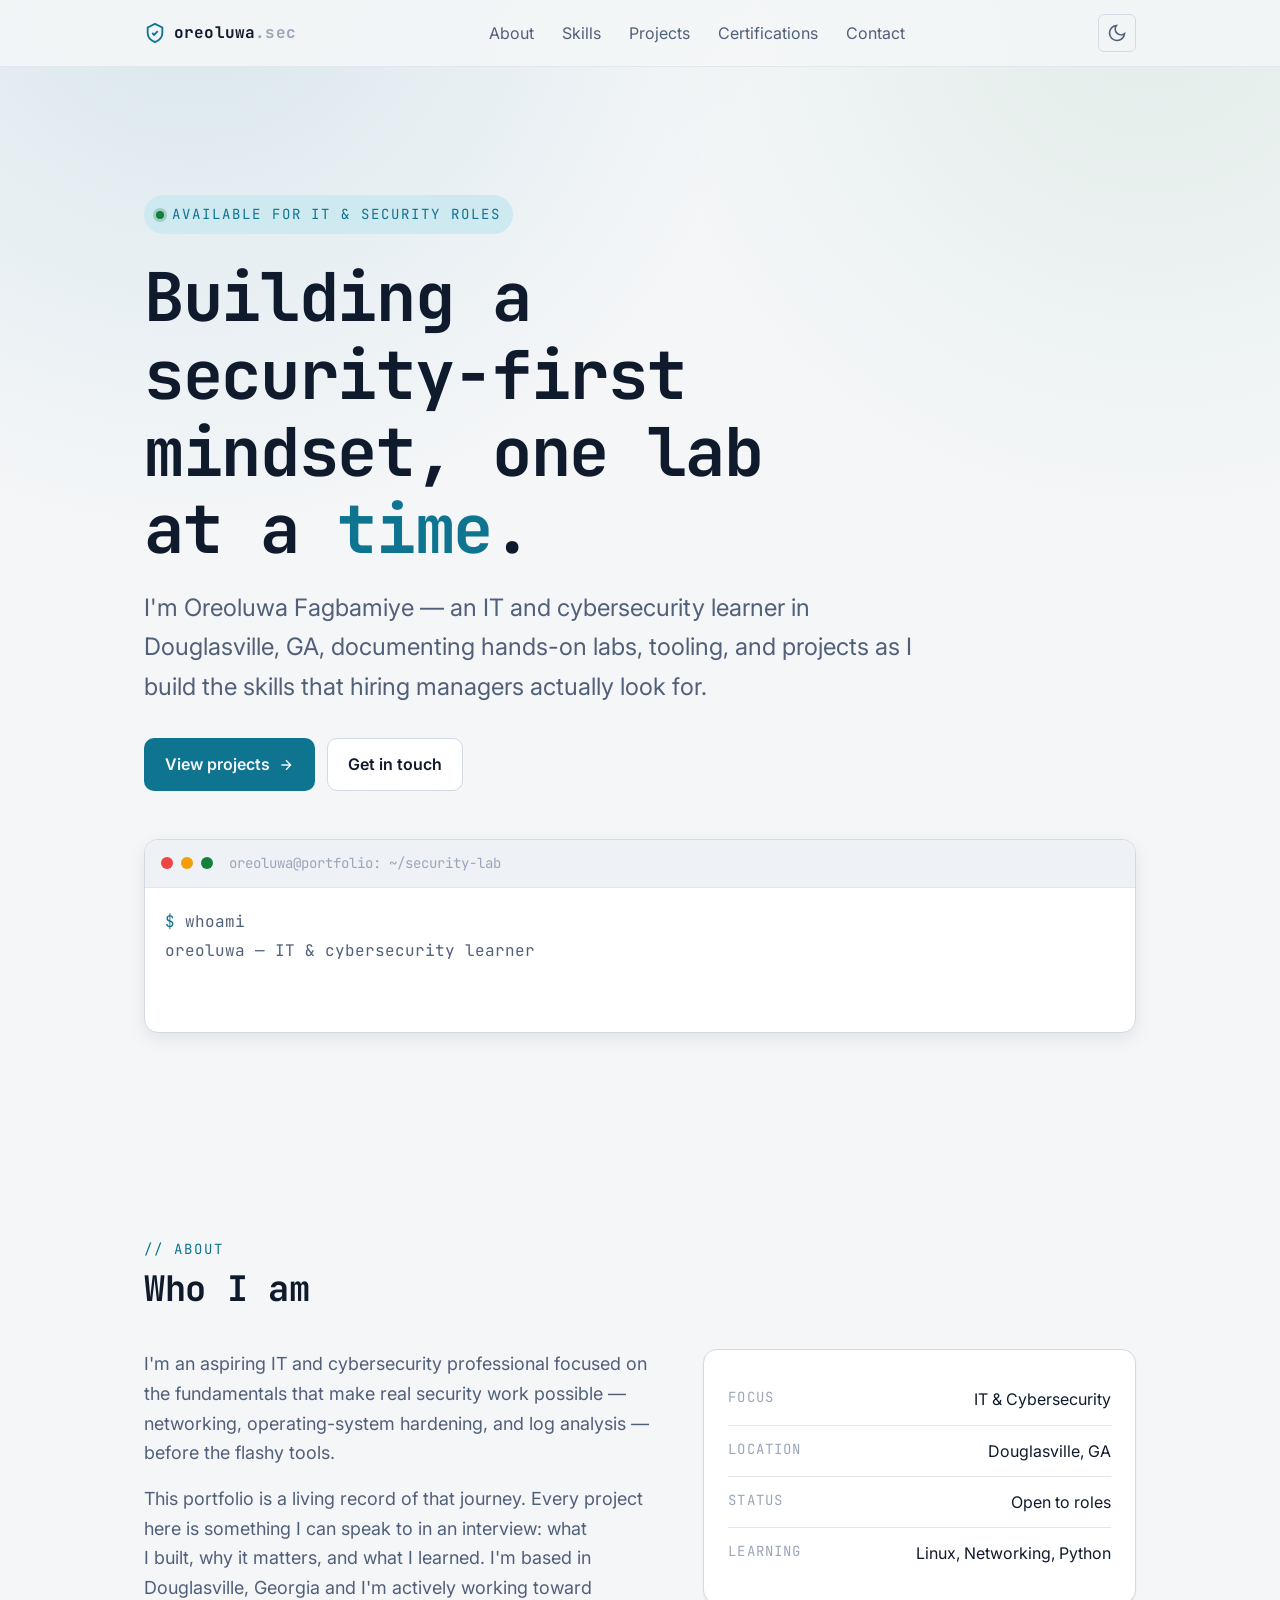
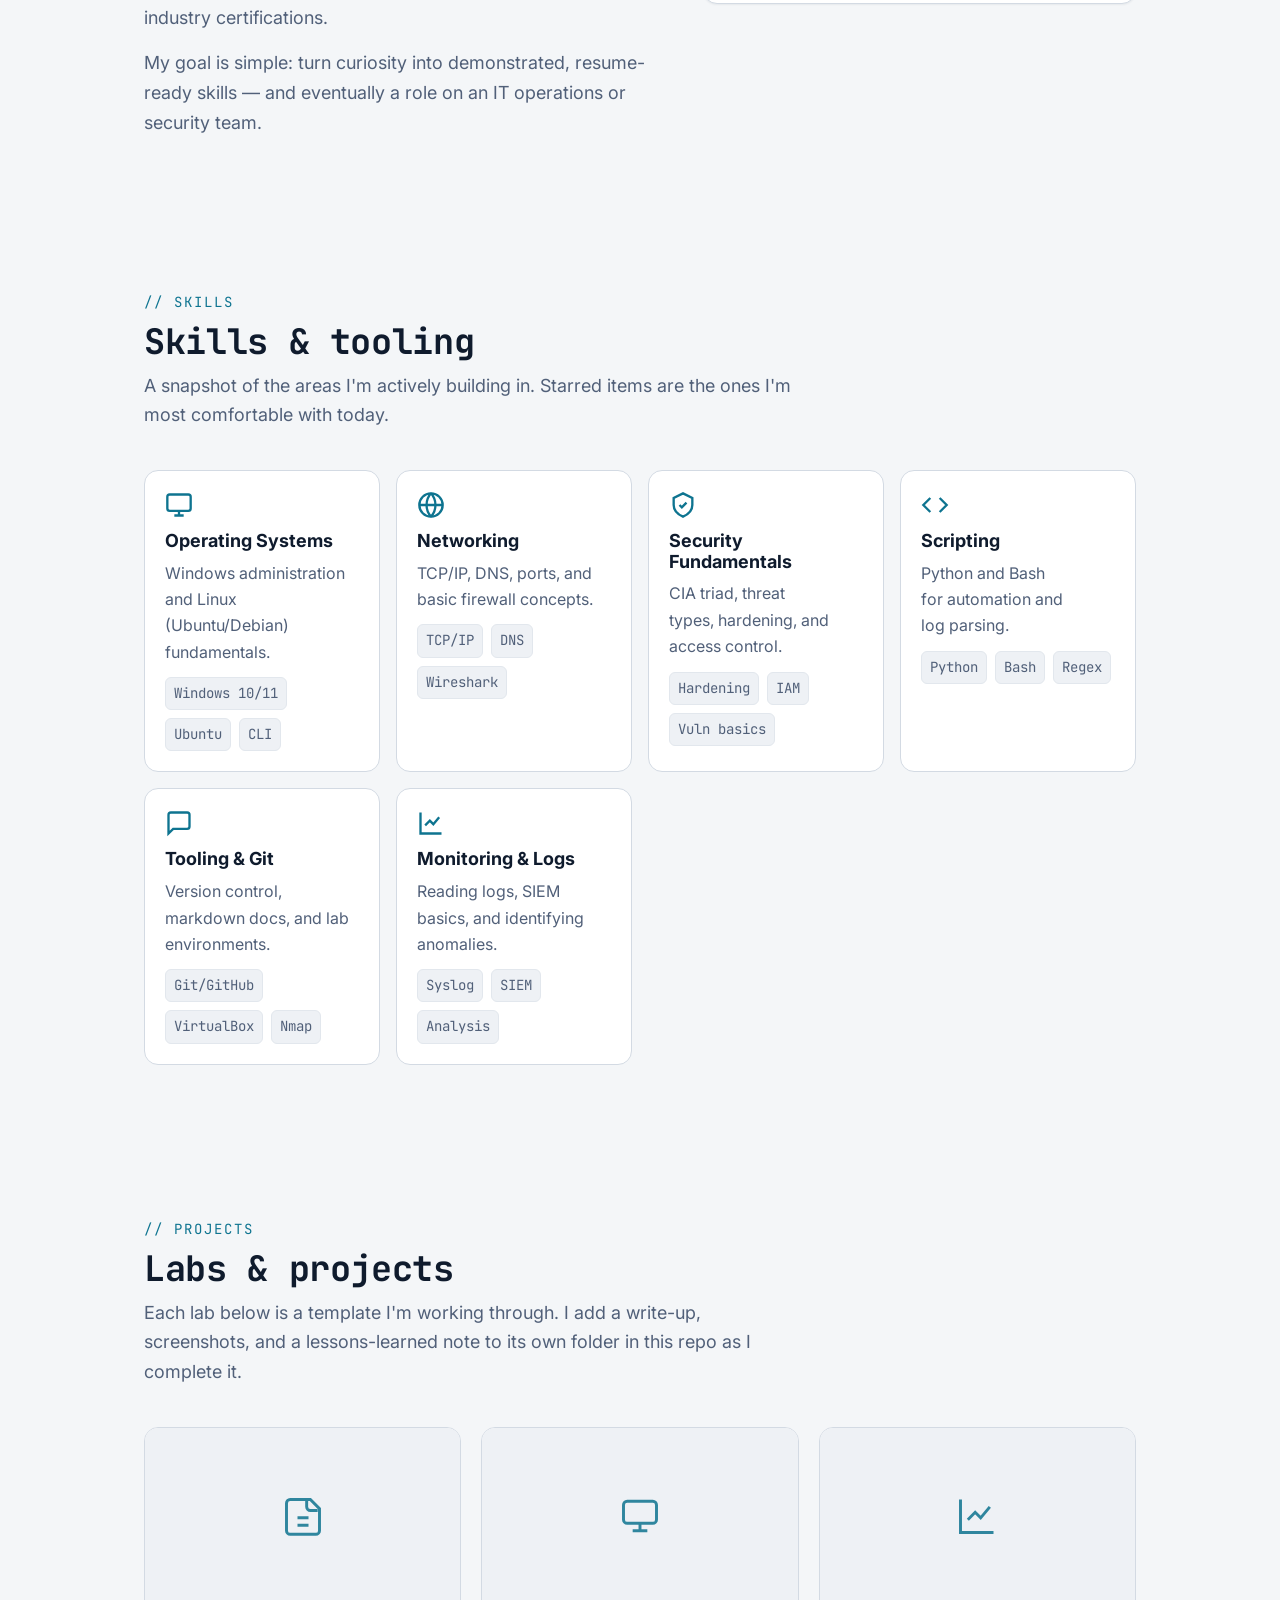
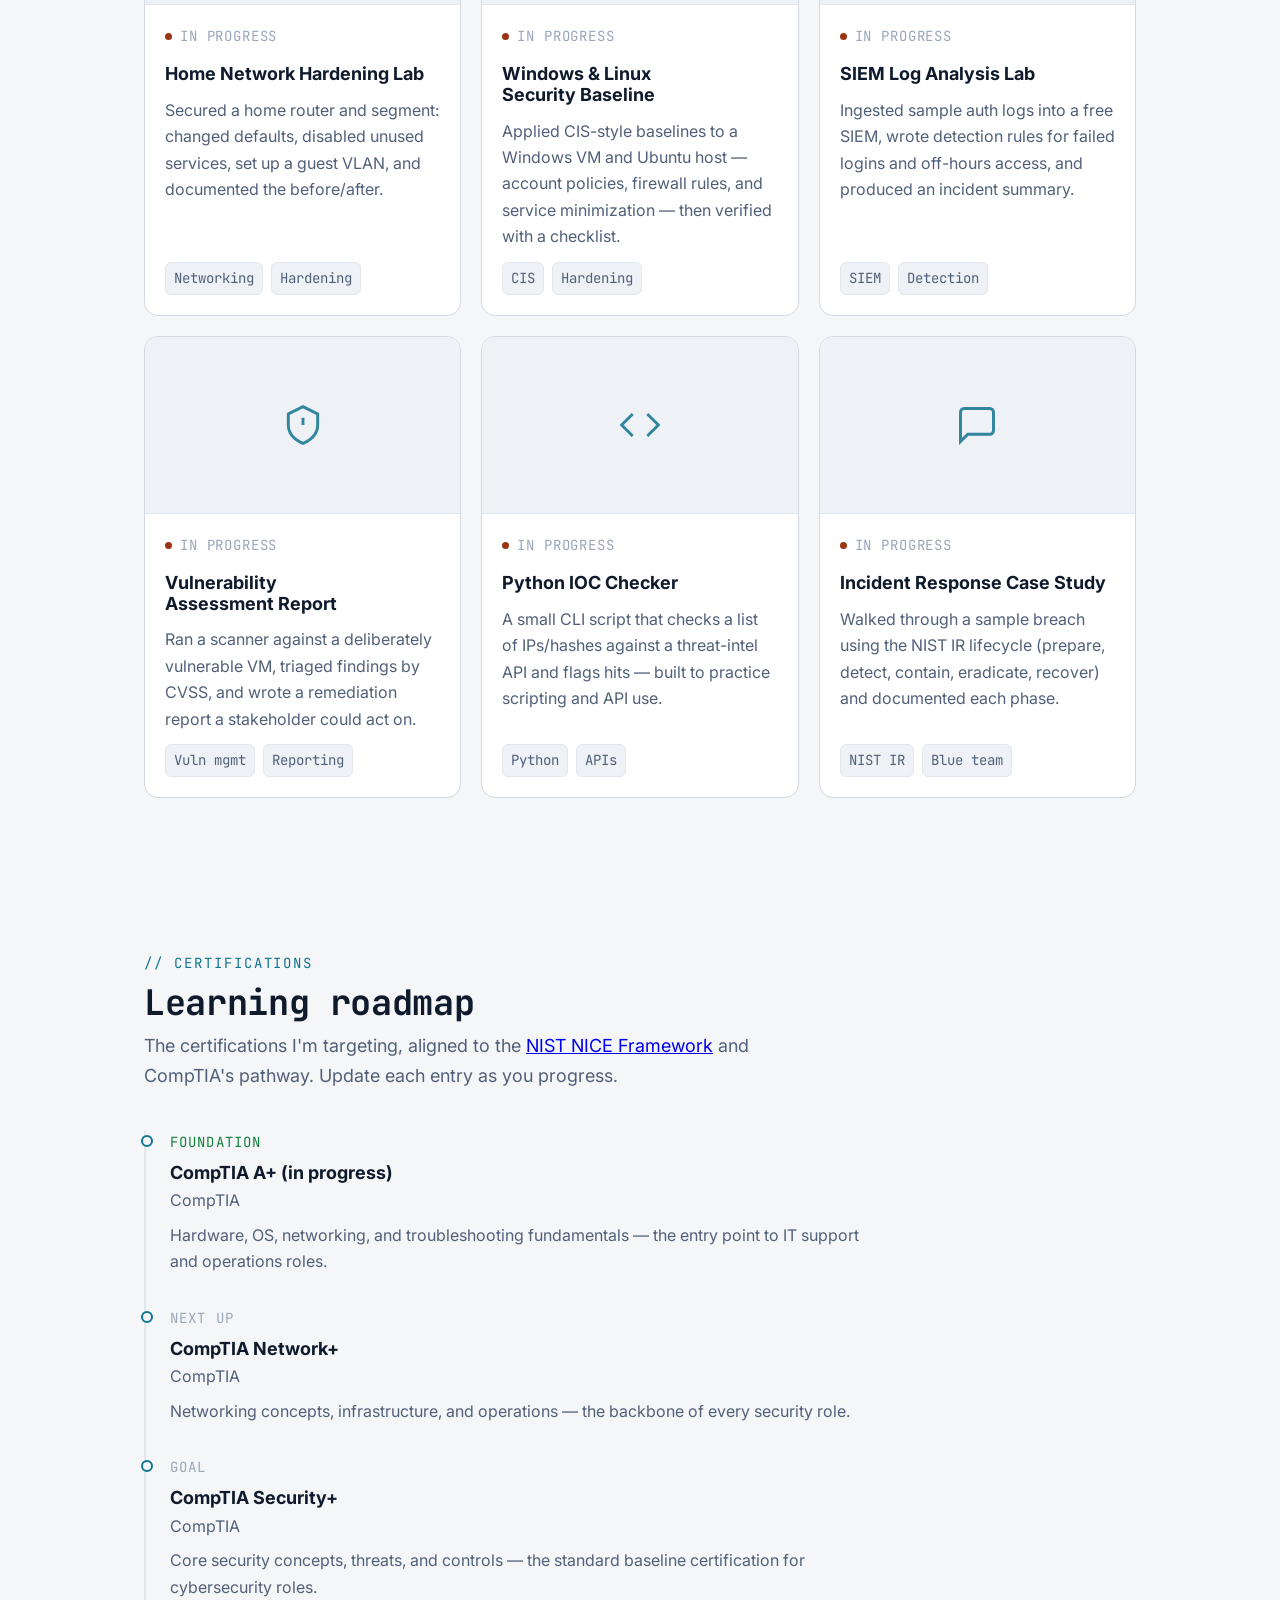
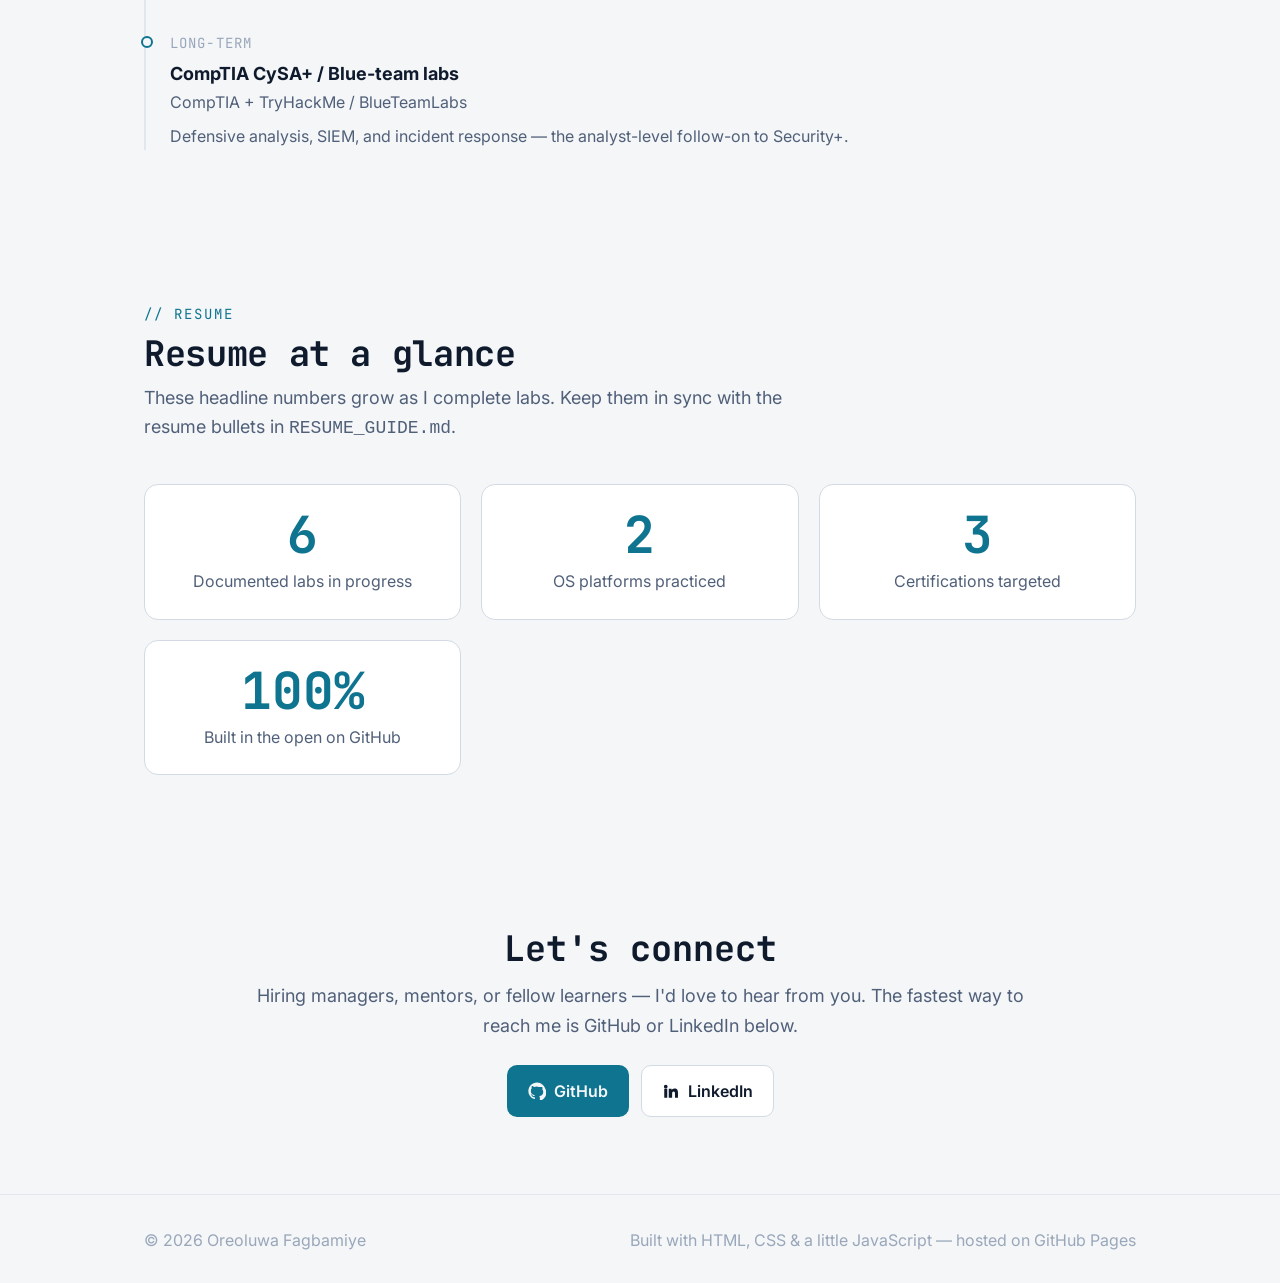
==== index.html @ a8e099ee "Initial portfolio site: hero, about, skills, projects, certs, contact" ====
<!DOCTYPE html>
<html lang="en" data-theme="dark">
  <head>
    <meta charset="UTF-8" />
    <meta name="viewport" content="width=device-width, initial-scale=1.0" />
    <title>Oreoluwa Fagbamiye — IT & Cybersecurity Portfolio</title>
    <meta
      name="description"
      content="IT & cybersecurity portfolio of Oreoluwa Fagbamiye — hands-on labs, security fundamentals, and projects built to demonstrate real, resume-ready skills."
    />
    <meta name="author" content="Oreoluwa Fagbamiye" />

    <!-- Open Graph -->
    <meta property="og:title" content="Oreoluwa Fagbamiye — IT & Cybersecurity Portfolio" />
    <meta
      property="og:description"
      content="Hands-on security labs, skills, and projects built to demonstrate real, resume-ready skills."
    />
    <meta property="og:type" content="website" />

    <!-- Fonts: JetBrains Mono (display) + Inter (body) -->
    <link rel="preconnect" href="https://fonts.googleapis.com" />
    <link rel="preconnect" href="https://fonts.gstatic.com" crossorigin />
    <link
      href="https://fonts.googleapis.com/css2?family=Inter:wght@300;400;500;600;700&family=JetBrains+Mono:wght@400;500;700&display=swap"
      rel="stylesheet"
    />

    <link rel="stylesheet" href="styles.css" />
    <link
      rel="icon"
      href="data:image/svg+xml,%3Csvg xmlns='http://www.w3.org/2000/svg' viewBox='0 0 24 24' fill='none' stroke='%2322d3ee' stroke-width='2'%3E%3Cpath d='M12 2l8 4v6c0 5-3.4 8-8 10-4.6-2-8-5-8-10V6l8-4z'/%3E%3Cpath d='M9 12l2 2 4-4'/%3E%3C/svg%3E"
    />
  </head>
  <body>
    <!-- ============ Header ============ -->
    <header class="header">
      <div class="container header__inner">
        <a href="#top" class="logo" aria-label="Oreoluwa Fagbamiye — home">
          <svg
            class="logo__mark"
            width="22"
            height="22"
            viewBox="0 0 24 24"
            fill="none"
            stroke="currentColor"
            stroke-width="2"
            aria-hidden="true"
          >
            <path d="M12 2l8 4v6c0 5-3.4 8-8 10-4.6-2-8-5-8-10V6l8-4z" />
            <path d="M9 12l2 2 4-4" />
          </svg>
          <span>oreoluwa<span style="color: var(--color-text-faint)">.sec</span></span>
        </a>

        <nav class="nav" aria-label="Primary">
          <a href="#about">About</a>
          <a href="#skills">Skills</a>
          <a href="#projects">Projects</a>
          <a href="#certs">Certifications</a>
          <a href="#contact">Contact</a>
        </nav>

        <div class="header__actions">
          <button
            class="theme-toggle"
            data-theme-toggle
            aria-label="Switch to light mode"
          >
            <svg width="20" height="20" viewBox="0 0 24 24" fill="none" stroke="currentColor" stroke-width="2" aria-hidden="true">
              <circle cx="12" cy="12" r="5" />
              <path d="M12 1v2M12 21v2M4.22 4.22l1.42 1.42M18.36 18.36l1.42 1.42M1 12h2M21 12h2M4.22 19.78l1.42-1.42M18.36 5.64l1.42-1.42" />
            </svg>
          </button>
        </div>
      </div>
    </header>

    <main id="top">
      <!-- ============ Hero ============ -->
      <section class="hero">
        <div class="container">
          <span class="hero__eyebrow">Available for IT & Security roles</span>
          <h1>
            Building a security-first<br />
            mindset, one lab at a <span class="accent">time</span>.
          </h1>
          <p class="hero__lede">
            I'm Oreoluwa Fagbamiye — an IT and cybersecurity learner in
            Douglasville, GA, documenting hands-on labs, tooling, and projects
            as I build the skills that hiring managers actually look for.
          </p>
          <div class="hero__actions">
            <a href="#projects" class="btn btn--primary">
              View projects
              <svg width="16" height="16" viewBox="0 0 24 24" fill="none" stroke="currentColor" stroke-width="2" aria-hidden="true">
                <path d="M5 12h14M12 5l7 7-7 7" />
              </svg>
            </a>
            <a href="#contact" class="btn btn--ghost">Get in touch</a>
          </div>

          <div class="terminal" role="img" aria-label="Terminal showing security posture check">
            <div class="terminal__bar">
              <span class="terminal__dot terminal__dot--r"></span>
              <span class="terminal__dot terminal__dot--y"></span>
              <span class="terminal__dot terminal__dot--g"></span>
              <span class="terminal__title">oreoluwa@portfolio: ~/security-lab</span>
            </div>
            <div class="terminal__body" id="terminal-output"></div>
          </div>
        </div>
      </section>

      <!-- ============ About ============ -->
      <section class="section" id="about">
        <div class="container">
          <div class="section__head">
            <span class="section__label">// about</span>
            <h2 class="section__title">Who I am</h2>
          </div>
          <div class="about__grid">
            <div class="about__text">
              <p>
                I'm an aspiring IT and cybersecurity professional focused on the
                fundamentals that make real security work possible — networking,
                operating-system hardening, and log analysis — before the flashy
                tools.
              </p>
              <p>
                This portfolio is a living record of that journey. Every project
                here is something I can speak to in an interview: what I built,
                why it matters, and what I learned. I'm based in Douglasville,
                Georgia and I'm actively working toward industry certifications.
              </p>
              <p>
                My goal is simple: turn curiosity into demonstrated, resume-ready
                skills — and eventually a role on an IT operations or security
                team.
              </p>
            </div>

            <aside class="fact-card" aria-label="Quick facts">
              <div class="fact-card__row">
                <span class="fact-card__key">Focus</span>
                <span class="fact-card__val">IT & Cybersecurity</span>
              </div>
              <div class="fact-card__row">
                <span class="fact-card__key">Location</span>
                <span class="fact-card__val">Douglasville, GA</span>
              </div>
              <div class="fact-card__row">
                <span class="fact-card__key">Status</span>
                <span class="fact-card__val">Open to roles</span>
              </div>
              <div class="fact-card__row">
                <span class="fact-card__key">Learning</span>
                <span class="fact-card__val">Linux, Networking, Python</span>
              </div>
            </aside>
          </div>
        </div>
      </section>

      <!-- ============ Skills ============ -->
      <section class="section" id="skills">
        <div class="container">
          <div class="section__head">
            <span class="section__label">// skills</span>
            <h2 class="section__title">Skills & tooling</h2>
            <p class="section__lede">
              A snapshot of the areas I'm actively building in. Starred items
              are the ones I'm most comfortable with today.
            </p>
          </div>

          <div class="skills__grid">
            <div class="skill-card">
              <div class="skill-card__icon">
                <svg width="28" height="28" viewBox="0 0 24 24" fill="none" stroke="currentColor" stroke-width="2" aria-hidden="true">
                  <rect x="2" y="3" width="20" height="14" rx="2" />
                  <path d="M8 21h8M12 17v4" />
                </svg>
              </div>
              <h3>Operating Systems</h3>
              <p>Windows administration and Linux (Ubuntu/Debian) fundamentals.</p>
              <div class="skill-tags">
                <span class="tag">Windows 10/11</span>
                <span class="tag">Ubuntu</span>
                <span class="tag">CLI</span>
              </div>
            </div>

            <div class="skill-card">
              <div class="skill-card__icon">
                <svg width="28" height="28" viewBox="0 0 24 24" fill="none" stroke="currentColor" stroke-width="2" aria-hidden="true">
                  <circle cx="12" cy="12" r="10" />
                  <path d="M2 12h20M12 2a15 15 0 0 1 0 20M12 2a15 15 0 0 0 0 20" />
                </svg>
              </div>
              <h3>Networking</h3>
              <p>TCP/IP, DNS, ports, and basic firewall concepts.</p>
              <div class="skill-tags">
                <span class="tag">TCP/IP</span>
                <span class="tag">DNS</span>
                <span class="tag">Wireshark</span>
              </div>
            </div>

            <div class="skill-card">
              <div class="skill-card__icon">
                <svg width="28" height="28" viewBox="0 0 24 24" fill="none" stroke="currentColor" stroke-width="2" aria-hidden="true">
                  <path d="M12 2l8 4v6c0 5-3.4 8-8 10-4.6-2-8-5-8-10V6l8-4z" />
                  <path d="M9 12l2 2 4-4" />
                </svg>
              </div>
              <h3>Security Fundamentals</h3>
              <p>CIA triad, threat types, hardening, and access control.</p>
              <div class="skill-tags">
                <span class="tag">Hardening</span>
                <span class="tag">IAM</span>
                <span class="tag">Vuln basics</span>
              </div>
            </div>

            <div class="skill-card">
              <div class="skill-card__icon">
                <svg width="28" height="28" viewBox="0 0 24 24" fill="none" stroke="currentColor" stroke-width="2" aria-hidden="true">
                  <path d="M16 18l6-6-6-6M8 6l-6 6 6 6" />
                </svg>
              </div>
              <h3>Scripting</h3>
              <p>Python and Bash for automation and log parsing.</p>
              <div class="skill-tags">
                <span class="tag">Python</span>
                <span class="tag">Bash</span>
                <span class="tag">Regex</span>
              </div>
            </div>

            <div class="skill-card">
              <div class="skill-card__icon">
                <svg width="28" height="28" viewBox="0 0 24 24" fill="none" stroke="currentColor" stroke-width="2" aria-hidden="true">
                  <path d="M21 15a2 2 0 0 1-2 2H7l-4 4V5a2 2 0 0 1 2-2h14a2 2 0 0 1 2 2z" />
                </svg>
              </div>
              <h3>Tooling & Git</h3>
              <p>Version control, markdown docs, and lab environments.</p>
              <div class="skill-tags">
                <span class="tag">Git/GitHub</span>
                <span class="tag">VirtualBox</span>
                <span class="tag">Nmap</span>
              </div>
            </div>

            <div class="skill-card">
              <div class="skill-card__icon">
                <svg width="28" height="28" viewBox="0 0 24 24" fill="none" stroke="currentColor" stroke-width="2" aria-hidden="true">
                  <path d="M3 3v18h18" />
                  <path d="M7 14l4-4 3 3 5-6" />
                </svg>
              </div>
              <h3>Monitoring & Logs</h3>
              <p>Reading logs, SIEM basics, and identifying anomalies.</p>
              <div class="skill-tags">
                <span class="tag">Syslog</span>
                <span class="tag">SIEM</span>
                <span class="tag">Analysis</span>
              </div>
            </div>
          </div>
        </div>
      </section>

      <!-- ============ Projects ============ -->
      <section class="section" id="projects">
        <div class="container">
          <div class="section__head">
            <span class="section__label">// projects</span>
            <h2 class="section__title">Labs & projects</h2>
            <p class="section__lede">
              Each lab below is a template I'm working through. I add a
              write-up, screenshots, and a lessons-learned note to its own
              folder in this repo as I complete it.
            </p>
          </div>

          <div class="projects__grid">
            <article class="project-card">
              <div class="project-card__media">
                <svg width="44" height="44" viewBox="0 0 24 24" fill="none" stroke="currentColor" stroke-width="1.6" aria-hidden="true">
                  <path d="M5 22h14a2 2 0 0 0 2-2V8l-5-5H5a2 2 0 0 0-2 2v15a2 2 0 0 0 2 2z" />
                  <path d="M14 3v4a2 2 0 0 0 2 2h4M9 13h6M9 17h6" />
                </svg>
              </div>
              <div class="project-card__body">
                <span class="status-badge">In progress</span>
                <h3>Home Network Hardening Lab</h3>
                <p>
                  Secured a home router and segment: changed defaults, disabled
                  unused services, set up a guest VLAN, and documented the
                  before/after.
                </p>
                <div class="project-card__tags">
                  <span class="tag">Networking</span>
                  <span class="tag">Hardening</span>
                </div>
              </div>
            </article>

            <article class="project-card">
              <div class="project-card__media">
                <svg width="44" height="44" viewBox="0 0 24 24" fill="none" stroke="currentColor" stroke-width="1.6" aria-hidden="true">
                  <rect x="3" y="4" width="18" height="12" rx="2" />
                  <path d="M8 20h8M12 16v4" />
                </svg>
              </div>
              <div class="project-card__body">
                <span class="status-badge">In progress</span>
                <h3>Windows & Linux Security Baseline</h3>
                <p>
                  Applied CIS-style baselines to a Windows VM and Ubuntu host —
                  account policies, firewall rules, and service minimization —
                  then verified with a checklist.
                </p>
                <div class="project-card__tags">
                  <span class="tag">CIS</span>
                  <span class="tag">Hardening</span>
                </div>
              </div>
            </article>

            <article class="project-card">
              <div class="project-card__media">
                <svg width="44" height="44" viewBox="0 0 24 24" fill="none" stroke="currentColor" stroke-width="1.6" aria-hidden="true">
                  <path d="M3 3v18h18" />
                  <path d="M7 14l4-4 3 3 5-6" />
                </svg>
              </div>
              <div class="project-card__body">
                <span class="status-badge">In progress</span>
                <h3>SIEM Log Analysis Lab</h3>
                <p>
                  Ingested sample auth logs into a free SIEM, wrote detection
                  rules for failed logins and off-hours access, and produced an
                  incident summary.
                </p>
                <div class="project-card__tags">
                  <span class="tag">SIEM</span>
                  <span class="tag">Detection</span>
                </div>
              </div>
            </article>

            <article class="project-card">
              <div class="project-card__media">
                <svg width="44" height="44" viewBox="0 0 24 24" fill="none" stroke="currentColor" stroke-width="1.6" aria-hidden="true">
                  <path d="M12 2l8 4v6c0 5-3.4 8-8 10-4.6-2-8-5-8-10V6l8-4z" />
                  <path d="M12 8v4M12 16h.01" />
                </svg>
              </div>
              <div class="project-card__body">
                <span class="status-badge">In progress</span>
                <h3>Vulnerability Assessment Report</h3>
                <p>
                  Ran a scanner against a deliberately vulnerable VM, triaged
                  findings by CVSS, and wrote a remediation report a stakeholder
                  could act on.
                </p>
                <div class="project-card__tags">
                  <span class="tag">Vuln mgmt</span>
                  <span class="tag">Reporting</span>
                </div>
              </div>
            </article>

            <article class="project-card">
              <div class="project-card__media">
                <svg width="44" height="44" viewBox="0 0 24 24" fill="none" stroke="currentColor" stroke-width="1.6" aria-hidden="true">
                  <path d="M16 18l6-6-6-6M8 6l-6 6 6 6" />
                </svg>
              </div>
              <div class="project-card__body">
                <span class="status-badge">In progress</span>
                <h3>Python IOC Checker</h3>
                <p>
                  A small CLI script that checks a list of IPs/hashes against a
                  threat-intel API and flags hits — built to practice scripting
                  and API use.
                </p>
                <div class="project-card__tags">
                  <span class="tag">Python</span>
                  <span class="tag">APIs</span>
                </div>
              </div>
            </article>

            <article class="project-card">
              <div class="project-card__media">
                <svg width="44" height="44" viewBox="0 0 24 24" fill="none" stroke="currentColor" stroke-width="1.6" aria-hidden="true">
                  <path d="M21 15a2 2 0 0 1-2 2H7l-4 4V5a2 2 0 0 1 2-2h14a2 2 0 0 1 2 2z" />
                </svg>
              </div>
              <div class="project-card__body">
                <span class="status-badge">In progress</span>
                <h3>Incident Response Case Study</h3>
                <p>
                  Walked through a sample breach using the NIST IR lifecycle
                  (prepare, detect, contain, eradicate, recover) and documented
                  each phase.
                </p>
                <div class="project-card__tags">
                  <span class="tag">NIST IR</span>
                  <span class="tag">Blue team</span>
                </div>
              </div>
            </article>
          </div>
        </div>
      </section>

      <!-- ============ Certifications ============ -->
      <section class="section" id="certs">
        <div class="container">
          <div class="section__head">
            <span class="section__label">// certifications</span>
            <h2 class="section__title">Learning roadmap</h2>
            <p class="section__lede">
              The certifications I'm targeting, aligned to the
              <a href="https://www.nist.gov/itl/applied-cybersecurity/nice-framework" target="_blank" rel="noopener">NIST NICE Framework</a>
              and CompTIA's pathway. Update each entry as you progress.
            </p>
          </div>

          <div class="certs">
            <div class="cert is-done">
              <div class="cert__status">Foundation</div>
              <div class="cert__title">CompTIA A+ (in progress)</div>
              <div class="cert__org">CompTIA</div>
              <p class="cert__desc">
                Hardware, OS, networking, and troubleshooting fundamentals —
                the entry point to IT support and operations roles.
              </p>
            </div>

            <div class="cert">
              <div class="cert__status">Next up</div>
              <div class="cert__title">CompTIA Network+</div>
              <div class="cert__org">CompTIA</div>
              <p class="cert__desc">
                Networking concepts, infrastructure, and operations — the backbone
                of every security role.
              </p>
            </div>

            <div class="cert">
              <div class="cert__status">Goal</div>
              <div class="cert__title">CompTIA Security+</div>
              <div class="cert__org">CompTIA</div>
              <p class="cert__desc">
                Core security concepts, threats, and controls — the standard
                baseline certification for cybersecurity roles.
              </p>
            </div>

            <div class="cert">
              <div class="cert__status">Long-term</div>
              <div class="cert__title">CompTIA CySA+ / Blue-team labs</div>
              <div class="cert__org">CompTIA + TryHackMe / BlueTeamLabs</div>
              <p class="cert__desc">
                Defensive analysis, SIEM, and incident response — the
                analyst-level follow-on to Security+.
              </p>
            </div>
          </div>
        </div>
      </section>

      <!-- ============ Resume highlights ============ -->
      <section class="section" id="resume">
        <div class="container">
          <div class="section__head">
            <span class="section__label">// resume</span>
            <h2 class="section__title">Resume at a glance</h2>
            <p class="section__lede">
              These headline numbers grow as I complete labs. Keep them in sync
              with the resume bullets in <code>RESUME_GUIDE.md</code>.
            </p>
          </div>

          <div class="resume__grid">
            <div class="stat">
              <div class="stat__num">6</div>
              <div class="stat__label">Documented labs in progress</div>
            </div>
            <div class="stat">
              <div class="stat__num">2</div>
              <div class="stat__label">OS platforms practiced</div>
            </div>
            <div class="stat">
              <div class="stat__num">3</div>
              <div class="stat__label">Certifications targeted</div>
            </div>
            <div class="stat">
              <div class="stat__num">100%</div>
              <div class="stat__label">Built in the open on GitHub</div>
            </div>
          </div>
        </div>
      </section>

      <!-- ============ Contact ============ -->
      <section class="section contact" id="contact">
        <div class="container">
          <h2>Let's connect</h2>
          <p>
            Hiring managers, mentors, or fellow learners — I'd love to hear from
            you. The fastest way to reach me is GitHub or LinkedIn below.
          </p>
          <div class="contact__links">
            <a href="https://github.com/" target="_blank" rel="noopener" class="btn btn--primary">
              <svg width="18" height="18" viewBox="0 0 24 24" fill="currentColor" aria-hidden="true">
                <path d="M12 .5C5.7.5.5 5.7.5 12c0 5 3.3 9.3 7.9 10.8.6.1.8-.3.8-.6v-2c-3.2.7-3.9-1.4-3.9-1.4-.5-1.3-1.3-1.7-1.3-1.7-1-.7.1-.7.1-.7 1.1.1 1.7 1.2 1.7 1.2 1 .1.8 1.7 2.6 1.2.1-.7.4-1.2.7-1.5-2.6-.3-5.3-1.3-5.3-5.8 0-1.3.5-2.3 1.2-3.1-.1-.3-.5-1.5.1-3.1 0 0 1-.3 3.3 1.2a11 11 0 0 1 5.9 0C18 6.5 19 6.8 19 6.8c.6 1.6.2 2.8.1 3.1.8.8 1.2 1.8 1.2 3.1 0 4.5-2.7 5.5-5.3 5.8.4.4.8 1.1.8 2.2v3.3c0 .3.2.7.8.6 4.6-1.5 7.9-5.8 7.9-10.8C23.5 5.7 18.3.5 12 .5z" />
              </svg>
              GitHub
            </a>
            <a href="https://www.linkedin.com/" target="_blank" rel="noopener" class="btn btn--ghost">
              <svg width="18" height="18" viewBox="0 0 24 24" fill="currentColor" aria-hidden="true">
                <path d="M4.98 3.5a2.5 2.5 0 1 1 0 5 2.5 2.5 0 0 1 0-5zM3 9h4v12H3zM9 9h3.8v1.7h.1c.5-1 1.8-2 3.7-2 4 0 4.7 2.6 4.7 6V21h-4v-5.3c0-1.3 0-2.9-1.8-2.9s-2 1.4-2 2.8V21H9z" />
              </svg>
              LinkedIn
            </a>
          </div>
        </div>
      </section>
    </main>

    <!-- ============ Footer ============ -->
    <footer class="footer">
      <div class="container footer__inner">
        <span>© <span id="year"></span> Oreoluwa Fagbamiye</span>
        <span>Built with HTML, CSS &amp; a little JavaScript — hosted on GitHub Pages</span>
      </div>
    </footer>

    <script src="script.js"></script>
  </body>
</html>
---- styles.css ----
/* ============================================================
   Oreoluwa Fagbamiye — IT & Cybersecurity Portfolio
   Design system: dark "terminal" palette, cyan-teal accent,
   JetBrains Mono display + Inter body.
   ============================================================ */

:root,
[data-theme='light'] {
  /* Surfaces — cool slate */
  --color-bg: #f4f6f8;
  --color-surface: #ffffff;
  --color-surface-2: #f7f9fb;
  --color-surface-offset: #eef1f5;
  --color-surface-offset-2: #e6eaf0;
  --color-surface-dynamic: #dde3ea;
  --color-divider: #e2e7ed;
  --color-border: #d3dae3;

  /* Text */
  --color-text: #0f1b2d;
  --color-text-muted: #516079;
  --color-text-faint: #9aa7ba;
  --color-text-inverse: #f4f6f8;

  /* Primary Accent — Cyber Cyan */
  --color-primary: #0e7490;
  --color-primary-hover: #0b5a6e;
  --color-primary-active: #084757;
  --color-primary-highlight: #cfe9f0;

  /* Secondary — terminal green */
  --color-accent-green: #15803d;
  --color-accent-green-highlight: #d6ecd9;

  /* Warning */
  --color-warning: #9a3412;
  --color-warning-highlight: #f4d8c8;

  /* Radius */
  --radius-sm: 0.375rem;
  --radius-md: 0.625rem;
  --radius-lg: 0.875rem;
  --radius-xl: 1.25rem;
  --radius-full: 9999px;

  /* Transitions */
  --transition-interactive: 180ms cubic-bezier(0.16, 1, 0.3, 1);

  /* Shadows */
  --shadow-sm: 0 1px 2px rgba(15, 27, 45, 0.06);
  --shadow-md: 0 6px 18px rgba(15, 27, 45, 0.08);
  --shadow-lg: 0 18px 40px rgba(15, 27, 45, 0.12);

  /* Content widths */
  --content-narrow: 640px;
  --content-default: 1040px;
  --content-wide: 1200px;

  /* Type scale */
  --text-xs: clamp(0.75rem, 0.7rem + 0.25vw, 0.875rem);
  --text-sm: clamp(0.875rem, 0.8rem + 0.35vw, 1rem);
  --text-base: clamp(1rem, 0.95rem + 0.25vw, 1.125rem);
  --text-lg: clamp(1.125rem, 1rem + 0.75vw, 1.5rem);
  --text-xl: clamp(1.5rem, 1.2rem + 1.25vw, 2.25rem);
  --text-2xl: clamp(2rem, 1.2rem + 2.5vw, 3.5rem);
  --text-3xl: clamp(2.5rem, 1rem + 4vw, 5rem);
  --text-hero: clamp(3rem, 0.5rem + 7vw, 7rem);

  /* Spacing */
  --space-1: 0.25rem;
  --space-2: 0.5rem;
  --space-3: 0.75rem;
  --space-4: 1rem;
  --space-5: 1.25rem;
  --space-6: 1.5rem;
  --space-8: 2rem;
  --space-10: 2.5rem;
  --space-12: 3rem;
  --space-16: 4rem;
  --space-20: 5rem;
  --space-24: 6rem;
  --space-32: 8rem;

  /* Fonts */
  --font-display: 'JetBrains Mono', 'SF Mono', ui-monospace, monospace;
  --font-body: 'Inter', 'Helvetica Neue', system-ui, sans-serif;
}

[data-theme='dark'] {
  --color-bg: #0a0f1a;
  --color-surface: #0f1623;
  --color-surface-2: #131c2b;
  --color-surface-offset: #0d1521;
  --color-surface-offset-2: #16202f;
  --color-surface-dynamic: #1b2738;
  --color-divider: #1d2838;
  --color-border: #26344a;

  --color-text: #d6dde6;
  --color-text-muted: #8a98ac;
  --color-text-faint: #5b6b81;
  --color-text-inverse: #0a0f1a;

  --color-primary: #22d3ee;
  --color-primary-hover: #67e8f9;
  --color-primary-active: #a5f3fc;
  --color-primary-highlight: #11323d;

  --color-accent-green: #4ade80;
  --color-accent-green-highlight: #14281f;

  --color-warning: #fb923c;
  --color-warning-highlight: #3a2415;

  --shadow-sm: 0 1px 2px rgba(0, 0, 0, 0.4);
  --shadow-md: 0 6px 18px rgba(0, 0, 0, 0.45);
  --shadow-lg: 0 18px 40px rgba(0, 0, 0, 0.55);
}

@media (prefers-color-scheme: dark) {
  :root:not([data-theme]) {
    --color-bg: #0a0f1a;
    --color-surface: #0f1623;
    --color-surface-2: #131c2b;
    --color-surface-offset: #0d1521;
    --color-surface-offset-2: #16202f;
    --color-surface-dynamic: #1b2738;
    --color-divider: #1d2838;
    --color-border: #26344a;
    --color-text: #d6dde6;
    --color-text-muted: #8a98ac;
    --color-text-faint: #5b6b81;
    --color-text-inverse: #0a0f1a;
    --color-primary: #22d3ee;
    --color-primary-hover: #67e8f9;
    --color-primary-active: #a5f3fc;
    --color-primary-highlight: #11323d;
    --color-accent-green: #4ade80;
    --color-accent-green-highlight: #14281f;
    --color-warning: #fb923c;
    --color-warning-highlight: #3a2415;
    --shadow-sm: 0 1px 2px rgba(0, 0, 0, 0.4);
    --shadow-md: 0 6px 18px rgba(0, 0, 0, 0.45);
    --shadow-lg: 0 18px 40px rgba(0, 0, 0, 0.55);
  }
}

/* ===== Base ===== */
*,
*::before,
*::after {
  box-sizing: border-box;
  margin: 0;
  padding: 0;
}

html {
  -webkit-font-smoothing: antialiased;
  -moz-osx-font-smoothing: grayscale;
  text-rendering: optimizeLegibility;
  scroll-behavior: smooth;
  scroll-padding-top: var(--space-20);
}

body {
  min-height: 100dvh;
  line-height: 1.65;
  font-family: var(--font-body);
  font-size: var(--text-base);
  color: var(--color-text);
  background-color: var(--color-bg);
  background-image:
    radial-gradient(
      circle at 15% -5%,
      color-mix(in oklab, var(--color-primary) 12%, transparent),
      transparent 40%
    ),
    radial-gradient(
      circle at 90% 0%,
      color-mix(in oklab, var(--color-accent-green) 8%, transparent),
      transparent 35%
    );
  background-attachment: fixed;
}

img,
svg {
  display: block;
  max-width: 100%;
  height: auto;
}

ul,
ol {
  list-style: none;
}

h1,
h2,
h3,
h4 {
  text-wrap: balance;
  line-height: 1.15;
}

p,
li,
figcaption {
  text-wrap: pretty;
  max-width: 72ch;
}

::selection {
  background: color-mix(in oklab, var(--color-primary) 30%, transparent);
  color: var(--color-text);
}

:focus-visible {
  outline: 2px solid var(--color-primary);
  outline-offset: 3px;
  border-radius: var(--radius-sm);
}

@media (prefers-reduced-motion: reduce) {
  *,
  *::before,
  *::after {
    animation-duration: 0.01ms !important;
    animation-iteration-count: 1 !important;
    transition-duration: 0.01ms !important;
    scroll-behavior: auto !important;
  }
}

a,
button {
  transition:
    color var(--transition-interactive),
    background var(--transition-interactive),
    border-color var(--transition-interactive),
    box-shadow var(--transition-interactive);
}

button {
  cursor: pointer;
  background: none;
  border: none;
}

.sr-only {
  position: absolute;
  width: 1px;
  height: 1px;
  padding: 0;
  margin: -1px;
  overflow: hidden;
  clip: rect(0, 0, 0, 0);
  white-space: nowrap;
  border: 0;
}

/* ===== Layout ===== */
.container {
  width: 100%;
  max-width: var(--content-default);
  margin-inline: auto;
  padding-inline: var(--space-6);
}

/* ===== Header ===== */
.header {
  position: sticky;
  top: 0;
  z-index: 50;
  background: color-mix(in oklab, var(--color-bg) 88%, transparent);
  backdrop-filter: blur(14px);
  border-bottom: 1px solid var(--color-divider);
}

.header__inner {
  display: flex;
  align-items: center;
  justify-content: space-between;
  gap: var(--space-4);
  padding-block: var(--space-3);
}

.logo {
  display: inline-flex;
  align-items: center;
  gap: var(--space-2);
  font-family: var(--font-display);
  font-weight: 700;
  font-size: var(--text-sm);
  letter-spacing: 0.01em;
  color: var(--color-text);
  text-decoration: none;
}

.logo__mark {
  color: var(--color-primary);
}

.nav {
  display: flex;
  align-items: center;
  gap: var(--space-1);
}

.nav a {
  font-size: var(--text-sm);
  color: var(--color-text-muted);
  text-decoration: none;
  padding: var(--space-2) var(--space-3);
  border-radius: var(--radius-sm);
}

.nav a:hover {
  color: var(--color-text);
  background: var(--color-surface-offset);
}

.header__actions {
  display: flex;
  align-items: center;
  gap: var(--space-2);
}

.theme-toggle {
  display: inline-flex;
  align-items: center;
  justify-content: center;
  width: 38px;
  height: 38px;
  border-radius: var(--radius-sm);
  color: var(--color-text-muted);
  border: 1px solid var(--color-border);
}

.theme-toggle:hover {
  color: var(--color-text);
  background: var(--color-surface-offset);
}

@media (max-width: 720px) {
  .nav {
    display: none;
  }
}

/* ===== Hero ===== */
.hero {
  padding-block: clamp(var(--space-16), 10vw, var(--space-32));
  position: relative;
}

.hero__eyebrow {
  display: inline-flex;
  align-items: center;
  gap: var(--space-2);
  font-family: var(--font-display);
  font-size: var(--text-xs);
  letter-spacing: 0.14em;
  text-transform: uppercase;
  color: var(--color-primary);
  background: var(--color-primary-highlight);
  padding: var(--space-2) var(--space-3);
  border-radius: var(--radius-full);
  margin-bottom: var(--space-6);
}

.hero__eyebrow::before {
  content: '';
  width: 8px;
  height: 8px;
  border-radius: 50%;
  background: var(--color-accent-green);
  box-shadow: 0 0 0 3px color-mix(in oklab, var(--color-accent-green) 25%, transparent);
}

.hero h1 {
  font-family: var(--font-display);
  font-weight: 700;
  font-size: var(--text-3xl);
  letter-spacing: -0.02em;
  margin-bottom: var(--space-5);
  max-width: 18ch;
}

.hero h1 .accent {
  color: var(--color-primary);
}

.hero__lede {
  font-size: var(--text-lg);
  color: var(--color-text-muted);
  max-width: 52ch;
  margin-bottom: var(--space-8);
}

.hero__actions {
  display: flex;
  flex-wrap: wrap;
  gap: var(--space-3);
}

.btn {
  display: inline-flex;
  align-items: center;
  gap: var(--space-2);
  font-family: var(--font-body);
  font-size: var(--text-sm);
  font-weight: 600;
  text-decoration: none;
  padding: var(--space-3) var(--space-5);
  border-radius: var(--radius-md);
  border: 1px solid transparent;
}

.btn--primary {
  background: var(--color-primary);
  color: var(--color-text-inverse);
}

.btn--primary:hover {
  background: var(--color-primary-hover);
}

.btn--ghost {
  color: var(--color-text);
  border-color: var(--color-border);
  background: var(--color-surface);
}

.btn--ghost:hover {
  border-color: var(--color-primary);
  color: var(--color-primary);
}

/* terminal-style status line */
.terminal {
  margin-top: var(--space-12);
  border: 1px solid var(--color-border);
  border-radius: var(--radius-lg);
  overflow: hidden;
  background: var(--color-surface);
  box-shadow: var(--shadow-md);
}

.terminal__bar {
  display: flex;
  align-items: center;
  gap: var(--space-2);
  padding: var(--space-3) var(--space-4);
  background: var(--color-surface-offset);
  border-bottom: 1px solid var(--color-divider);
}

.terminal__dot {
  width: 12px;
  height: 12px;
  border-radius: 50%;
  background: var(--color-border);
}

.terminal__dot--r {
  background: #ef4444;
}
.terminal__dot--y {
  background: #f59e0b;
}
.terminal__dot--g {
  background: var(--color-accent-green);
}

.terminal__title {
  margin-left: var(--space-2);
  font-family: var(--font-display);
  font-size: var(--text-xs);
  color: var(--color-text-faint);
}

.terminal__body {
  font-family: var(--font-display);
  font-size: var(--text-sm);
  line-height: 1.8;
  padding: var(--space-5);
  color: var(--color-text-muted);
  min-height: 9rem;
}

.terminal__body .prompt {
  color: var(--color-primary);
}

.terminal__body .ok {
  color: var(--color-accent-green);
}

.terminal__body .caret {
  display: inline-block;
  width: 8px;
  height: 1.1em;
  vertical-align: text-bottom;
  background: var(--color-primary);
  margin-left: 2px;
  animation: blink 1.1s steps(2, start) infinite;
}

@keyframes blink {
  50% {
    opacity: 0;
  }
}

/* ===== Section base ===== */
.section {
  padding-block: clamp(var(--space-12), 6vw, var(--space-24));
}

.section__head {
  display: flex;
  flex-direction: column;
  gap: var(--space-2);
  margin-bottom: var(--space-10);
}

.section__label {
  font-family: var(--font-display);
  font-size: var(--text-xs);
  letter-spacing: 0.14em;
  text-transform: uppercase;
  color: var(--color-primary);
}

.section__title {
  font-family: var(--font-display);
  font-weight: 700;
  font-size: var(--text-xl);
  letter-spacing: -0.01em;
}

.section__lede {
  color: var(--color-text-muted);
  max-width: 60ch;
}

/* ===== About ===== */
.about__grid {
  display: grid;
  grid-template-columns: 1.2fr 1fr;
  gap: var(--space-10);
  align-items: start;
}

.about__text p + p {
  margin-top: var(--space-4);
}

.about__text {
  color: var(--color-text-muted);
}

.fact-card {
  border: 1px solid var(--color-border);
  border-radius: var(--radius-lg);
  padding: var(--space-6);
  background: var(--color-surface);
  box-shadow: var(--shadow-sm);
}

.fact-card__row {
  display: flex;
  justify-content: space-between;
  gap: var(--space-4);
  padding-block: var(--space-3);
  border-bottom: 1px solid var(--color-divider);
}

.fact-card__row:last-child {
  border-bottom: 0;
}

.fact-card__key {
  font-family: var(--font-display);
  font-size: var(--text-xs);
  letter-spacing: 0.08em;
  text-transform: uppercase;
  color: var(--color-text-faint);
}

.fact-card__val {
  font-size: var(--text-sm);
  color: var(--color-text);
  text-align: right;
}

@media (max-width: 820px) {
  .about__grid {
    grid-template-columns: 1fr;
  }
}

/* ===== Skills ===== */
.skills__grid {
  display: grid;
  grid-template-columns: repeat(auto-fit, minmax(220px, 1fr));
  gap: var(--space-4);
}

.skill-card {
  border: 1px solid var(--color-border);
  border-radius: var(--radius-lg);
  padding: var(--space-5);
  background: var(--color-surface);
  transition:
    transform var(--transition-interactive),
    border-color var(--transition-interactive),
    box-shadow var(--transition-interactive);
}

.skill-card:hover {
  transform: translateY(-2px);
  border-color: color-mix(in oklab, var(--color-primary) 45%, var(--color-border));
  box-shadow: var(--shadow-md);
}

.skill-card__icon {
  color: var(--color-primary);
  margin-bottom: var(--space-3);
}

.skill-card h3 {
  font-size: var(--text-base);
  font-weight: 700;
  margin-bottom: var(--space-2);
}

.skill-card p {
  font-size: var(--text-sm);
  color: var(--color-text-muted);
}

.skill-tags {
  display: flex;
  flex-wrap: wrap;
  gap: var(--space-2);
  margin-top: var(--space-3);
}

.tag {
  font-family: var(--font-display);
  font-size: var(--text-xs);
  color: var(--color-text-muted);
  background: var(--color-surface-offset);
  border: 1px solid var(--color-divider);
  padding: var(--space-1) var(--space-2);
  border-radius: var(--radius-sm);
}

/* ===== Projects ===== */
.projects__grid {
  display: grid;
  grid-template-columns: repeat(auto-fill, minmax(300px, 1fr));
  gap: var(--space-5);
}

.project-card {
  display: flex;
  flex-direction: column;
  border: 1px solid var(--color-border);
  border-radius: var(--radius-lg);
  background: var(--color-surface);
  overflow: hidden;
  transition:
    transform var(--transition-interactive),
    border-color var(--transition-interactive),
    box-shadow var(--transition-interactive);
}

.project-card:hover {
  transform: translateY(-3px);
  border-color: color-mix(in oklab, var(--color-primary) 50%, var(--color-border));
  box-shadow: var(--shadow-lg);
}

.project-card__media {
  aspect-ratio: 16 / 9;
  background: var(--color-surface-offset);
  border-bottom: 1px solid var(--color-divider);
  display: grid;
  place-items: center;
}

.project-card__media svg {
  color: var(--color-primary);
  opacity: 0.85;
}

.project-card__body {
  display: flex;
  flex-direction: column;
  flex: 1;
  padding: var(--space-5);
  gap: var(--space-3);
}

.project-card h3 {
  font-size: var(--text-base);
  font-weight: 700;
}

.project-card p {
  font-size: var(--text-sm);
  color: var(--color-text-muted);
}

.project-card__tags {
  display: flex;
  flex-wrap: wrap;
  gap: var(--space-2);
  margin-top: auto;
}

.status-badge {
  display: inline-flex;
  align-items: center;
  gap: var(--space-2);
  font-family: var(--font-display);
  font-size: var(--text-xs);
  letter-spacing: 0.06em;
  text-transform: uppercase;
  color: var(--color-text-faint);
  margin-bottom: var(--space-1);
}

.status-badge::before {
  content: '';
  width: 7px;
  height: 7px;
  border-radius: 50%;
  background: var(--color-warning);
}

.status-badge.is-ready::before {
  background: var(--color-accent-green);
}

/* ===== Certs timeline ===== */
.certs {
  border-left: 2px solid var(--color-divider);
  display: flex;
  flex-direction: column;
  gap: var(--space-8);
  padding-left: var(--space-6);
}

.cert {
  position: relative;
}

.cert::before {
  content: '';
  position: absolute;
  left: calc(-1 * var(--space-6) - 5px);
  top: var(--space-1);
  width: 12px;
  height: 12px;
  border-radius: 50%;
  background: var(--color-bg);
  border: 2px solid var(--color-primary);
}

.cert__status {
  font-family: var(--font-display);
  font-size: var(--text-xs);
  letter-spacing: 0.08em;
  text-transform: uppercase;
  color: var(--color-text-faint);
  margin-bottom: var(--space-1);
}

.cert__title {
  font-weight: 700;
  font-size: var(--text-base);
}

.cert__org {
  font-size: var(--text-sm);
  color: var(--color-text-muted);
}

.cert__desc {
  font-size: var(--text-sm);
  color: var(--color-text-muted);
  margin-top: var(--space-2);
}

.cert.is-done .cert__status {
  color: var(--color-accent-green);
}

/* ===== Resume highlights ===== */
.resume__grid {
  display: grid;
  grid-template-columns: repeat(auto-fit, minmax(240px, 1fr));
  gap: var(--space-5);
}

.stat {
  border: 1px solid var(--color-border);
  border-radius: var(--radius-lg);
  padding: var(--space-6);
  background: var(--color-surface);
  text-align: center;
}

.stat__num {
  font-family: var(--font-display);
  font-weight: 700;
  font-size: var(--text-2xl);
  color: var(--color-primary);
  line-height: 1;
  margin-bottom: var(--space-2);
}

.stat__label {
  font-size: var(--text-sm);
  color: var(--color-text-muted);
}

/* ===== Contact ===== */
.contact {
  text-align: center;
}

.contact h2 {
  font-family: var(--font-display);
  font-weight: 700;
  font-size: var(--text-xl);
  margin-bottom: var(--space-3);
}

.contact p {
  color: var(--color-text-muted);
  margin-bottom: var(--space-6);
  margin-inline: auto;
}

.contact__links {
  display: flex;
  flex-wrap: wrap;
  justify-content: center;
  gap: var(--space-3);
}

/* ===== Footer ===== */
.footer {
  border-top: 1px solid var(--color-divider);
  padding-block: var(--space-8);
}

.footer__inner {
  display: flex;
  flex-wrap: wrap;
  justify-content: space-between;
  gap: var(--space-3);
  font-size: var(--text-sm);
  color: var(--color-text-faint);
}

.footer__inner a {
  color: var(--color-text-muted);
  text-decoration: none;
}

.footer__inner a:hover {
  color: var(--color-primary);
}
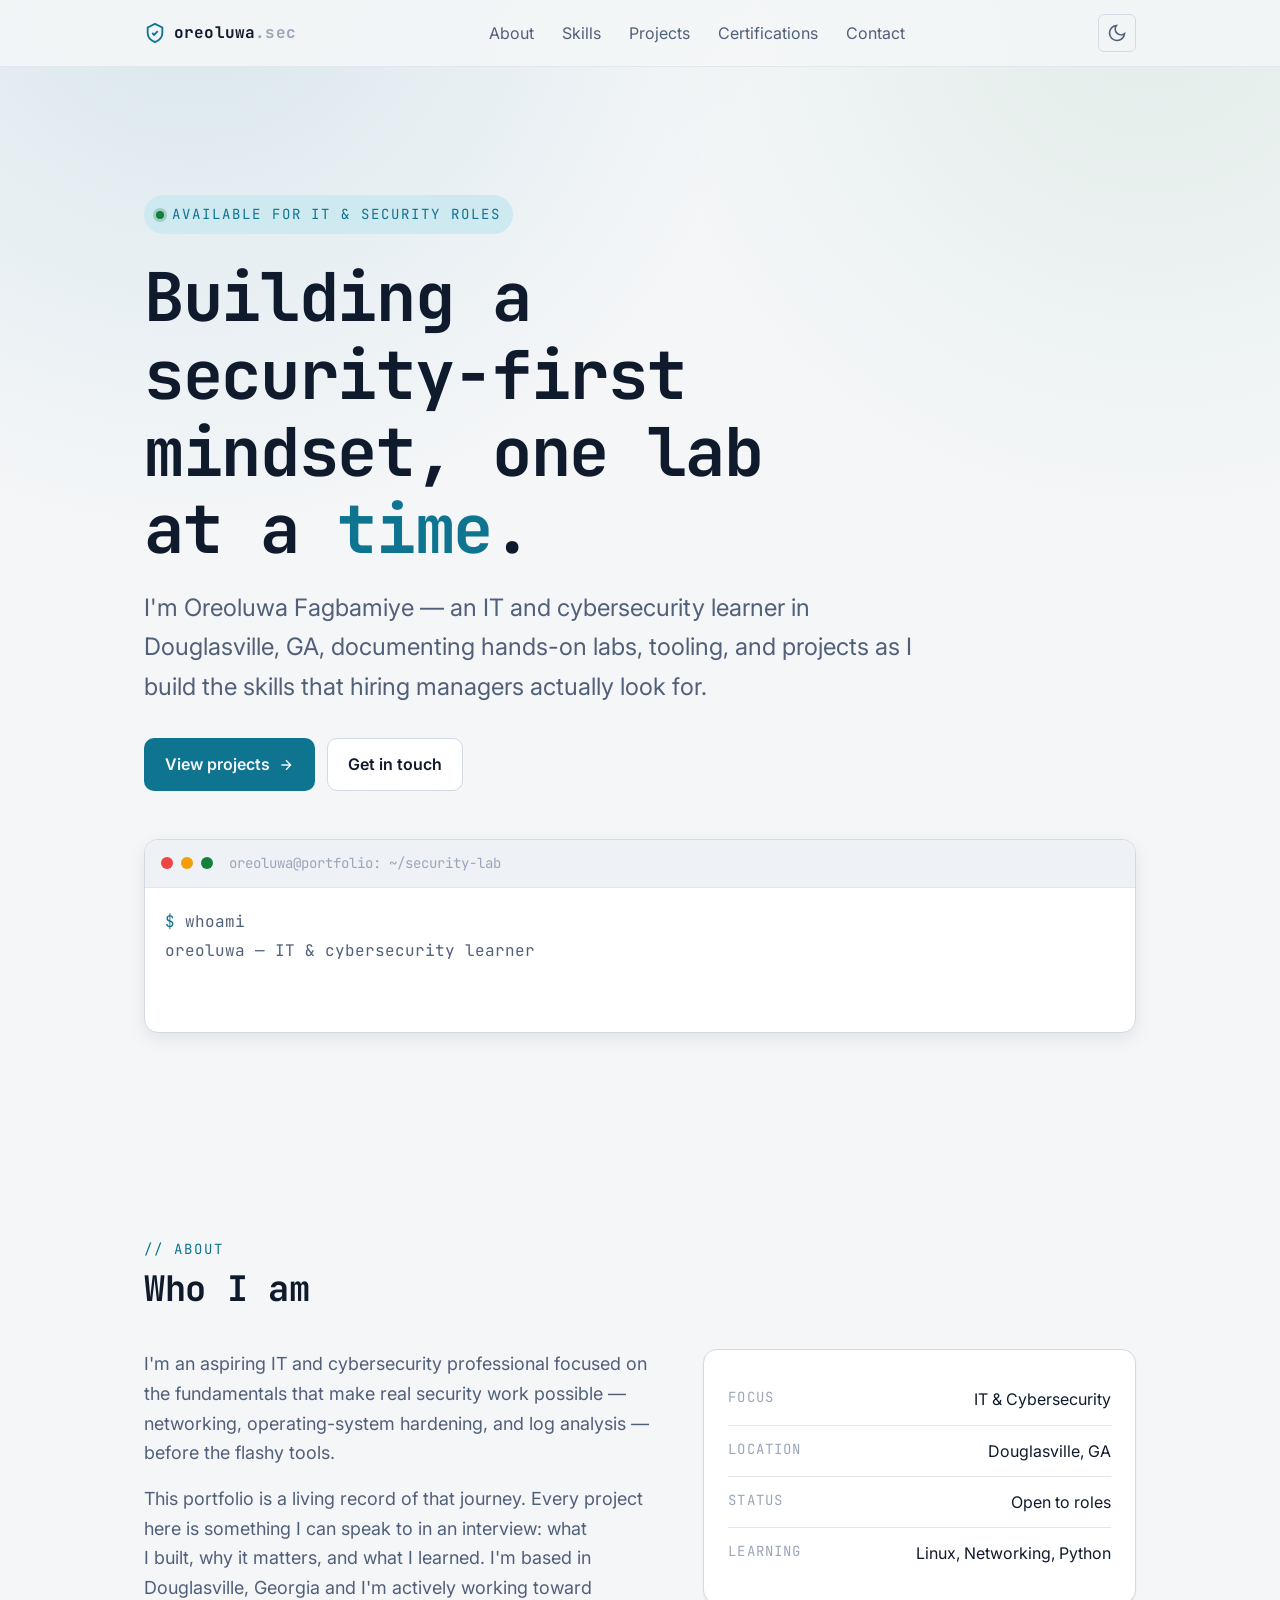
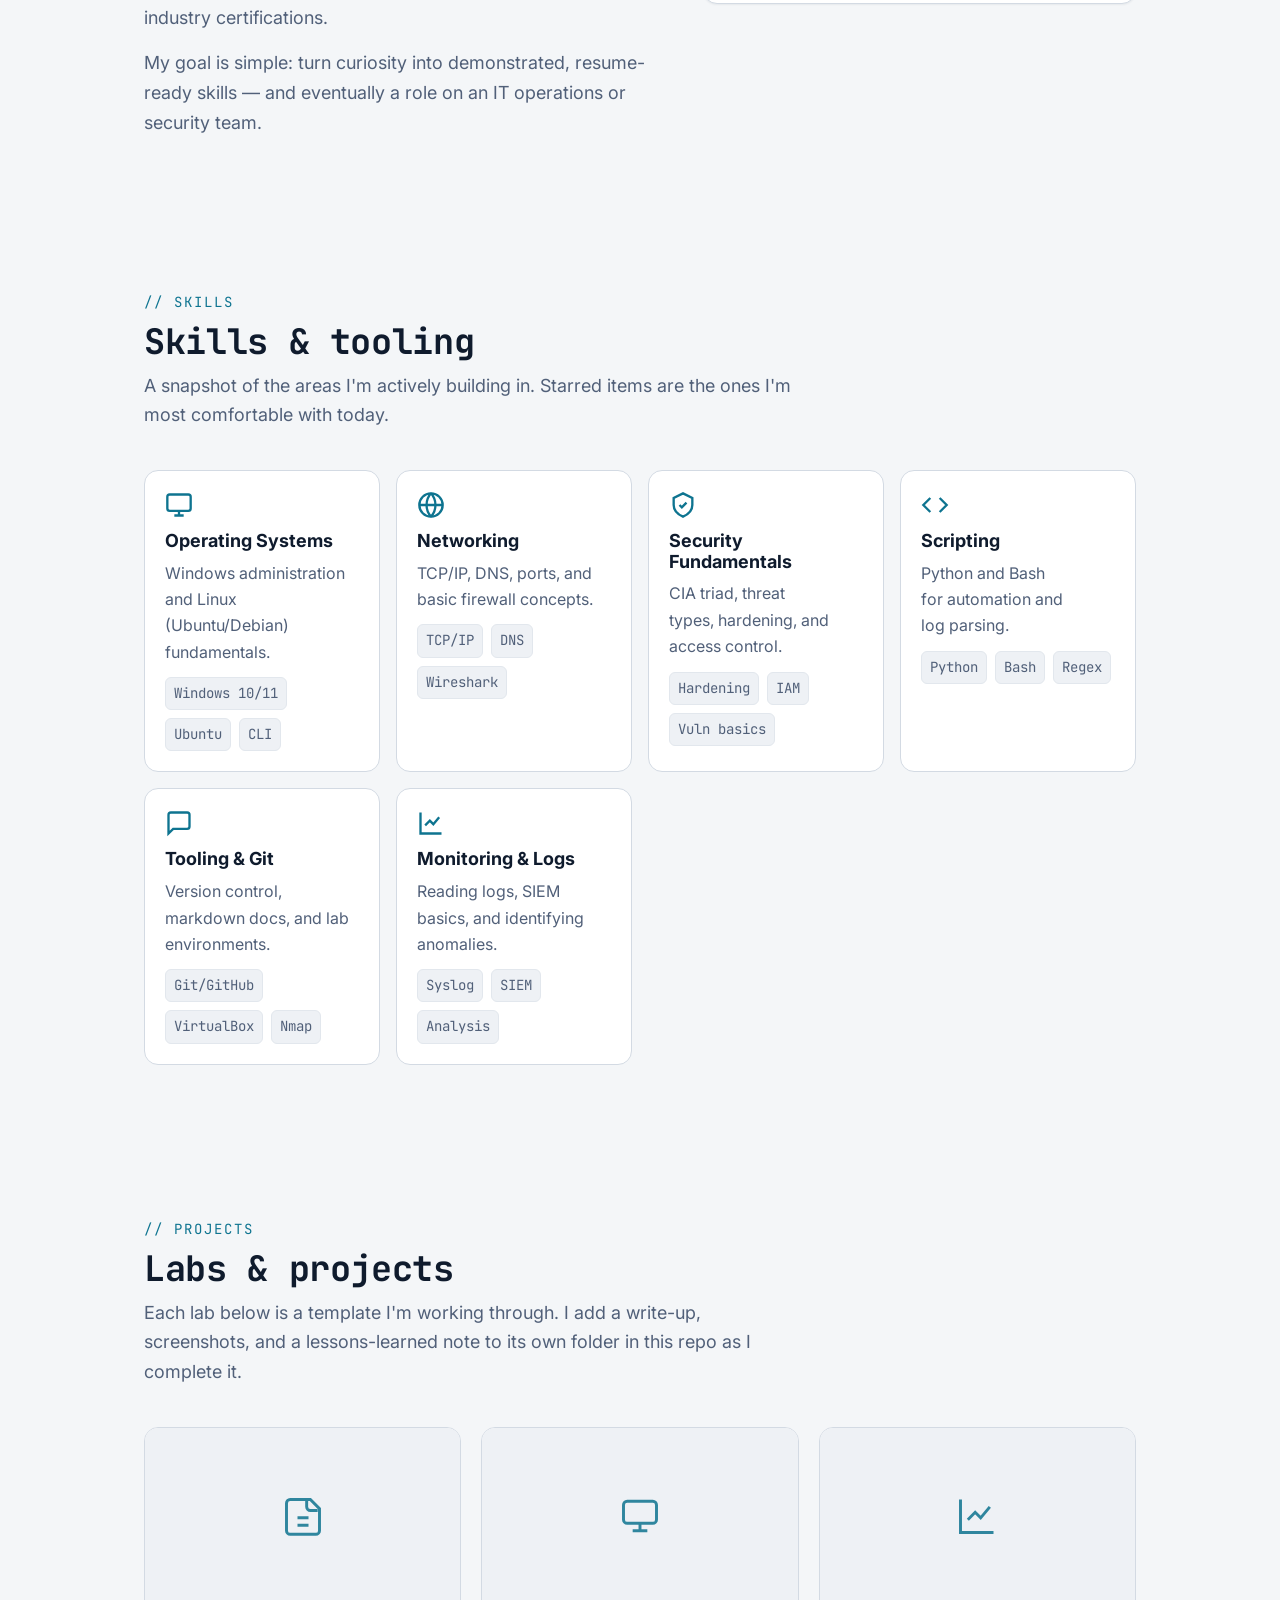
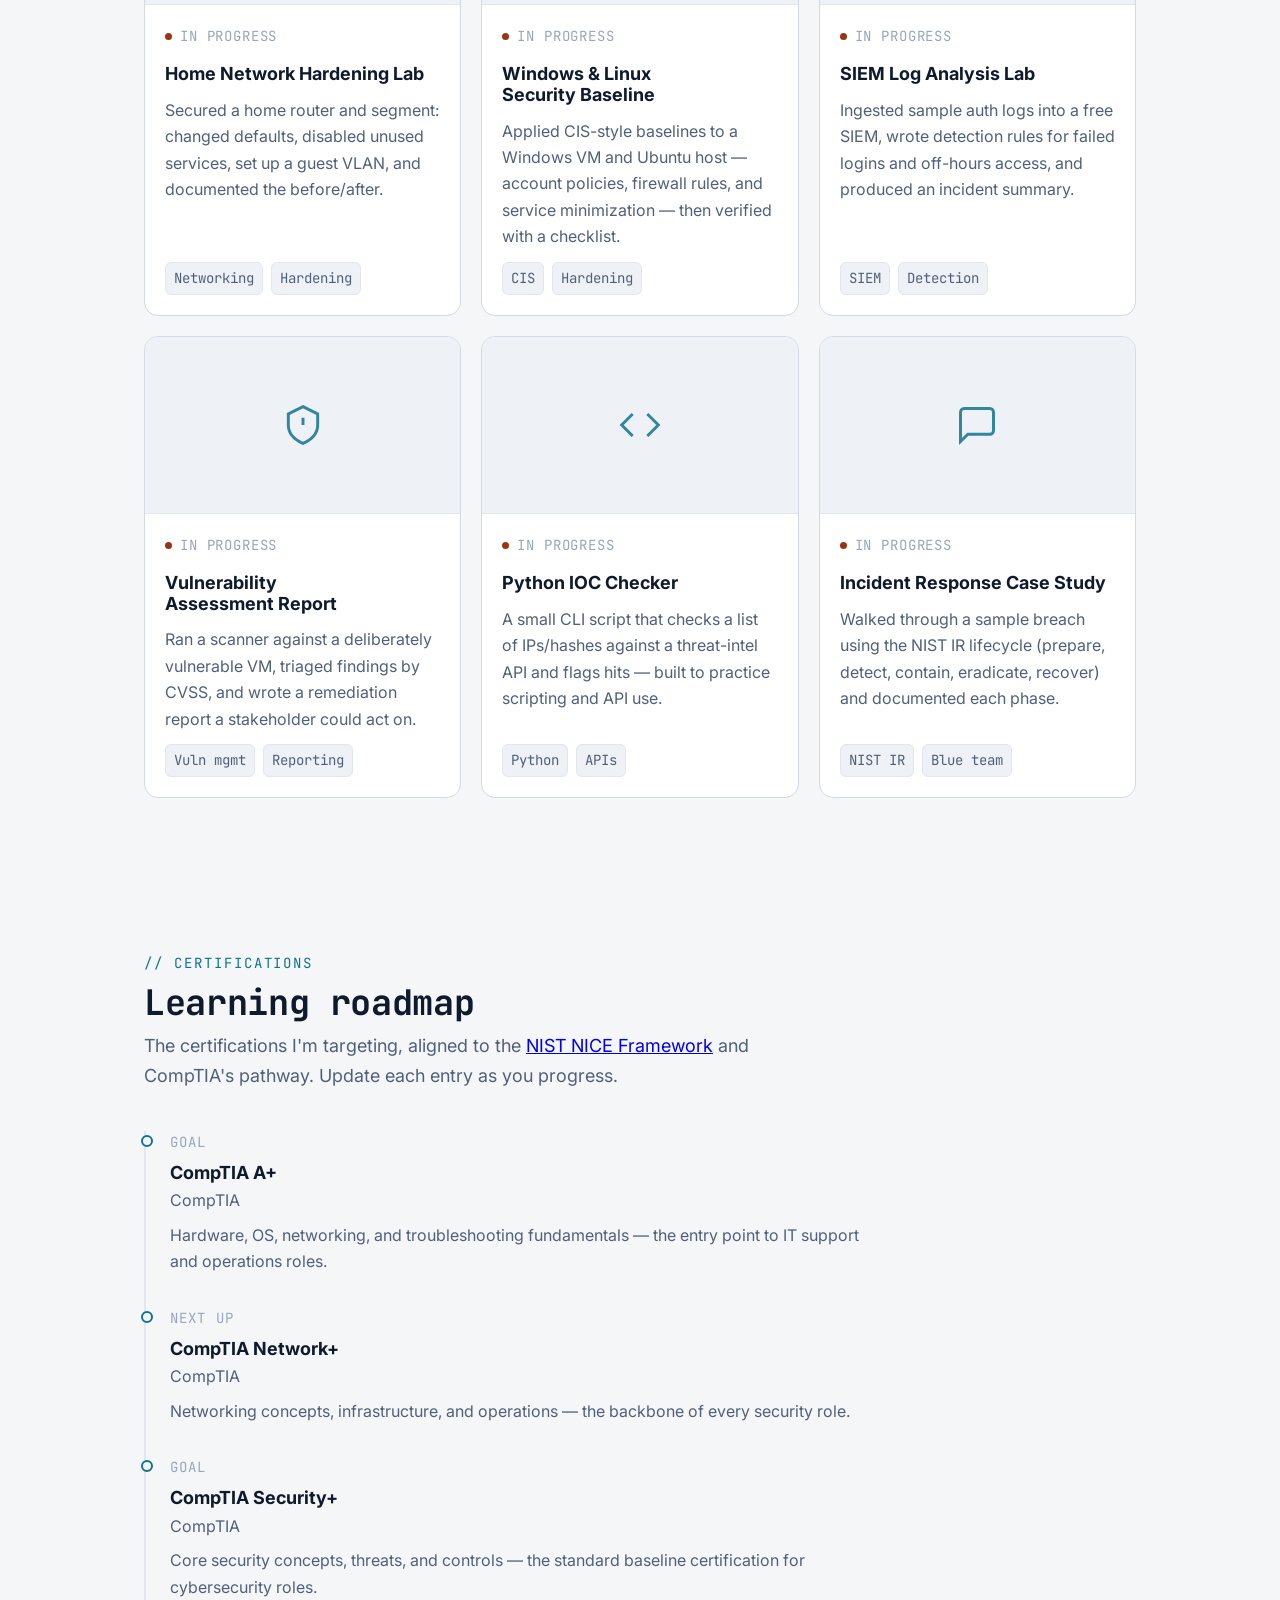
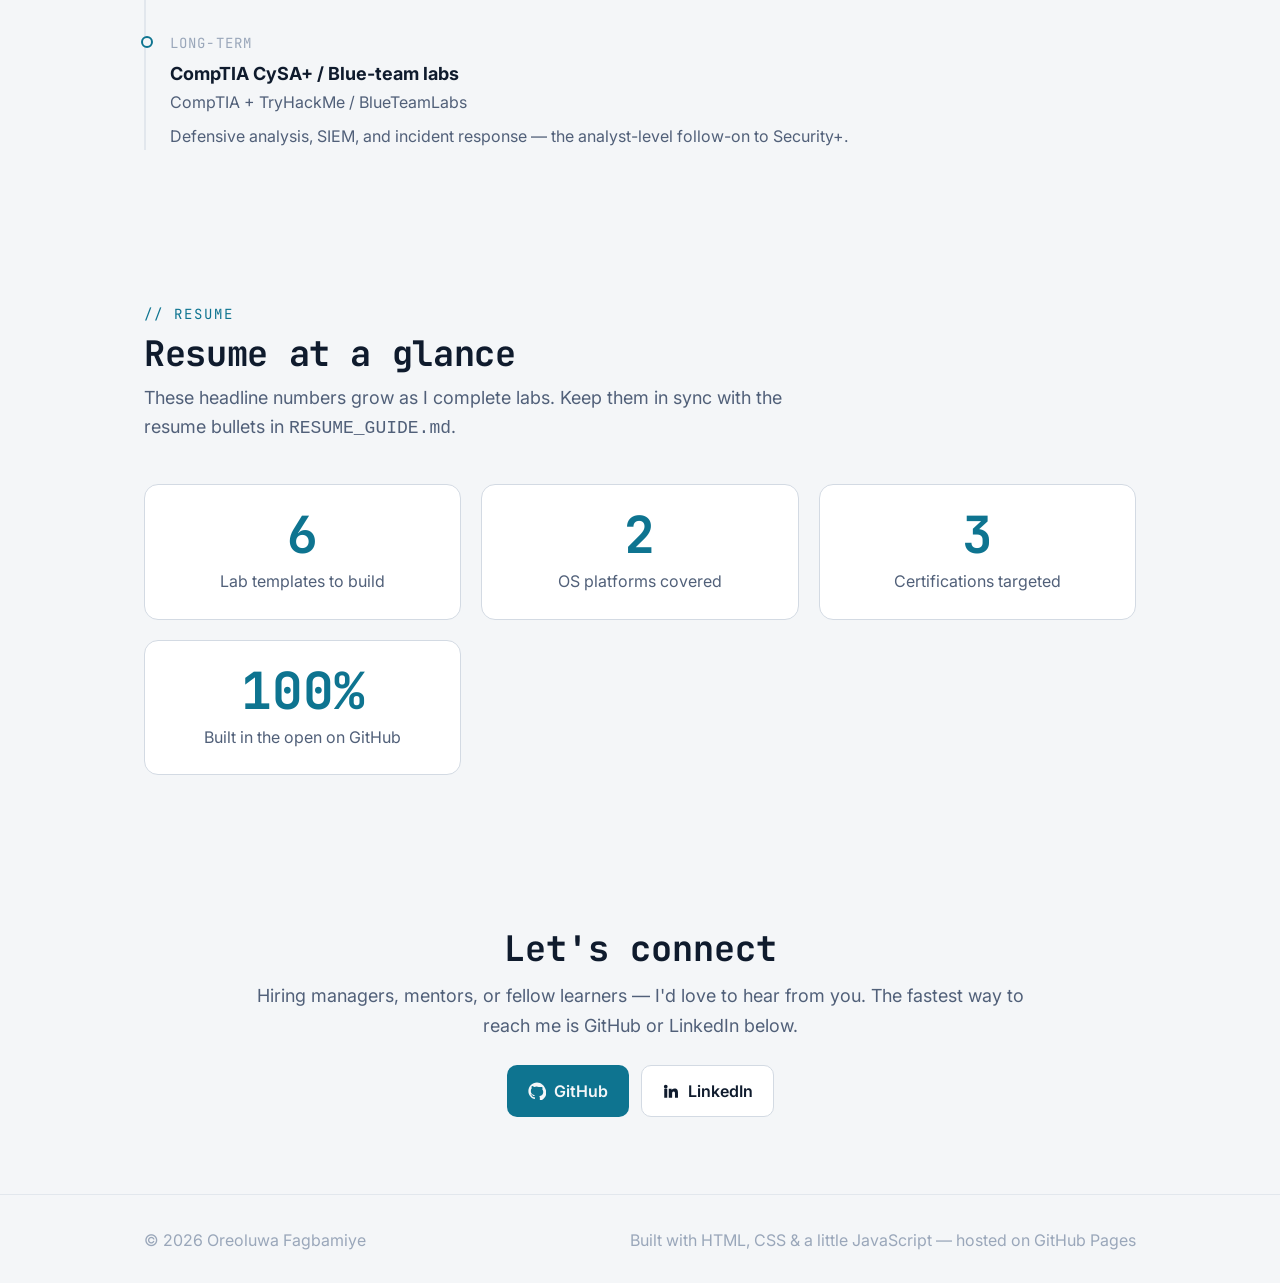
==== commit 833548e0: "Soften claims to planned/goal wording; keep placeholders honest" ====
--- a/index.html
+++ b/index.html
@@ -433,9 +433,9 @@
           </div>
 
           <div class="certs">
-            <div class="cert is-done">
-              <div class="cert__status">Foundation</div>
-              <div class="cert__title">CompTIA A+ (in progress)</div>
+            <div class="cert">
+              <div class="cert__status">Goal</div>
+              <div class="cert__title">CompTIA A+</div>
               <div class="cert__org">CompTIA</div>
               <p class="cert__desc">
                 Hardware, OS, networking, and troubleshooting fundamentals —
@@ -491,11 +491,11 @@
           <div class="resume__grid">
             <div class="stat">
               <div class="stat__num">6</div>
-              <div class="stat__label">Documented labs in progress</div>
+              <div class="stat__label">Lab templates to build</div>
             </div>
             <div class="stat">
               <div class="stat__num">2</div>
-              <div class="stat__label">OS platforms practiced</div>
+              <div class="stat__label">OS platforms covered</div>
             </div>
             <div class="stat">
               <div class="stat__num">3</div>
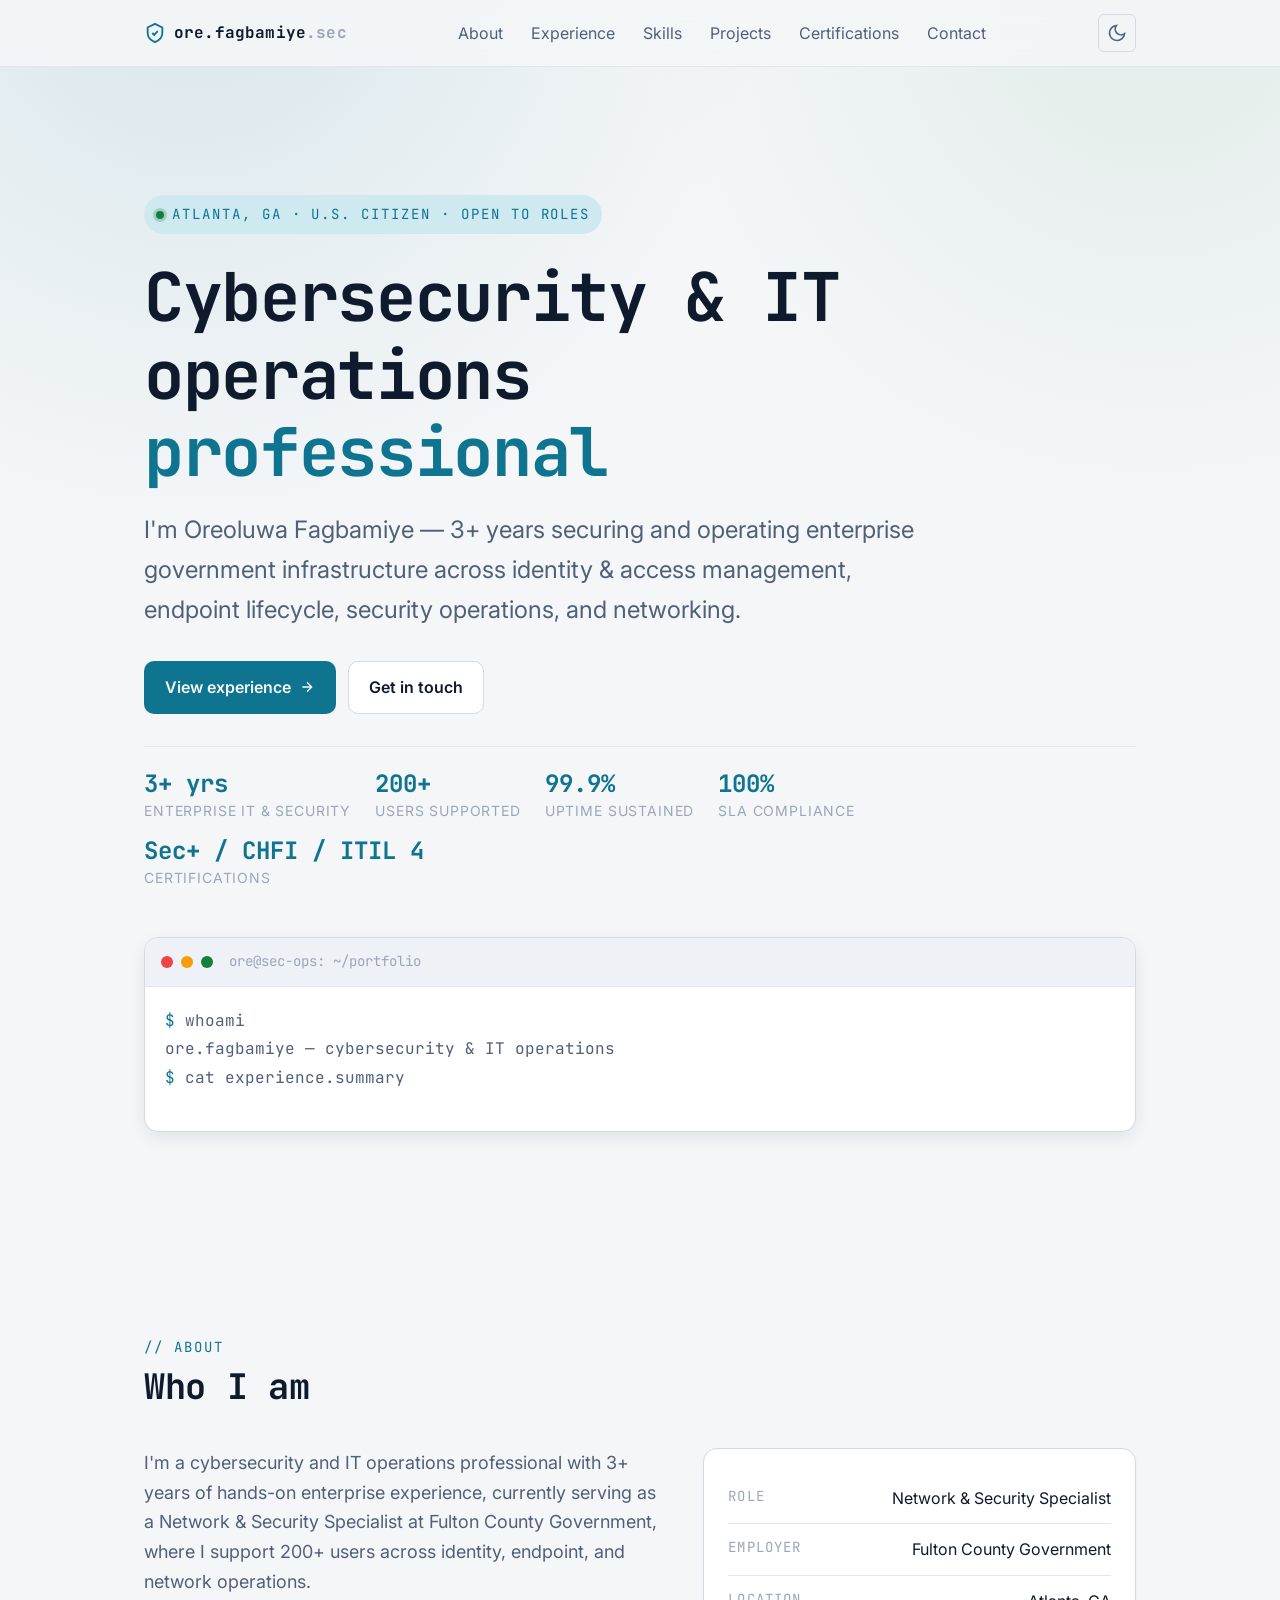
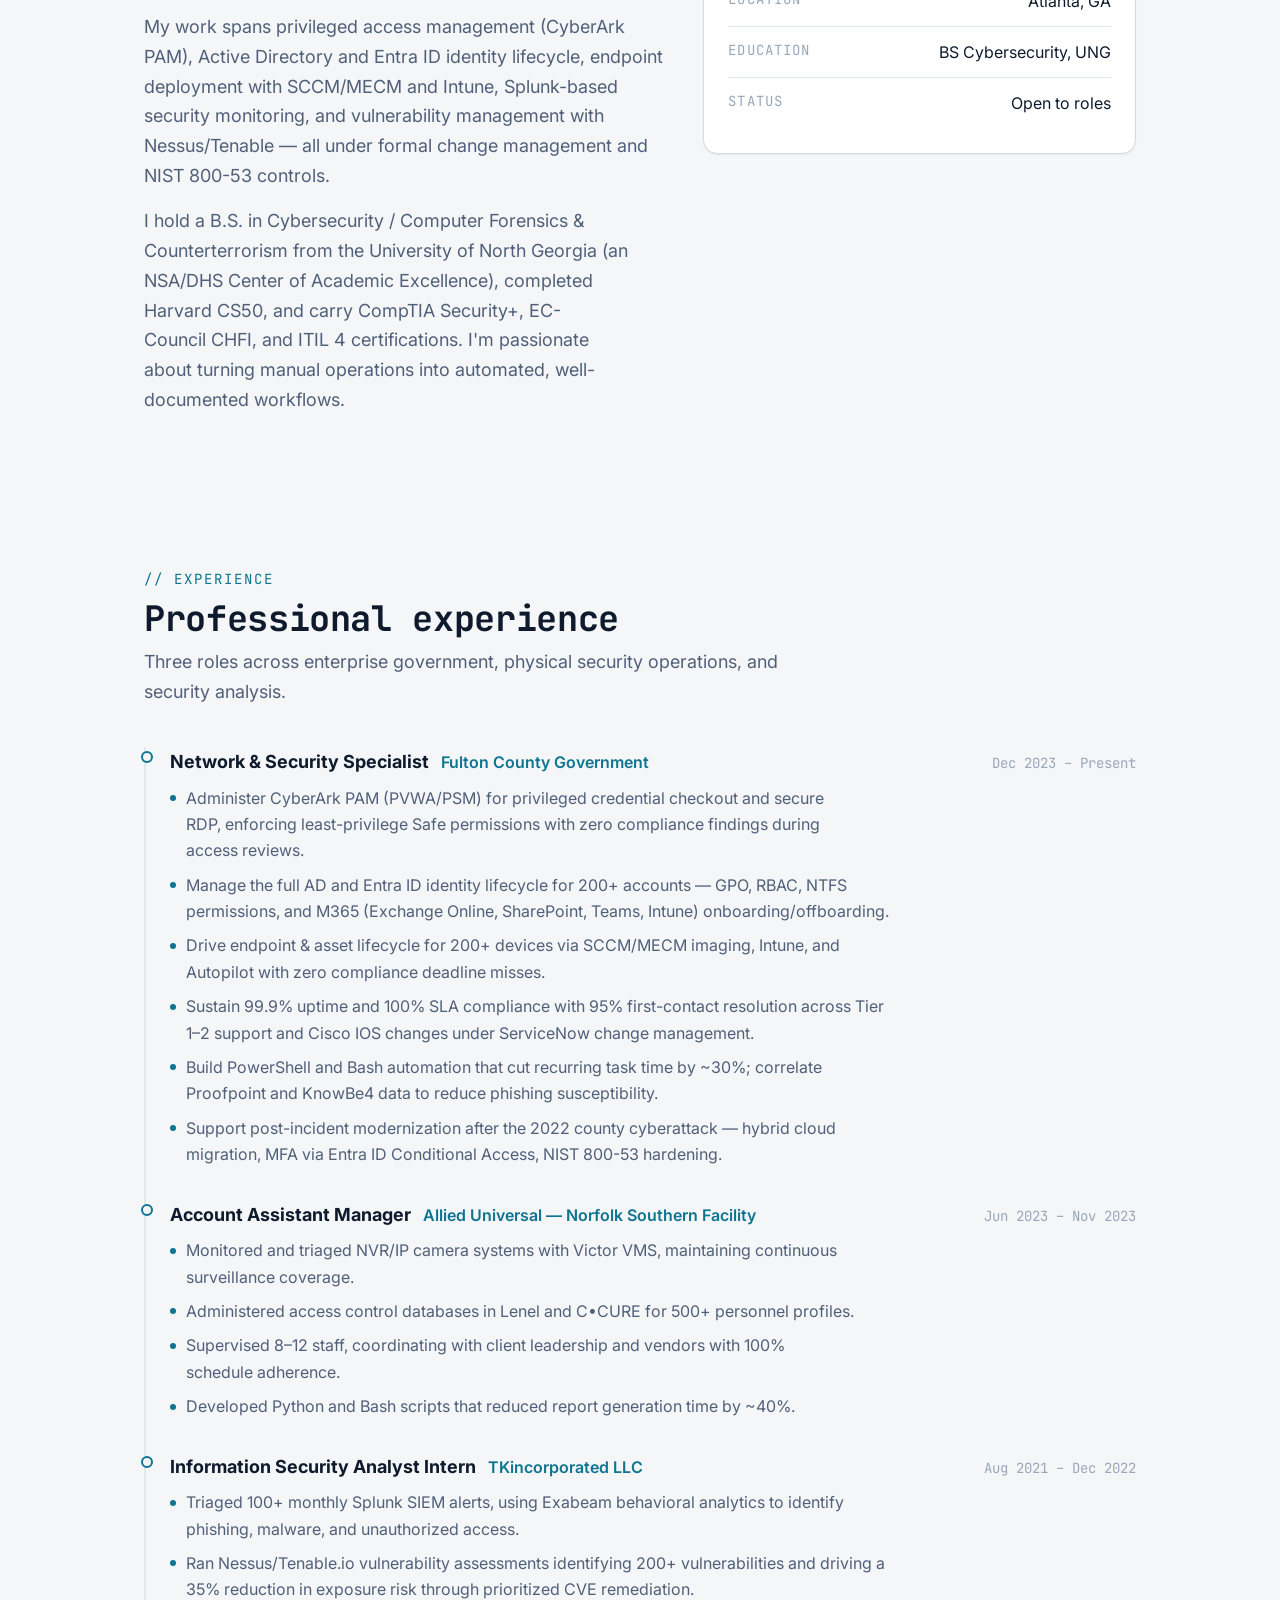
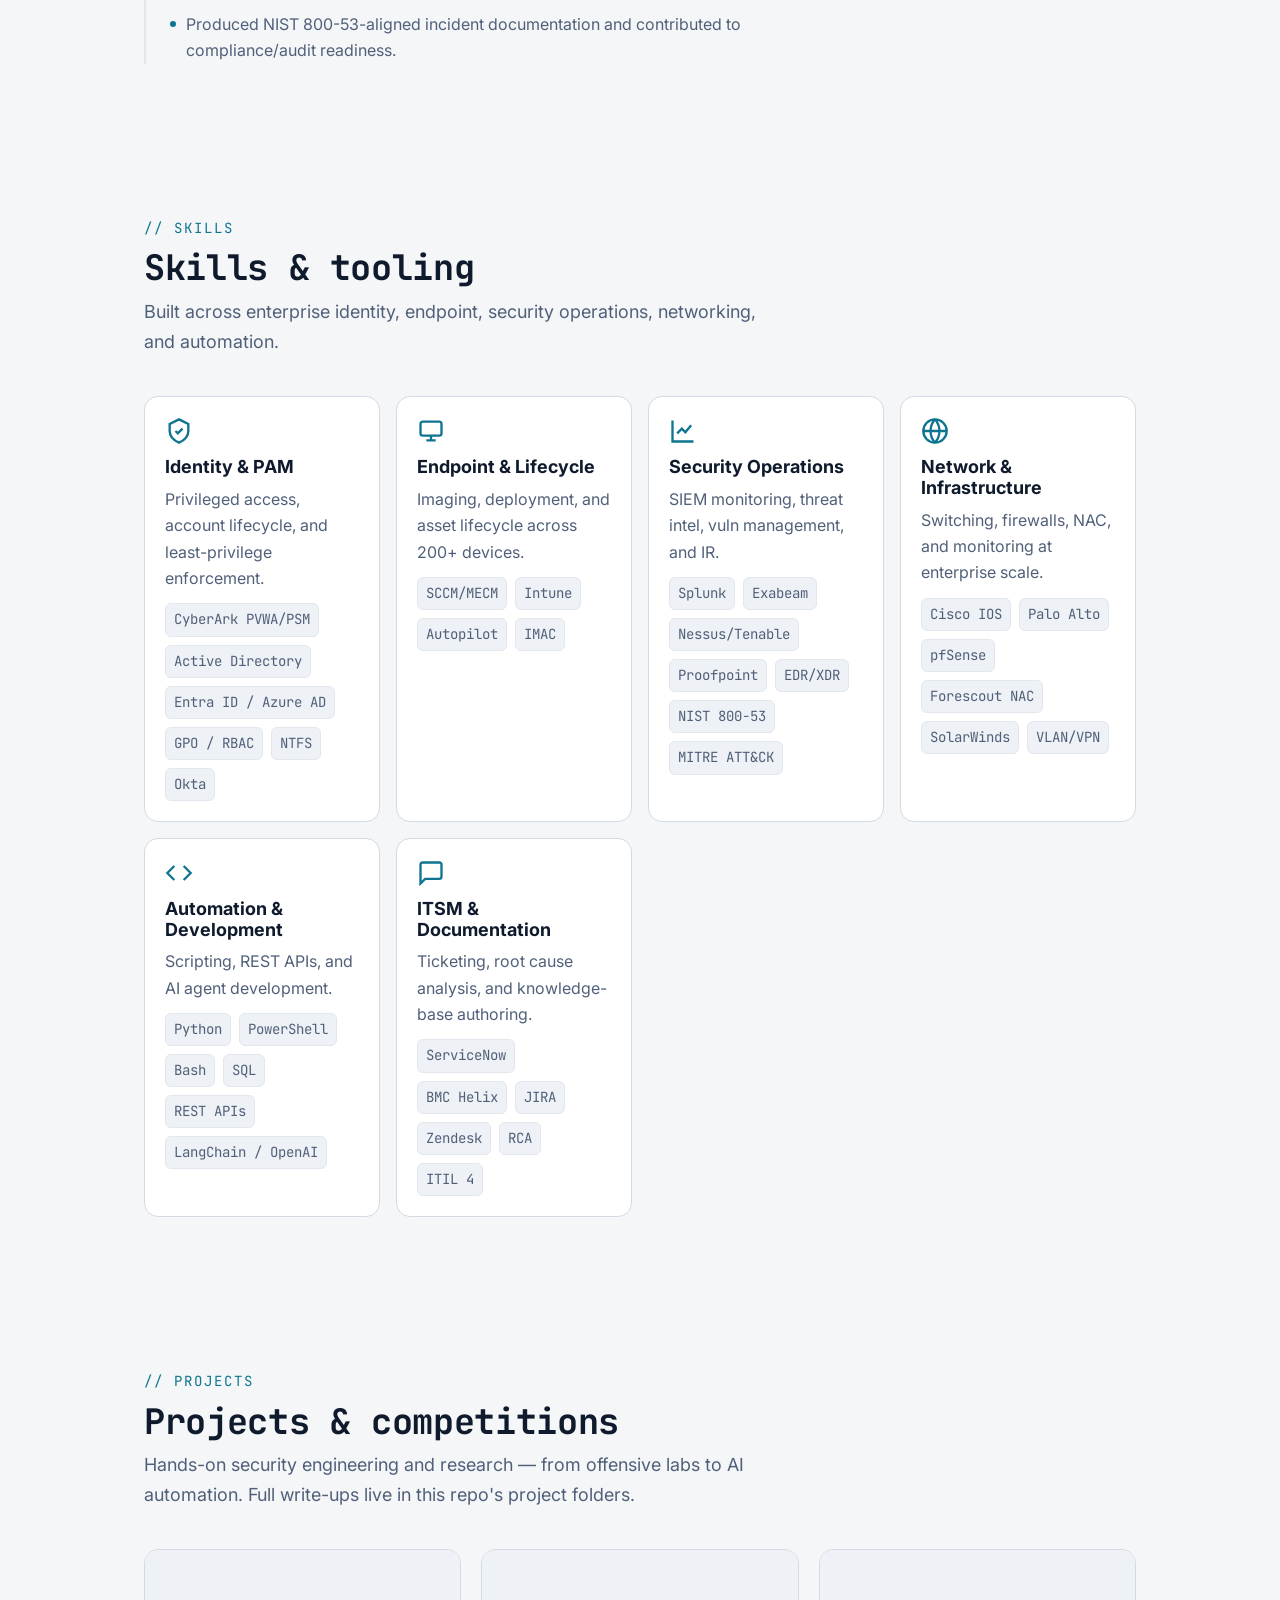
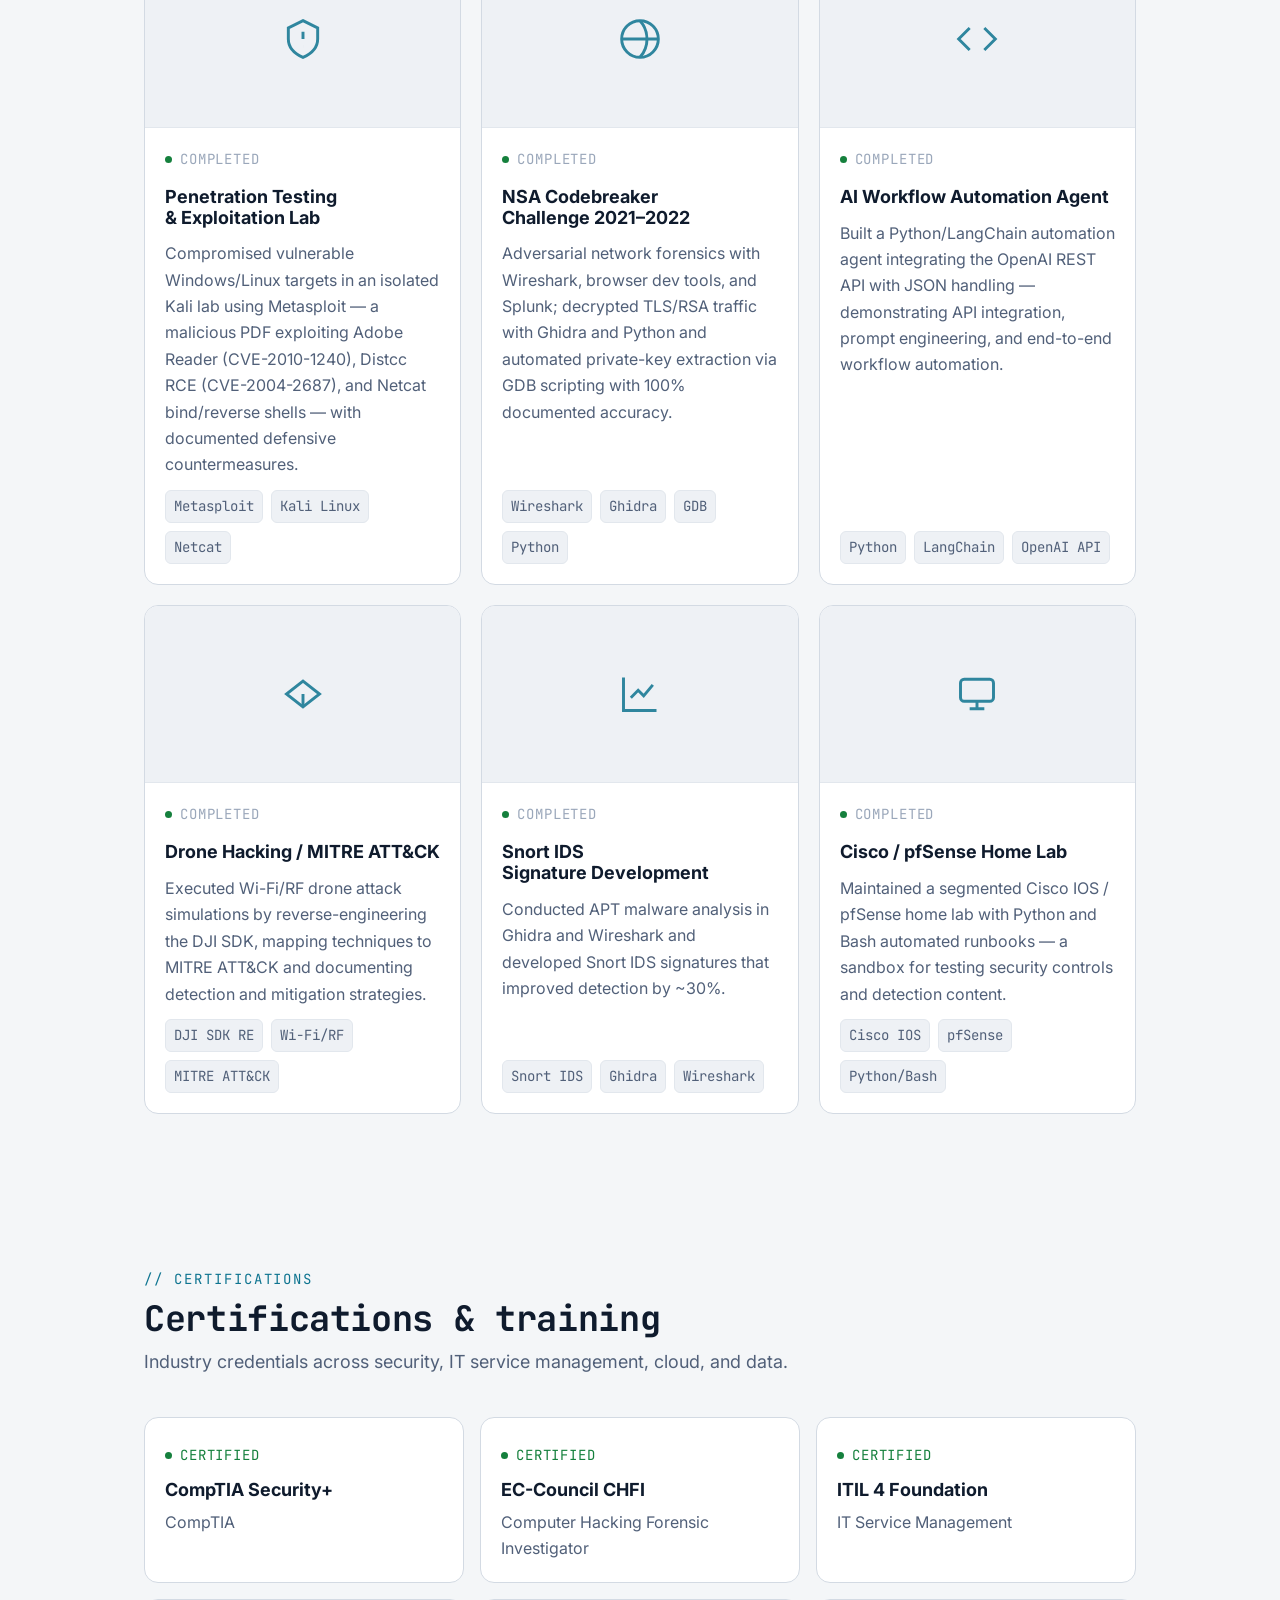
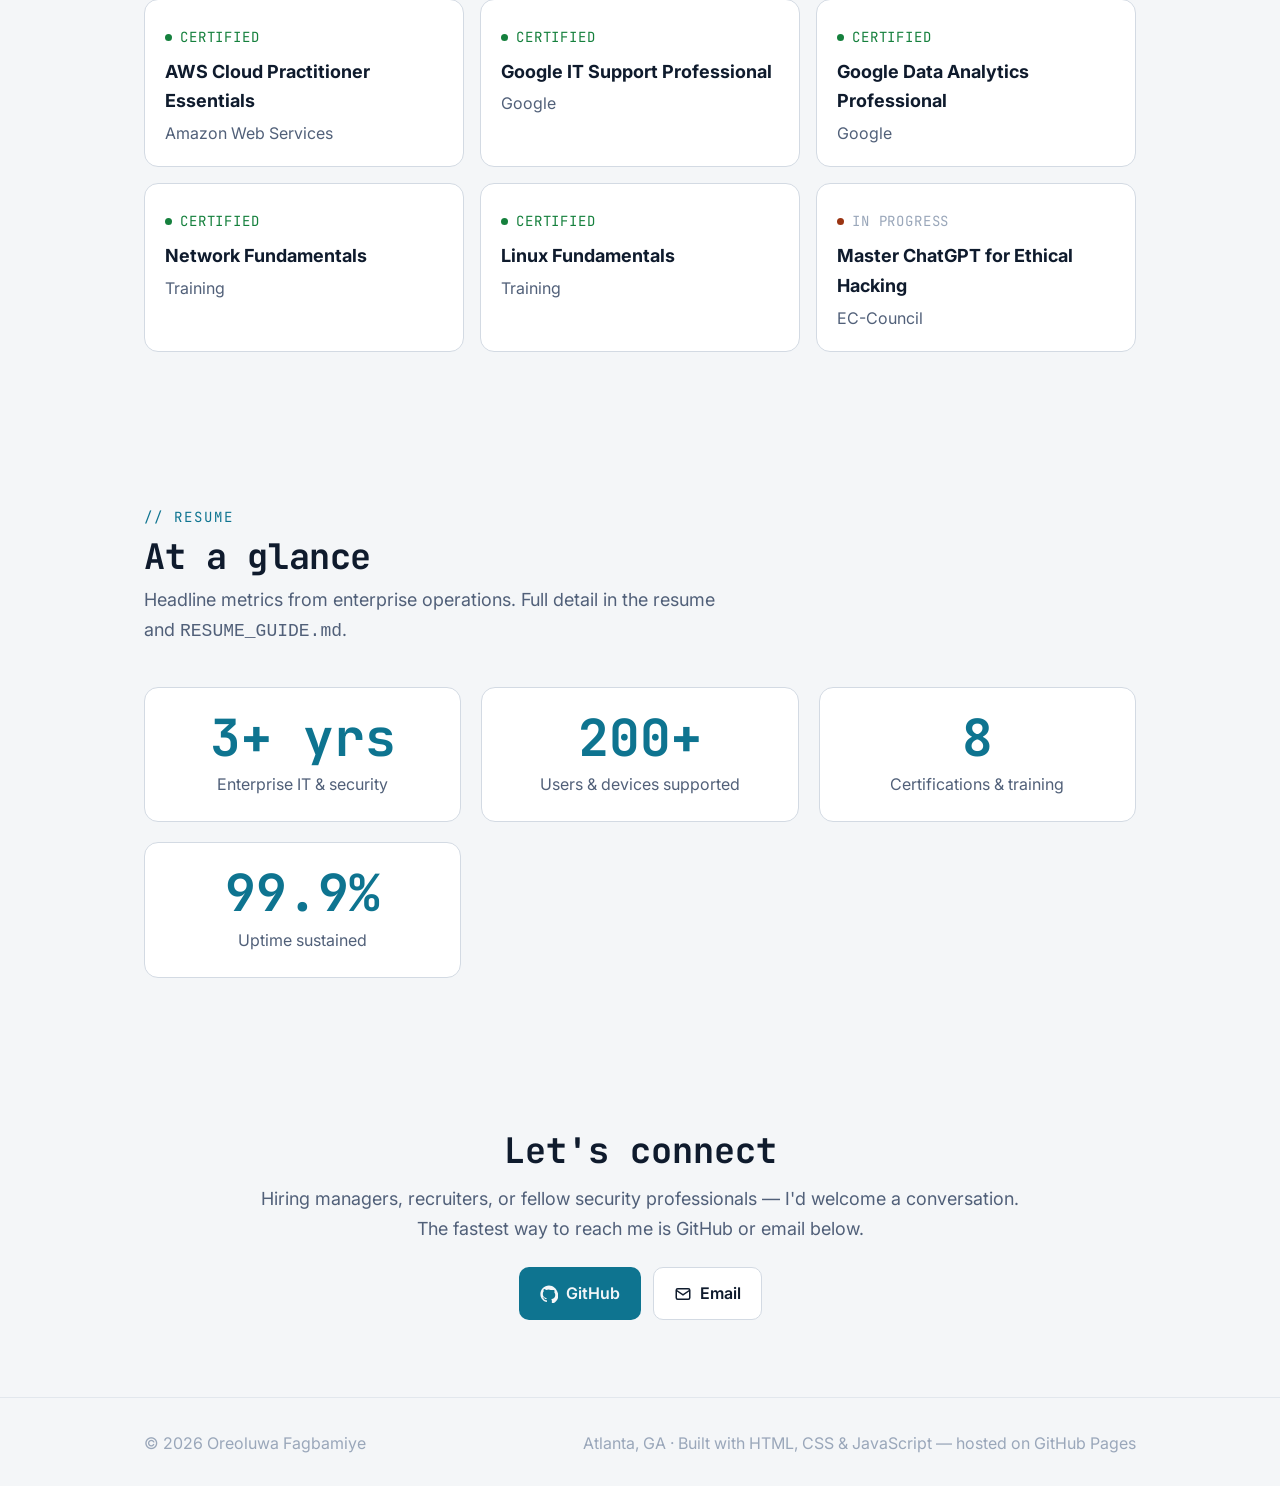
==== commit 6885d9a0: "Rebuild portfolio to reflect real professional experience" ====
--- a/index.html
+++ b/index.html
@@ -3,22 +3,20 @@
   <head>
     <meta charset="UTF-8" />
     <meta name="viewport" content="width=device-width, initial-scale=1.0" />
-    <title>Oreoluwa Fagbamiye — IT & Cybersecurity Portfolio</title>
+    <title>Oreoluwa Fagbamiye — Cybersecurity & IT Operations Professional</title>
     <meta
       name="description"
-      content="IT & cybersecurity portfolio of Oreoluwa Fagbamiye — hands-on labs, security fundamentals, and projects built to demonstrate real, resume-ready skills."
+      content="Cybersecurity & IT operations professional with 3+ years of enterprise government experience in identity/PAM, endpoint lifecycle, security operations, and network infrastructure. CompTIA Security+, EC-Council CHFI, ITIL 4."
     />
     <meta name="author" content="Oreoluwa Fagbamiye" />
 
-    <!-- Open Graph -->
-    <meta property="og:title" content="Oreoluwa Fagbamiye — IT & Cybersecurity Portfolio" />
+    <meta property="og:title" content="Oreoluwa Fagbamiye — Cybersecurity & IT Operations Professional" />
     <meta
       property="og:description"
-      content="Hands-on security labs, skills, and projects built to demonstrate real, resume-ready skills."
+      content="3+ years in enterprise IT & security operations. Identity/PAM, endpoint lifecycle, SIEM, and network infrastructure."
     />
     <meta property="og:type" content="website" />
 
-    <!-- Fonts: JetBrains Mono (display) + Inter (body) -->
     <link rel="preconnect" href="https://fonts.googleapis.com" />
     <link rel="preconnect" href="https://fonts.gstatic.com" crossorigin />
     <link
@@ -50,11 +48,12 @@
             <path d="M12 2l8 4v6c0 5-3.4 8-8 10-4.6-2-8-5-8-10V6l8-4z" />
             <path d="M9 12l2 2 4-4" />
           </svg>
-          <span>oreoluwa<span style="color: var(--color-text-faint)">.sec</span></span>
+          <span>ore.fagbamiye<span style="color: var(--color-text-faint)">.sec</span></span>
         </a>
 
         <nav class="nav" aria-label="Primary">
           <a href="#about">About</a>
+          <a href="#experience">Experience</a>
           <a href="#skills">Skills</a>
           <a href="#projects">Projects</a>
           <a href="#certs">Certifications</a>
@@ -80,19 +79,19 @@
       <!-- ============ Hero ============ -->
       <section class="hero">
         <div class="container">
-          <span class="hero__eyebrow">Available for IT & Security roles</span>
+          <span class="hero__eyebrow">Atlanta, GA · U.S. Citizen · Open to roles</span>
           <h1>
-            Building a security-first<br />
-            mindset, one lab at a <span class="accent">time</span>.
+            Cybersecurity &amp; IT<br />
+            operations <span class="accent">professional</span>
           </h1>
           <p class="hero__lede">
-            I'm Oreoluwa Fagbamiye — an IT and cybersecurity learner in
-            Douglasville, GA, documenting hands-on labs, tooling, and projects
-            as I build the skills that hiring managers actually look for.
+            I'm Oreoluwa Fagbamiye — 3+ years securing and operating enterprise
+            government infrastructure across identity &amp; access management,
+            endpoint lifecycle, security operations, and networking.
           </p>
           <div class="hero__actions">
-            <a href="#projects" class="btn btn--primary">
-              View projects
+            <a href="#experience" class="btn btn--primary">
+              View experience
               <svg width="16" height="16" viewBox="0 0 24 24" fill="none" stroke="currentColor" stroke-width="2" aria-hidden="true">
                 <path d="M5 12h14M12 5l7 7-7 7" />
               </svg>
@@ -100,12 +99,35 @@
             <a href="#contact" class="btn btn--ghost">Get in touch</a>
           </div>
 
-          <div class="terminal" role="img" aria-label="Terminal showing security posture check">
+          <div class="hero__proof">
+            <div class="hero__proof-item">
+              <span class="hero__proof-num">3+ yrs</span>
+              <span class="hero__proof-label">Enterprise IT &amp; security</span>
+            </div>
+            <div class="hero__proof-item">
+              <span class="hero__proof-num">200+</span>
+              <span class="hero__proof-label">Users supported</span>
+            </div>
+            <div class="hero__proof-item">
+              <span class="hero__proof-num">99.9%</span>
+              <span class="hero__proof-label">Uptime sustained</span>
+            </div>
+            <div class="hero__proof-item">
+              <span class="hero__proof-num">100%</span>
+              <span class="hero__proof-label">SLA compliance</span>
+            </div>
+            <div class="hero__proof-item">
+              <span class="hero__proof-num">Sec+ / CHFI / ITIL 4</span>
+              <span class="hero__proof-label">Certifications</span>
+            </div>
+          </div>
+
+          <div class="terminal" role="img" aria-label="Terminal showing security operations summary">
             <div class="terminal__bar">
               <span class="terminal__dot terminal__dot--r"></span>
               <span class="terminal__dot terminal__dot--y"></span>
               <span class="terminal__dot terminal__dot--g"></span>
-              <span class="terminal__title">oreoluwa@portfolio: ~/security-lab</span>
+              <span class="terminal__title">ore@sec-ops: ~/portfolio</span>
             </div>
             <div class="terminal__body" id="terminal-output"></div>
           </div>
@@ -122,42 +144,110 @@
           <div class="about__grid">
             <div class="about__text">
               <p>
-                I'm an aspiring IT and cybersecurity professional focused on the
-                fundamentals that make real security work possible — networking,
-                operating-system hardening, and log analysis — before the flashy
-                tools.
+                I'm a cybersecurity and IT operations professional with 3+ years
+                of hands-on enterprise experience, currently serving as a
+                Network &amp; Security Specialist at Fulton County Government,
+                where I support 200+ users across identity, endpoint, and network
+                operations.
               </p>
               <p>
-                This portfolio is a living record of that journey. Every project
-                here is something I can speak to in an interview: what I built,
-                why it matters, and what I learned. I'm based in Douglasville,
-                Georgia and I'm actively working toward industry certifications.
+                My work spans privileged access management (CyberArk PAM), Active
+                Directory and Entra ID identity lifecycle, endpoint deployment
+                with SCCM/MECM and Intune, Splunk-based security monitoring, and
+                vulnerability management with Nessus/Tenable — all under formal
+                change management and NIST 800-53 controls.
               </p>
               <p>
-                My goal is simple: turn curiosity into demonstrated, resume-ready
-                skills — and eventually a role on an IT operations or security
-                team.
+                I hold a B.S. in Cybersecurity / Computer Forensics &amp;
+                Counterterrorism from the University of North Georgia (an
+                NSA/DHS Center of Academic Excellence), completed Harvard CS50,
+                and carry CompTIA Security+, EC-Council CHFI, and ITIL 4
+                certifications. I'm passionate about turning manual operations
+                into automated, well-documented workflows.
               </p>
             </div>
 
             <aside class="fact-card" aria-label="Quick facts">
               <div class="fact-card__row">
-                <span class="fact-card__key">Focus</span>
-                <span class="fact-card__val">IT & Cybersecurity</span>
+                <span class="fact-card__key">Role</span>
+                <span class="fact-card__val">Network &amp; Security Specialist</span>
+              </div>
+              <div class="fact-card__row">
+                <span class="fact-card__key">Employer</span>
+                <span class="fact-card__val">Fulton County Government</span>
               </div>
               <div class="fact-card__row">
                 <span class="fact-card__key">Location</span>
-                <span class="fact-card__val">Douglasville, GA</span>
+                <span class="fact-card__val">Atlanta, GA</span>
+              </div>
+              <div class="fact-card__row">
+                <span class="fact-card__key">Education</span>
+                <span class="fact-card__val">BS Cybersecurity, UNG</span>
               </div>
               <div class="fact-card__row">
                 <span class="fact-card__key">Status</span>
                 <span class="fact-card__val">Open to roles</span>
               </div>
-              <div class="fact-card__row">
-                <span class="fact-card__key">Learning</span>
-                <span class="fact-card__val">Linux, Networking, Python</span>
-              </div>
             </aside>
+          </div>
+        </div>
+      </section>
+
+      <!-- ============ Experience ============ -->
+      <section class="section" id="experience">
+        <div class="container">
+          <div class="section__head">
+            <span class="section__label">// experience</span>
+            <h2 class="section__title">Professional experience</h2>
+            <p class="section__lede">
+              Three roles across enterprise government, physical security
+              operations, and security analysis.
+            </p>
+          </div>
+
+          <div class="exp-list">
+            <div class="exp-item">
+              <div class="exp-item__head">
+                <span class="exp-item__role">Network &amp; Security Specialist</span>
+                <span class="exp-item__org">Fulton County Government</span>
+                <span class="exp-item__dates">Dec 2023 – Present</span>
+              </div>
+              <ul>
+                <li>Administer CyberArk PAM (PVWA/PSM) for privileged credential checkout and secure RDP, enforcing least-privilege Safe permissions with zero compliance findings during access reviews.</li>
+                <li>Manage the full AD and Entra ID identity lifecycle for 200+ accounts — GPO, RBAC, NTFS permissions, and M365 (Exchange Online, SharePoint, Teams, Intune) onboarding/offboarding.</li>
+                <li>Drive endpoint &amp; asset lifecycle for 200+ devices via SCCM/MECM imaging, Intune, and Autopilot with zero compliance deadline misses.</li>
+                <li>Sustain 99.9% uptime and 100% SLA compliance with 95% first-contact resolution across Tier 1–2 support and Cisco IOS changes under ServiceNow change management.</li>
+                <li>Build PowerShell and Bash automation that cut recurring task time by ~30%; correlate Proofpoint and KnowBe4 data to reduce phishing susceptibility.</li>
+                <li>Support post-incident modernization after the 2022 county cyberattack — hybrid cloud migration, MFA via Entra ID Conditional Access, NIST 800-53 hardening.</li>
+              </ul>
+            </div>
+
+            <div class="exp-item">
+              <div class="exp-item__head">
+                <span class="exp-item__role">Account Assistant Manager</span>
+                <span class="exp-item__org">Allied Universal — Norfolk Southern Facility</span>
+                <span class="exp-item__dates">Jun 2023 – Nov 2023</span>
+              </div>
+              <ul>
+                <li>Monitored and triaged NVR/IP camera systems with Victor VMS, maintaining continuous surveillance coverage.</li>
+                <li>Administered access control databases in Lenel and C•CURE for 500+ personnel profiles.</li>
+                <li>Supervised 8–12 staff, coordinating with client leadership and vendors with 100% schedule adherence.</li>
+                <li>Developed Python and Bash scripts that reduced report generation time by ~40%.</li>
+              </ul>
+            </div>
+
+            <div class="exp-item">
+              <div class="exp-item__head">
+                <span class="exp-item__role">Information Security Analyst Intern</span>
+                <span class="exp-item__org">TKincorporated LLC</span>
+                <span class="exp-item__dates">Aug 2021 – Dec 2022</span>
+              </div>
+              <ul>
+                <li>Triaged 100+ monthly Splunk SIEM alerts, using Exabeam behavioral analytics to identify phishing, malware, and unauthorized access.</li>
+                <li>Ran Nessus/Tenable.io vulnerability assessments identifying 200+ vulnerabilities and driving a 35% reduction in exposure risk through prioritized CVE remediation.</li>
+                <li>Produced NIST 800-53-aligned incident documentation and contributed to compliance/audit readiness.</li>
+              </ul>
+            </div>
           </div>
         </div>
       </section>
@@ -167,10 +257,10 @@
         <div class="container">
           <div class="section__head">
             <span class="section__label">// skills</span>
-            <h2 class="section__title">Skills & tooling</h2>
+            <h2 class="section__title">Skills &amp; tooling</h2>
             <p class="section__lede">
-              A snapshot of the areas I'm actively building in. Starred items
-              are the ones I'm most comfortable with today.
+              Built across enterprise identity, endpoint, security operations,
+              networking, and automation.
             </p>
           </div>
 
@@ -178,16 +268,56 @@
             <div class="skill-card">
               <div class="skill-card__icon">
                 <svg width="28" height="28" viewBox="0 0 24 24" fill="none" stroke="currentColor" stroke-width="2" aria-hidden="true">
-                  <rect x="2" y="3" width="20" height="14" rx="2" />
-                  <path d="M8 21h8M12 17v4" />
-                </svg>
-              </div>
-              <h3>Operating Systems</h3>
-              <p>Windows administration and Linux (Ubuntu/Debian) fundamentals.</p>
+                  <path d="M12 2l8 4v6c0 5-3.4 8-8 10-4.6-2-8-5-8-10V6l8-4z" />
+                  <path d="M9 12l2 2 4-4" />
+                </svg>
+              </div>
+              <h3>Identity &amp; PAM</h3>
+              <p>Privileged access, account lifecycle, and least-privilege enforcement.</p>
               <div class="skill-tags">
-                <span class="tag">Windows 10/11</span>
-                <span class="tag">Ubuntu</span>
-                <span class="tag">CLI</span>
+                <span class="tag">CyberArk PVWA/PSM</span>
+                <span class="tag">Active Directory</span>
+                <span class="tag">Entra ID / Azure AD</span>
+                <span class="tag">GPO / RBAC</span>
+                <span class="tag">NTFS</span>
+                <span class="tag">Okta</span>
+              </div>
+            </div>
+
+            <div class="skill-card">
+              <div class="skill-card__icon">
+                <svg width="28" height="28" viewBox="0 0 24 24" fill="none" stroke="currentColor" stroke-width="2" aria-hidden="true">
+                  <rect x="3" y="4" width="18" height="12" rx="2" />
+                  <path d="M8 20h8M12 16v4" />
+                </svg>
+              </div>
+              <h3>Endpoint &amp; Lifecycle</h3>
+              <p>Imaging, deployment, and asset lifecycle across 200+ devices.</p>
+              <div class="skill-tags">
+                <span class="tag">SCCM/MECM</span>
+                <span class="tag">Intune</span>
+                <span class="tag">Autopilot</span>
+                <span class="tag">IMAC</span>
+              </div>
+            </div>
+
+            <div class="skill-card">
+              <div class="skill-card__icon">
+                <svg width="28" height="28" viewBox="0 0 24 24" fill="none" stroke="currentColor" stroke-width="2" aria-hidden="true">
+                  <path d="M3 3v18h18" />
+                  <path d="M7 14l4-4 3 3 5-6" />
+                </svg>
+              </div>
+              <h3>Security Operations</h3>
+              <p>SIEM monitoring, threat intel, vuln management, and IR.</p>
+              <div class="skill-tags">
+                <span class="tag">Splunk</span>
+                <span class="tag">Exabeam</span>
+                <span class="tag">Nessus/Tenable</span>
+                <span class="tag">Proofpoint</span>
+                <span class="tag">EDR/XDR</span>
+                <span class="tag">NIST 800-53</span>
+                <span class="tag">MITRE ATT&amp;CK</span>
               </div>
             </div>
 
@@ -198,28 +328,15 @@
                   <path d="M2 12h20M12 2a15 15 0 0 1 0 20M12 2a15 15 0 0 0 0 20" />
                 </svg>
               </div>
-              <h3>Networking</h3>
-              <p>TCP/IP, DNS, ports, and basic firewall concepts.</p>
+              <h3>Network &amp; Infrastructure</h3>
+              <p>Switching, firewalls, NAC, and monitoring at enterprise scale.</p>
               <div class="skill-tags">
-                <span class="tag">TCP/IP</span>
-                <span class="tag">DNS</span>
-                <span class="tag">Wireshark</span>
-              </div>
-            </div>
-
-            <div class="skill-card">
-              <div class="skill-card__icon">
-                <svg width="28" height="28" viewBox="0 0 24 24" fill="none" stroke="currentColor" stroke-width="2" aria-hidden="true">
-                  <path d="M12 2l8 4v6c0 5-3.4 8-8 10-4.6-2-8-5-8-10V6l8-4z" />
-                  <path d="M9 12l2 2 4-4" />
-                </svg>
-              </div>
-              <h3>Security Fundamentals</h3>
-              <p>CIA triad, threat types, hardening, and access control.</p>
-              <div class="skill-tags">
-                <span class="tag">Hardening</span>
-                <span class="tag">IAM</span>
-                <span class="tag">Vuln basics</span>
+                <span class="tag">Cisco IOS</span>
+                <span class="tag">Palo Alto</span>
+                <span class="tag">pfSense</span>
+                <span class="tag">Forescout NAC</span>
+                <span class="tag">SolarWinds</span>
+                <span class="tag">VLAN/VPN</span>
               </div>
             </div>
 
@@ -229,12 +346,15 @@
                   <path d="M16 18l6-6-6-6M8 6l-6 6 6 6" />
                 </svg>
               </div>
-              <h3>Scripting</h3>
-              <p>Python and Bash for automation and log parsing.</p>
+              <h3>Automation &amp; Development</h3>
+              <p>Scripting, REST APIs, and AI agent development.</p>
               <div class="skill-tags">
                 <span class="tag">Python</span>
+                <span class="tag">PowerShell</span>
                 <span class="tag">Bash</span>
-                <span class="tag">Regex</span>
+                <span class="tag">SQL</span>
+                <span class="tag">REST APIs</span>
+                <span class="tag">LangChain / OpenAI</span>
               </div>
             </div>
 
@@ -244,28 +364,15 @@
                   <path d="M21 15a2 2 0 0 1-2 2H7l-4 4V5a2 2 0 0 1 2-2h14a2 2 0 0 1 2 2z" />
                 </svg>
               </div>
-              <h3>Tooling & Git</h3>
-              <p>Version control, markdown docs, and lab environments.</p>
+              <h3>ITSM &amp; Documentation</h3>
+              <p>Ticketing, root cause analysis, and knowledge-base authoring.</p>
               <div class="skill-tags">
-                <span class="tag">Git/GitHub</span>
-                <span class="tag">VirtualBox</span>
-                <span class="tag">Nmap</span>
-              </div>
-            </div>
-
-            <div class="skill-card">
-              <div class="skill-card__icon">
-                <svg width="28" height="28" viewBox="0 0 24 24" fill="none" stroke="currentColor" stroke-width="2" aria-hidden="true">
-                  <path d="M3 3v18h18" />
-                  <path d="M7 14l4-4 3 3 5-6" />
-                </svg>
-              </div>
-              <h3>Monitoring & Logs</h3>
-              <p>Reading logs, SIEM basics, and identifying anomalies.</p>
-              <div class="skill-tags">
-                <span class="tag">Syslog</span>
-                <span class="tag">SIEM</span>
-                <span class="tag">Analysis</span>
+                <span class="tag">ServiceNow</span>
+                <span class="tag">BMC Helix</span>
+                <span class="tag">JIRA</span>
+                <span class="tag">Zendesk</span>
+                <span class="tag">RCA</span>
+                <span class="tag">ITIL 4</span>
               </div>
             </div>
           </div>
@@ -277,11 +384,10 @@
         <div class="container">
           <div class="section__head">
             <span class="section__label">// projects</span>
-            <h2 class="section__title">Labs & projects</h2>
+            <h2 class="section__title">Projects &amp; competitions</h2>
             <p class="section__lede">
-              Each lab below is a template I'm working through. I add a
-              write-up, screenshots, and a lessons-learned note to its own
-              folder in this repo as I complete it.
+              Hands-on security engineering and research — from offensive labs to
+              AI automation. Full write-ups live in this repo's project folders.
             </p>
           </div>
 
@@ -289,21 +395,115 @@
             <article class="project-card">
               <div class="project-card__media">
                 <svg width="44" height="44" viewBox="0 0 24 24" fill="none" stroke="currentColor" stroke-width="1.6" aria-hidden="true">
-                  <path d="M5 22h14a2 2 0 0 0 2-2V8l-5-5H5a2 2 0 0 0-2 2v15a2 2 0 0 0 2 2z" />
-                  <path d="M14 3v4a2 2 0 0 0 2 2h4M9 13h6M9 17h6" />
+                  <path d="M12 2l8 4v6c0 5-3.4 8-8 10-4.6-2-8-5-8-10V6l8-4z" />
+                  <path d="M12 8v4M12 16h.01" />
                 </svg>
               </div>
               <div class="project-card__body">
-                <span class="status-badge">In progress</span>
-                <h3>Home Network Hardening Lab</h3>
+                <span class="status-badge is-ready">Completed</span>
+                <h3>Penetration Testing &amp; Exploitation Lab</h3>
                 <p>
-                  Secured a home router and segment: changed defaults, disabled
-                  unused services, set up a guest VLAN, and documented the
-                  before/after.
+                  Compromised vulnerable Windows/Linux targets in an isolated Kali
+                  lab using Metasploit — a malicious PDF exploiting Adobe Reader
+                  (CVE-2010-1240), Distcc RCE (CVE-2004-2687), and Netcat bind/reverse
+                  shells — with documented defensive countermeasures.
                 </p>
                 <div class="project-card__tags">
-                  <span class="tag">Networking</span>
-                  <span class="tag">Hardening</span>
+                  <span class="tag">Metasploit</span>
+                  <span class="tag">Kali Linux</span>
+                  <span class="tag">Netcat</span>
+                </div>
+              </div>
+            </article>
+
+            <article class="project-card">
+              <div class="project-card__media">
+                <svg width="44" height="44" viewBox="0 0 24 24" fill="none" stroke="currentColor" stroke-width="1.6" aria-hidden="true">
+                  <circle cx="12" cy="12" r="10" />
+                  <path d="M2 12h20M12 2a15 15 0 0 1 0 20" />
+                </svg>
+              </div>
+              <div class="project-card__body">
+                <span class="status-badge is-ready">Completed</span>
+                <h3>NSA Codebreaker Challenge 2021–2022</h3>
+                <p>
+                  Adversarial network forensics with Wireshark, browser dev tools,
+                  and Splunk; decrypted TLS/RSA traffic with Ghidra and Python and
+                  automated private-key extraction via GDB scripting with 100%
+                  documented accuracy.
+                </p>
+                <div class="project-card__tags">
+                  <span class="tag">Wireshark</span>
+                  <span class="tag">Ghidra</span>
+                  <span class="tag">GDB</span>
+                  <span class="tag">Python</span>
+                </div>
+              </div>
+            </article>
+
+            <article class="project-card">
+              <div class="project-card__media">
+                <svg width="44" height="44" viewBox="0 0 24 24" fill="none" stroke="currentColor" stroke-width="1.6" aria-hidden="true">
+                  <path d="M16 18l6-6-6-6M8 6l-6 6 6 6" />
+                </svg>
+              </div>
+              <div class="project-card__body">
+                <span class="status-badge is-ready">Completed</span>
+                <h3>AI Workflow Automation Agent</h3>
+                <p>
+                  Built a Python/LangChain automation agent integrating the OpenAI
+                  REST API with JSON handling — demonstrating API integration,
+                  prompt engineering, and end-to-end workflow automation.
+                </p>
+                <div class="project-card__tags">
+                  <span class="tag">Python</span>
+                  <span class="tag">LangChain</span>
+                  <span class="tag">OpenAI API</span>
+                </div>
+              </div>
+            </article>
+
+            <article class="project-card">
+              <div class="project-card__media">
+                <svg width="44" height="44" viewBox="0 0 24 24" fill="none" stroke="currentColor" stroke-width="1.6" aria-hidden="true">
+                  <path d="M12 19l9-7-9-7-9 7 9 7z" />
+                  <path d="M12 12v7" />
+                </svg>
+              </div>
+              <div class="project-card__body">
+                <span class="status-badge is-ready">Completed</span>
+                <h3>Drone Hacking / MITRE ATT&amp;CK</h3>
+                <p>
+                  Executed Wi-Fi/RF drone attack simulations by reverse-engineering
+                  the DJI SDK, mapping techniques to MITRE ATT&amp;CK and documenting
+                  detection and mitigation strategies.
+                </p>
+                <div class="project-card__tags">
+                  <span class="tag">DJI SDK RE</span>
+                  <span class="tag">Wi-Fi/RF</span>
+                  <span class="tag">MITRE ATT&amp;CK</span>
+                </div>
+              </div>
+            </article>
+
+            <article class="project-card">
+              <div class="project-card__media">
+                <svg width="44" height="44" viewBox="0 0 24 24" fill="none" stroke="currentColor" stroke-width="1.6" aria-hidden="true">
+                  <path d="M3 3v18h18" />
+                  <path d="M7 14l4-4 3 3 5-6" />
+                </svg>
+              </div>
+              <div class="project-card__body">
+                <span class="status-badge is-ready">Completed</span>
+                <h3>Snort IDS Signature Development</h3>
+                <p>
+                  Conducted APT malware analysis in Ghidra and Wireshark and
+                  developed Snort IDS signatures that improved detection by ~30%.
+                </p>
+                <div class="project-card__tags">
+                  <span class="tag">Snort IDS</span>
+                  <span class="tag">Ghidra</span>
+                  <span class="tag">Wireshark</span>
                 </div>
               </div>
             </article>
@@ -316,102 +516,17 @@
                 </svg>
               </div>
               <div class="project-card__body">
-                <span class="status-badge">In progress</span>
-                <h3>Windows & Linux Security Baseline</h3>
+                <span class="status-badge is-ready">Completed</span>
+                <h3>Cisco / pfSense Home Lab</h3>
                 <p>
-                  Applied CIS-style baselines to a Windows VM and Ubuntu host —
-                  account policies, firewall rules, and service minimization —
-                  then verified with a checklist.
+                  Maintained a segmented Cisco IOS / pfSense home lab with Python
+                  and Bash automated runbooks — a sandbox for testing security
+                  controls and detection content.
                 </p>
                 <div class="project-card__tags">
-                  <span class="tag">CIS</span>
-                  <span class="tag">Hardening</span>
-                </div>
-              </div>
-            </article>
-
-            <article class="project-card">
-              <div class="project-card__media">
-                <svg width="44" height="44" viewBox="0 0 24 24" fill="none" stroke="currentColor" stroke-width="1.6" aria-hidden="true">
-                  <path d="M3 3v18h18" />
-                  <path d="M7 14l4-4 3 3 5-6" />
-                </svg>
-              </div>
-              <div class="project-card__body">
-                <span class="status-badge">In progress</span>
-                <h3>SIEM Log Analysis Lab</h3>
-                <p>
-                  Ingested sample auth logs into a free SIEM, wrote detection
-                  rules for failed logins and off-hours access, and produced an
-                  incident summary.
-                </p>
-                <div class="project-card__tags">
-                  <span class="tag">SIEM</span>
-                  <span class="tag">Detection</span>
-                </div>
-              </div>
-            </article>
-
-            <article class="project-card">
-              <div class="project-card__media">
-                <svg width="44" height="44" viewBox="0 0 24 24" fill="none" stroke="currentColor" stroke-width="1.6" aria-hidden="true">
-                  <path d="M12 2l8 4v6c0 5-3.4 8-8 10-4.6-2-8-5-8-10V6l8-4z" />
-                  <path d="M12 8v4M12 16h.01" />
-                </svg>
-              </div>
-              <div class="project-card__body">
-                <span class="status-badge">In progress</span>
-                <h3>Vulnerability Assessment Report</h3>
-                <p>
-                  Ran a scanner against a deliberately vulnerable VM, triaged
-                  findings by CVSS, and wrote a remediation report a stakeholder
-                  could act on.
-                </p>
-                <div class="project-card__tags">
-                  <span class="tag">Vuln mgmt</span>
-                  <span class="tag">Reporting</span>
-                </div>
-              </div>
-            </article>
-
-            <article class="project-card">
-              <div class="project-card__media">
-                <svg width="44" height="44" viewBox="0 0 24 24" fill="none" stroke="currentColor" stroke-width="1.6" aria-hidden="true">
-                  <path d="M16 18l6-6-6-6M8 6l-6 6 6 6" />
-                </svg>
-              </div>
-              <div class="project-card__body">
-                <span class="status-badge">In progress</span>
-                <h3>Python IOC Checker</h3>
-                <p>
-                  A small CLI script that checks a list of IPs/hashes against a
-                  threat-intel API and flags hits — built to practice scripting
-                  and API use.
-                </p>
-                <div class="project-card__tags">
-                  <span class="tag">Python</span>
-                  <span class="tag">APIs</span>
-                </div>
-              </div>
-            </article>
-
-            <article class="project-card">
-              <div class="project-card__media">
-                <svg width="44" height="44" viewBox="0 0 24 24" fill="none" stroke="currentColor" stroke-width="1.6" aria-hidden="true">
-                  <path d="M21 15a2 2 0 0 1-2 2H7l-4 4V5a2 2 0 0 1 2-2h14a2 2 0 0 1 2 2z" />
-                </svg>
-              </div>
-              <div class="project-card__body">
-                <span class="status-badge">In progress</span>
-                <h3>Incident Response Case Study</h3>
-                <p>
-                  Walked through a sample breach using the NIST IR lifecycle
-                  (prepare, detect, contain, eradicate, recover) and documented
-                  each phase.
-                </p>
-                <div class="project-card__tags">
-                  <span class="tag">NIST IR</span>
-                  <span class="tag">Blue team</span>
+                  <span class="tag">Cisco IOS</span>
+                  <span class="tag">pfSense</span>
+                  <span class="tag">Python/Bash</span>
                 </div>
               </div>
             </article>
@@ -424,53 +539,58 @@
         <div class="container">
           <div class="section__head">
             <span class="section__label">// certifications</span>
-            <h2 class="section__title">Learning roadmap</h2>
+            <h2 class="section__title">Certifications &amp; training</h2>
             <p class="section__lede">
-              The certifications I'm targeting, aligned to the
-              <a href="https://www.nist.gov/itl/applied-cybersecurity/nice-framework" target="_blank" rel="noopener">NIST NICE Framework</a>
-              and CompTIA's pathway. Update each entry as you progress.
+              Industry credentials across security, IT service management, cloud,
+              and data.
             </p>
           </div>
 
-          <div class="certs">
-            <div class="cert">
-              <div class="cert__status">Goal</div>
-              <div class="cert__title">CompTIA A+</div>
-              <div class="cert__org">CompTIA</div>
-              <p class="cert__desc">
-                Hardware, OS, networking, and troubleshooting fundamentals —
-                the entry point to IT support and operations roles.
-              </p>
-            </div>
-
-            <div class="cert">
-              <div class="cert__status">Next up</div>
-              <div class="cert__title">CompTIA Network+</div>
-              <div class="cert__org">CompTIA</div>
-              <p class="cert__desc">
-                Networking concepts, infrastructure, and operations — the backbone
-                of every security role.
-              </p>
-            </div>
-
-            <div class="cert">
-              <div class="cert__status">Goal</div>
-              <div class="cert__title">CompTIA Security+</div>
-              <div class="cert__org">CompTIA</div>
-              <p class="cert__desc">
-                Core security concepts, threats, and controls — the standard
-                baseline certification for cybersecurity roles.
-              </p>
-            </div>
-
-            <div class="cert">
-              <div class="cert__status">Long-term</div>
-              <div class="cert__title">CompTIA CySA+ / Blue-team labs</div>
-              <div class="cert__org">CompTIA + TryHackMe / BlueTeamLabs</div>
-              <p class="cert__desc">
-                Defensive analysis, SIEM, and incident response — the
-                analyst-level follow-on to Security+.
-              </p>
+          <div class="certs-grid">
+            <div class="cert-card">
+              <span class="cert-card__badge">Certified</span>
+              <div class="cert-card__title">CompTIA Security+</div>
+              <div class="cert-card__org">CompTIA</div>
+            </div>
+            <div class="cert-card">
+              <span class="cert-card__badge">Certified</span>
+              <div class="cert-card__title">EC-Council CHFI</div>
+              <div class="cert-card__org">Computer Hacking Forensic Investigator</div>
+            </div>
+            <div class="cert-card">
+              <span class="cert-card__badge">Certified</span>
+              <div class="cert-card__title">ITIL 4 Foundation</div>
+              <div class="cert-card__org">IT Service Management</div>
+            </div>
+            <div class="cert-card">
+              <span class="cert-card__badge">Certified</span>
+              <div class="cert-card__title">AWS Cloud Practitioner Essentials</div>
+              <div class="cert-card__org">Amazon Web Services</div>
+            </div>
+            <div class="cert-card">
+              <span class="cert-card__badge">Certified</span>
+              <div class="cert-card__title">Google IT Support Professional</div>
+              <div class="cert-card__org">Google</div>
+            </div>
+            <div class="cert-card">
+              <span class="cert-card__badge">Certified</span>
+              <div class="cert-card__title">Google Data Analytics Professional</div>
+              <div class="cert-card__org">Google</div>
+            </div>
+            <div class="cert-card">
+              <span class="cert-card__badge">Certified</span>
+              <div class="cert-card__title">Network Fundamentals</div>
+              <div class="cert-card__org">Training</div>
+            </div>
+            <div class="cert-card">
+              <span class="cert-card__badge">Certified</span>
+              <div class="cert-card__title">Linux Fundamentals</div>
+              <div class="cert-card__org">Training</div>
+            </div>
+            <div class="cert-card">
+              <span class="cert-card__badge is-progress">In progress</span>
+              <div class="cert-card__title">Master ChatGPT for Ethical Hacking</div>
+              <div class="cert-card__org">EC-Council</div>
             </div>
           </div>
         </div>
@@ -481,29 +601,29 @@
         <div class="container">
           <div class="section__head">
             <span class="section__label">// resume</span>
-            <h2 class="section__title">Resume at a glance</h2>
+            <h2 class="section__title">At a glance</h2>
             <p class="section__lede">
-              These headline numbers grow as I complete labs. Keep them in sync
-              with the resume bullets in <code>RESUME_GUIDE.md</code>.
+              Headline metrics from enterprise operations. Full detail in the
+              resume and <code>RESUME_GUIDE.md</code>.
             </p>
           </div>
 
           <div class="resume__grid">
             <div class="stat">
-              <div class="stat__num">6</div>
-              <div class="stat__label">Lab templates to build</div>
+              <div class="stat__num">3+ yrs</div>
+              <div class="stat__label">Enterprise IT &amp; security</div>
             </div>
             <div class="stat">
-              <div class="stat__num">2</div>
-              <div class="stat__label">OS platforms covered</div>
+              <div class="stat__num">200+</div>
+              <div class="stat__label">Users &amp; devices supported</div>
             </div>
             <div class="stat">
-              <div class="stat__num">3</div>
-              <div class="stat__label">Certifications targeted</div>
+              <div class="stat__num">8</div>
+              <div class="stat__label">Certifications &amp; training</div>
             </div>
             <div class="stat">
-              <div class="stat__num">100%</div>
-              <div class="stat__label">Built in the open on GitHub</div>
+              <div class="stat__num">99.9%</div>
+              <div class="stat__label">Uptime sustained</div>
             </div>
           </div>
         </div>
@@ -514,21 +634,23 @@
         <div class="container">
           <h2>Let's connect</h2>
           <p>
-            Hiring managers, mentors, or fellow learners — I'd love to hear from
-            you. The fastest way to reach me is GitHub or LinkedIn below.
+            Hiring managers, recruiters, or fellow security professionals — I'd
+            welcome a conversation. The fastest way to reach me is GitHub or
+            email below.
           </p>
           <div class="contact__links">
-            <a href="https://github.com/" target="_blank" rel="noopener" class="btn btn--primary">
+            <a href="https://github.com/ocfagb" target="_blank" rel="noopener" class="btn btn--primary">
               <svg width="18" height="18" viewBox="0 0 24 24" fill="currentColor" aria-hidden="true">
                 <path d="M12 .5C5.7.5.5 5.7.5 12c0 5 3.3 9.3 7.9 10.8.6.1.8-.3.8-.6v-2c-3.2.7-3.9-1.4-3.9-1.4-.5-1.3-1.3-1.7-1.3-1.7-1-.7.1-.7.1-.7 1.1.1 1.7 1.2 1.7 1.2 1 .1.8 1.7 2.6 1.2.1-.7.4-1.2.7-1.5-2.6-.3-5.3-1.3-5.3-5.8 0-1.3.5-2.3 1.2-3.1-.1-.3-.5-1.5.1-3.1 0 0 1-.3 3.3 1.2a11 11 0 0 1 5.9 0C18 6.5 19 6.8 19 6.8c.6 1.6.2 2.8.1 3.1.8.8 1.2 1.8 1.2 3.1 0 4.5-2.7 5.5-5.3 5.8.4.4.8 1.1.8 2.2v3.3c0 .3.2.7.8.6 4.6-1.5 7.9-5.8 7.9-10.8C23.5 5.7 18.3.5 12 .5z" />
               </svg>
               GitHub
             </a>
-            <a href="https://www.linkedin.com/" target="_blank" rel="noopener" class="btn btn--ghost">
-              <svg width="18" height="18" viewBox="0 0 24 24" fill="currentColor" aria-hidden="true">
-                <path d="M4.98 3.5a2.5 2.5 0 1 1 0 5 2.5 2.5 0 0 1 0-5zM3 9h4v12H3zM9 9h3.8v1.7h.1c.5-1 1.8-2 3.7-2 4 0 4.7 2.6 4.7 6V21h-4v-5.3c0-1.3 0-2.9-1.8-2.9s-2 1.4-2 2.8V21H9z" />
+            <a href="mailto:ocfagb@gmail.com" class="btn btn--ghost">
+              <svg width="18" height="18" viewBox="0 0 24 24" fill="none" stroke="currentColor" stroke-width="2" aria-hidden="true">
+                <rect x="3" y="5" width="18" height="14" rx="2" />
+                <path d="M3 7l9 6 9-6" />
               </svg>
-              LinkedIn
+              Email
             </a>
           </div>
         </div>
@@ -539,7 +661,7 @@
     <footer class="footer">
       <div class="container footer__inner">
         <span>© <span id="year"></span> Oreoluwa Fagbamiye</span>
-        <span>Built with HTML, CSS &amp; a little JavaScript — hosted on GitHub Pages</span>
+        <span>Atlanta, GA · Built with HTML, CSS &amp; JavaScript — hosted on GitHub Pages</span>
       </div>
     </footer>
 
--- a/styles.css
+++ b/styles.css
@@ -342,6 +342,174 @@
   background: var(--color-surface-offset);
 }
 
+/* ===== Hero proof strip ===== */
+.hero__proof {
+  display: flex;
+  flex-wrap: wrap;
+  gap: var(--space-4) var(--space-6);
+  margin-top: var(--space-8);
+  padding-top: var(--space-6);
+  border-top: 1px solid var(--color-divider);
+}
+
+.hero__proof-item {
+  display: flex;
+  flex-direction: column;
+  gap: 2px;
+}
+
+.hero__proof-num {
+  font-family: var(--font-display);
+  font-weight: 700;
+  font-size: var(--text-lg);
+  color: var(--color-primary);
+  line-height: 1.1;
+}
+
+.hero__proof-label {
+  font-size: var(--text-xs);
+  letter-spacing: 0.06em;
+  text-transform: uppercase;
+  color: var(--color-text-faint);
+}
+
+/* ===== Experience timeline ===== */
+.exp-list {
+  display: flex;
+  flex-direction: column;
+  gap: var(--space-8);
+  border-left: 2px solid var(--color-divider);
+  padding-left: var(--space-6);
+}
+
+.exp-item {
+  position: relative;
+}
+
+.exp-item::before {
+  content: '';
+  position: absolute;
+  left: calc(-1 * var(--space-6) - 5px);
+  top: var(--space-1);
+  width: 12px;
+  height: 12px;
+  border-radius: 50%;
+  background: var(--color-bg);
+  border: 2px solid var(--color-primary);
+}
+
+.exp-item__head {
+  display: flex;
+  flex-wrap: wrap;
+  align-items: baseline;
+  gap: var(--space-2) var(--space-3);
+  margin-bottom: var(--space-1);
+}
+
+.exp-item__role {
+  font-weight: 700;
+  font-size: var(--text-base);
+}
+
+.exp-item__org {
+  color: var(--color-primary);
+  font-size: var(--text-sm);
+  font-weight: 600;
+}
+
+.exp-item__dates {
+  font-family: var(--font-display);
+  font-size: var(--text-xs);
+  color: var(--color-text-faint);
+  margin-left: auto;
+}
+
+.exp-item ul {
+  margin-top: var(--space-2);
+  display: flex;
+  flex-direction: column;
+  gap: var(--space-2);
+}
+
+.exp-item li {
+  position: relative;
+  padding-left: var(--space-4);
+  font-size: var(--text-sm);
+  color: var(--color-text-muted);
+}
+
+.exp-item li::before {
+  content: '';
+  position: absolute;
+  left: 0;
+  top: 0.65em;
+  width: 6px;
+  height: 6px;
+  border-radius: 50%;
+  background: var(--color-primary);
+}
+
+/* ===== Certifications grid ===== */
+.certs-grid {
+  display: grid;
+  grid-template-columns: repeat(auto-fill, minmax(240px, 1fr));
+  gap: var(--space-4);
+}
+
+.cert-card {
+  border: 1px solid var(--color-border);
+  border-radius: var(--radius-lg);
+  padding: var(--space-5);
+  background: var(--color-surface);
+  transition:
+    border-color var(--transition-interactive),
+    box-shadow var(--transition-interactive);
+}
+
+.cert-card:hover {
+  border-color: color-mix(in oklab, var(--color-primary) 45%, var(--color-border));
+  box-shadow: var(--shadow-md);
+}
+
+.cert-card__badge {
+  display: inline-flex;
+  align-items: center;
+  gap: var(--space-2);
+  font-family: var(--font-display);
+  font-size: var(--text-xs);
+  letter-spacing: 0.06em;
+  text-transform: uppercase;
+  color: var(--color-accent-green);
+  margin-bottom: var(--space-2);
+}
+
+.cert-card__badge::before {
+  content: '';
+  width: 7px;
+  height: 7px;
+  border-radius: 50%;
+  background: var(--color-accent-green);
+}
+
+.cert-card__badge.is-progress {
+  color: var(--color-text-faint);
+}
+
+.cert-card__badge.is-progress::before {
+  background: var(--color-warning);
+}
+
+.cert-card__title {
+  font-weight: 700;
+  font-size: var(--text-base);
+  margin-bottom: var(--space-1);
+}
+
+.cert-card__org {
+  font-size: var(--text-sm);
+  color: var(--color-text-muted);
+}
+
 @media (max-width: 720px) {
   .nav {
     display: none;
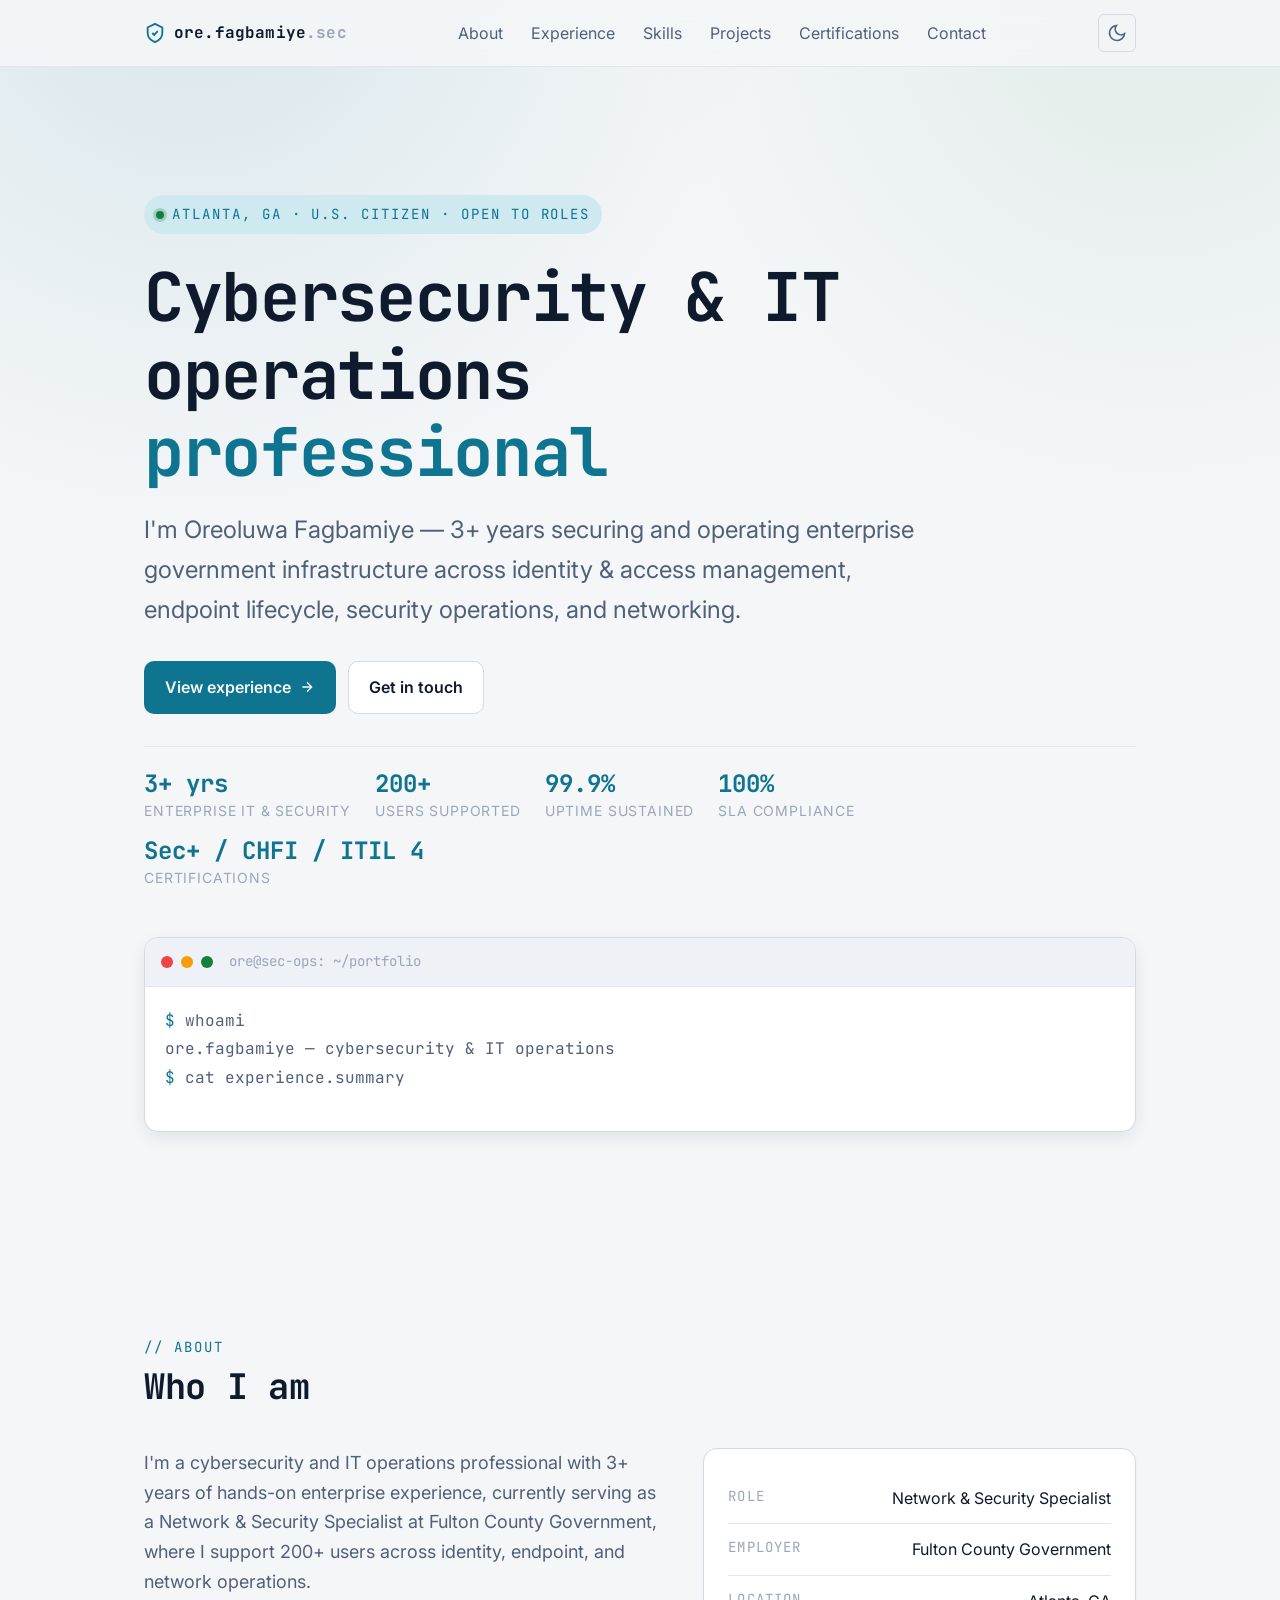
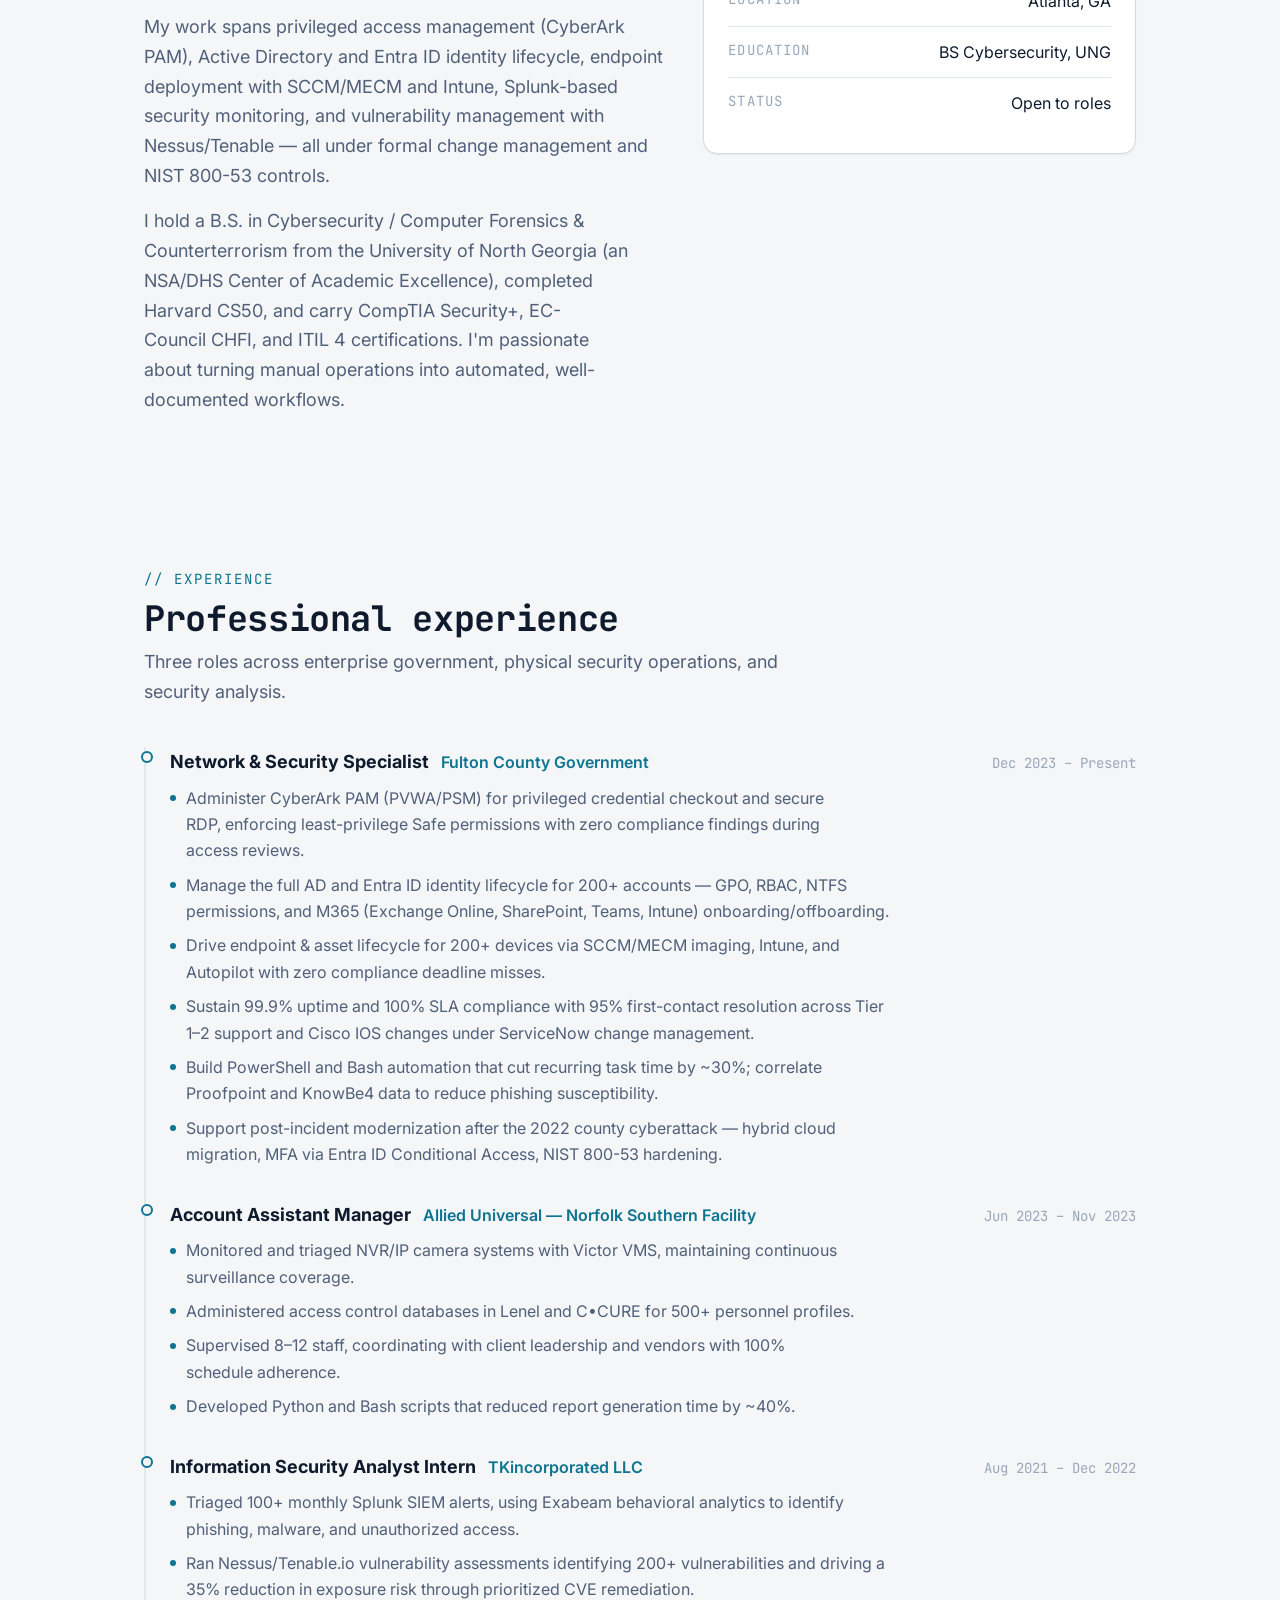
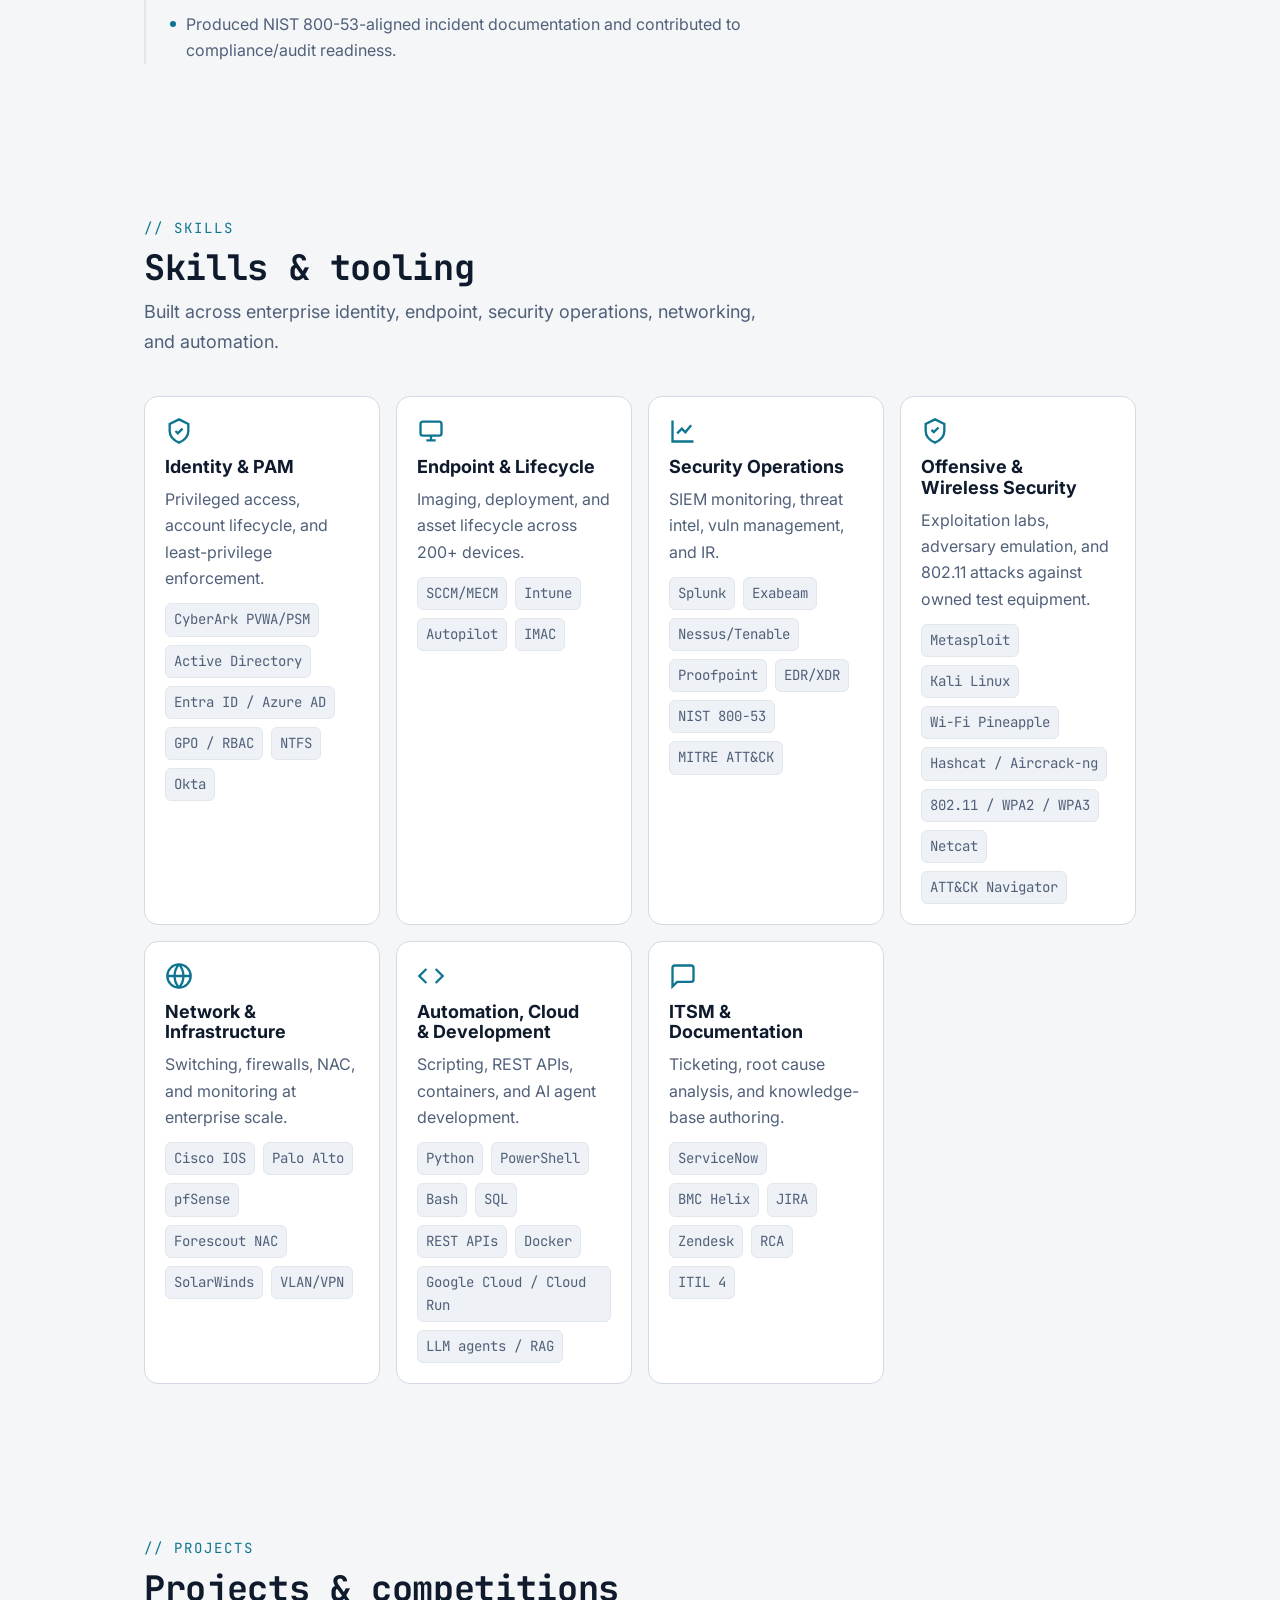
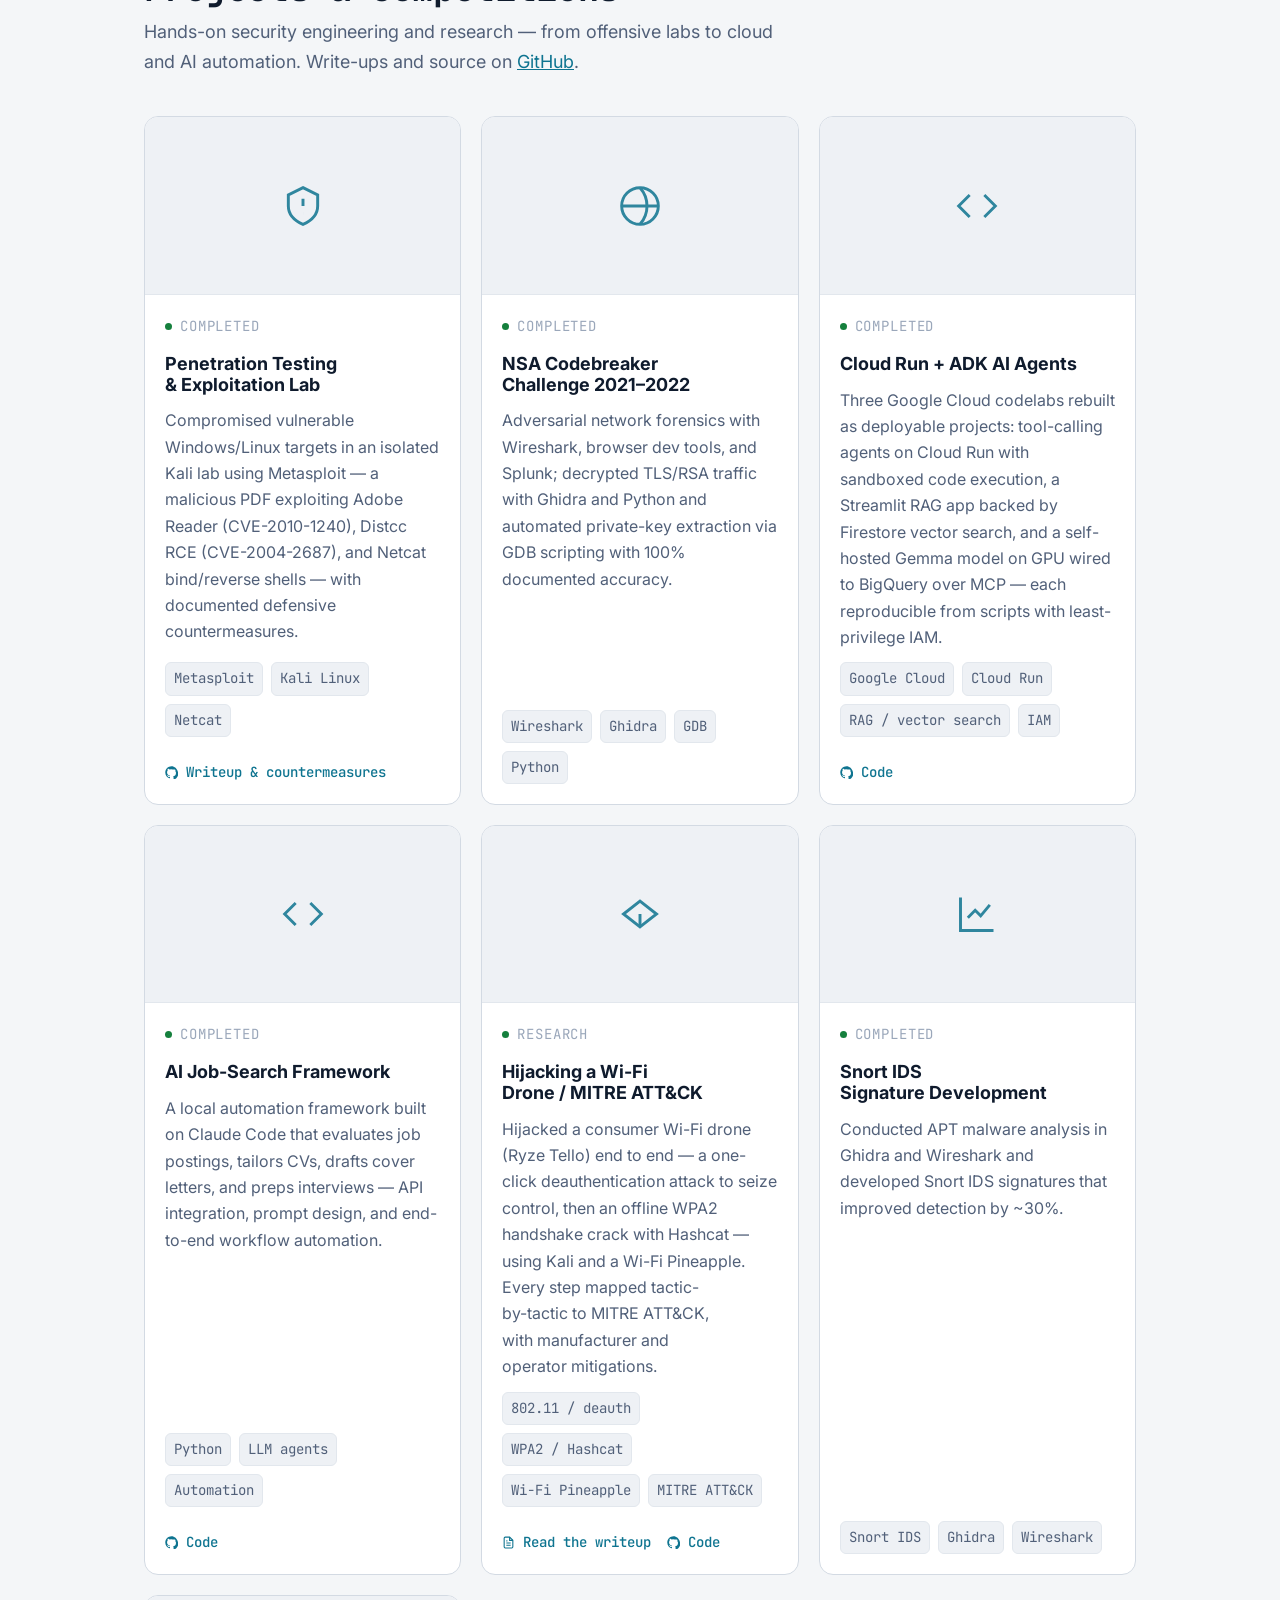
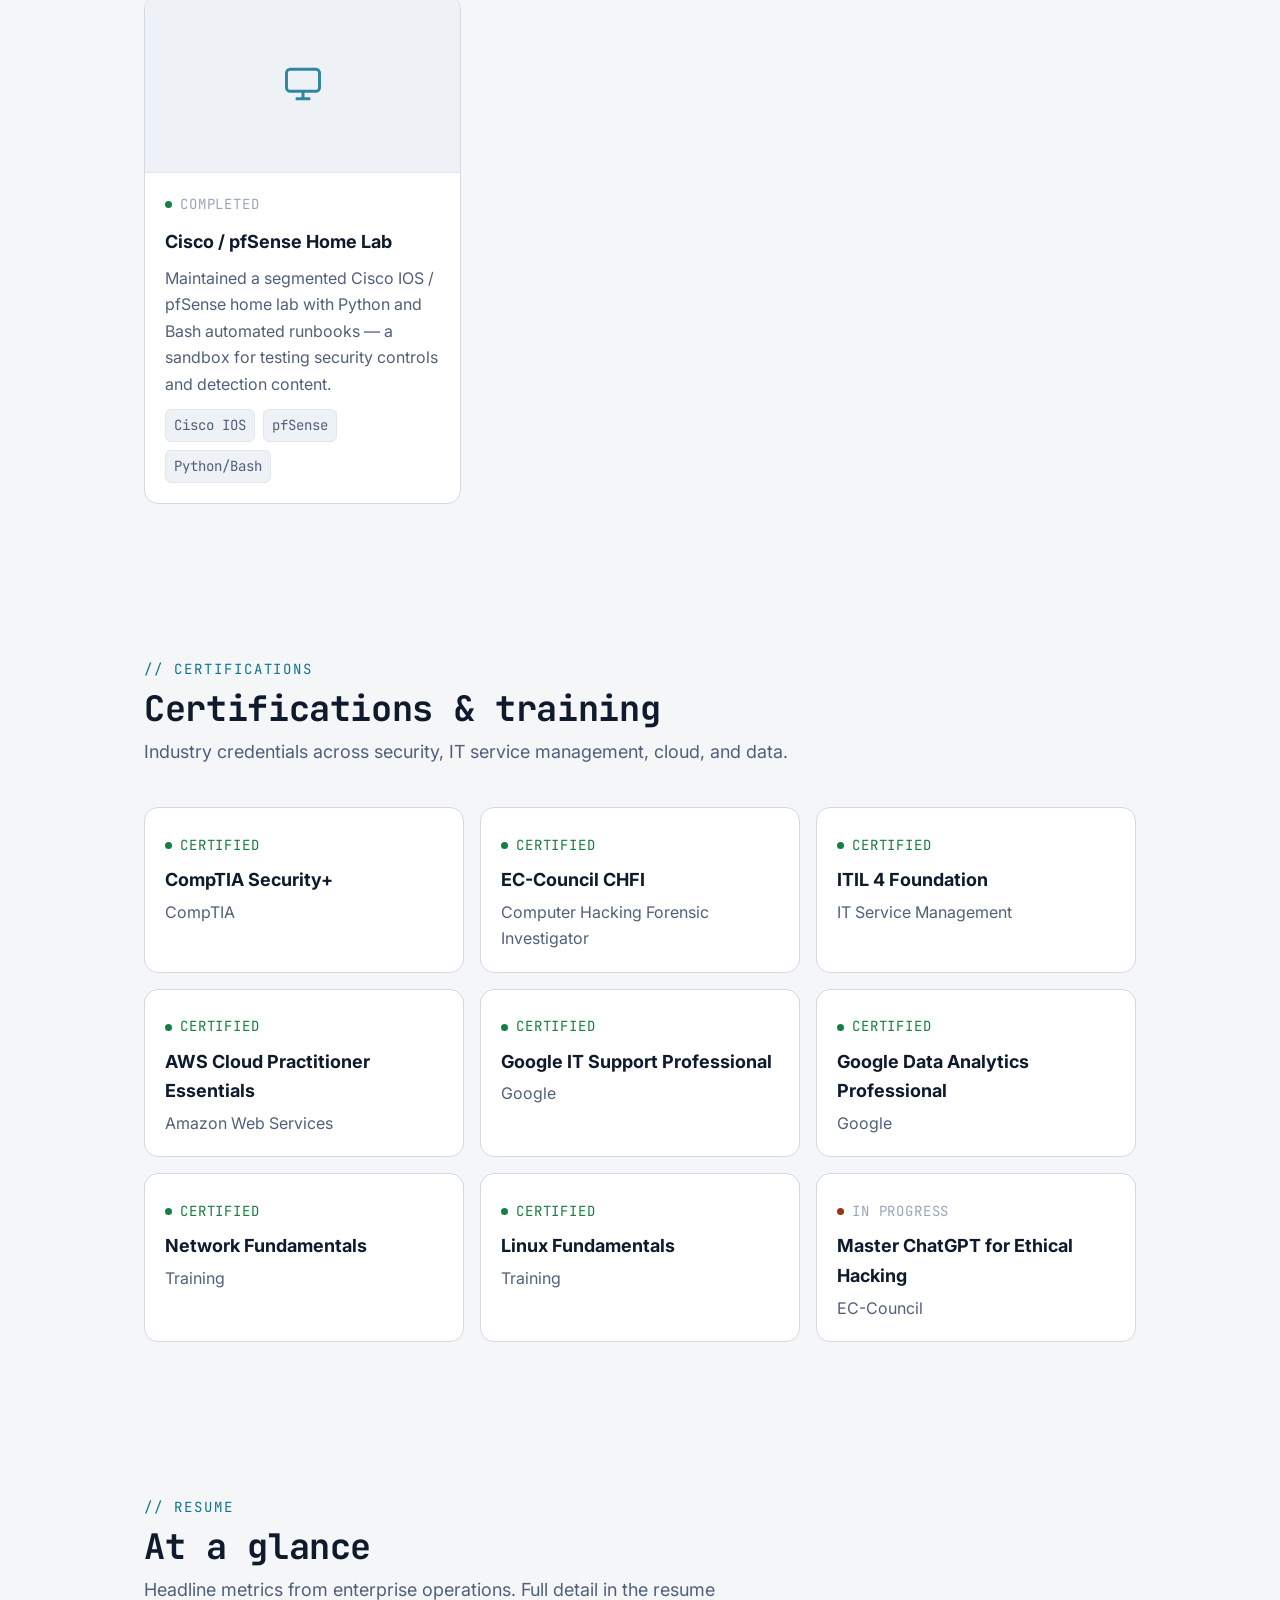
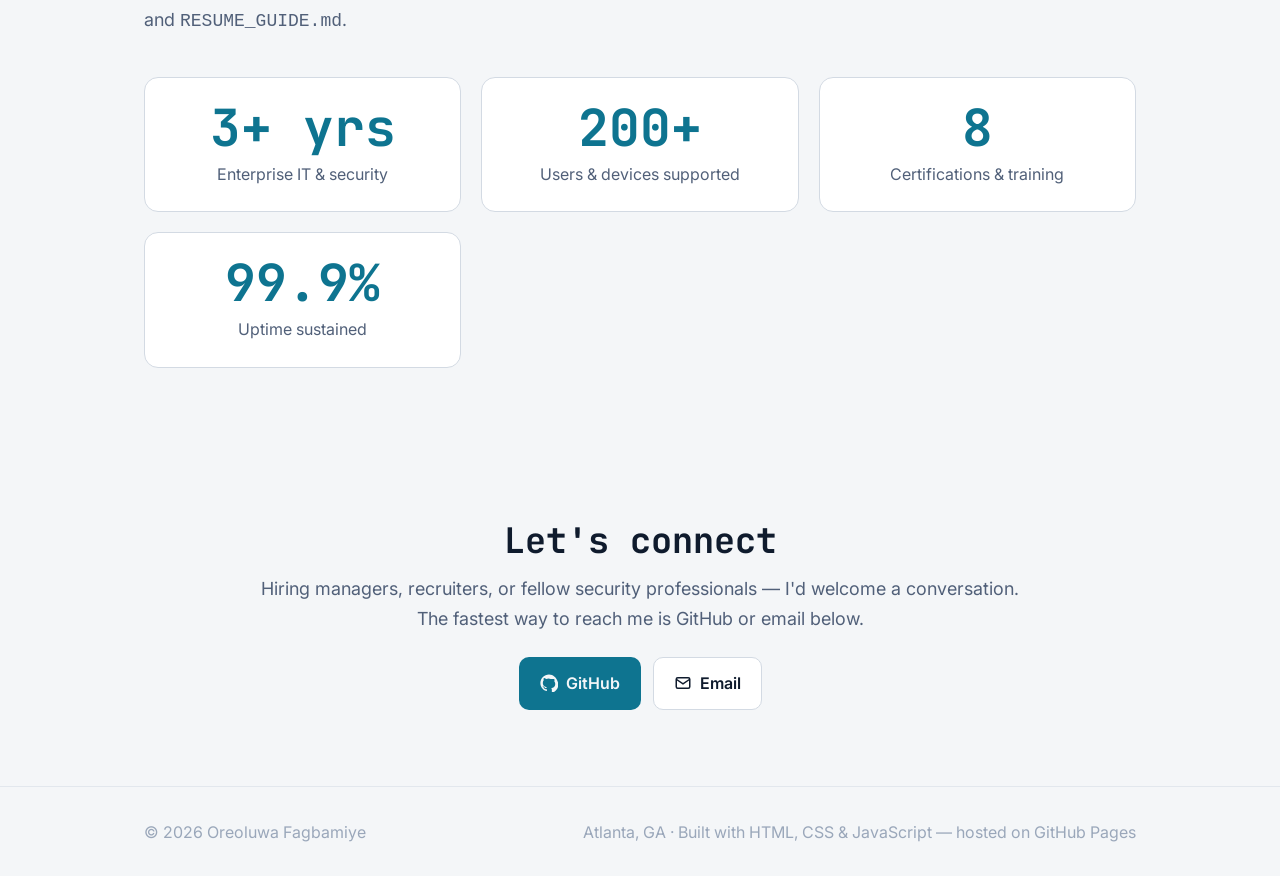
==== commit 8a7da930: "Add Wi-Fi drone hijacking writeup; refresh projects and skills - New page: writeups/hijacking-a-wifi" ====
--- a/index.html
+++ b/index.html
@@ -25,6 +25,17 @@
     />
 
     <link rel="stylesheet" href="styles.css" />
+    <style>
+      /* project-card outbound links */
+      .card-links { display: flex; flex-wrap: wrap; gap: var(--space-4); margin-top: var(--space-3); }
+      .card-links a {
+        display: inline-flex; align-items: center; gap: var(--space-2);
+        font-family: var(--font-display); font-size: var(--text-xs); font-weight: 500;
+        color: var(--color-primary); text-decoration: none;
+      }
+      .card-links a:hover { color: var(--color-primary-hover); text-decoration: underline; text-underline-offset: 3px; }
+      .card-links svg { width: 13px; height: 13px; }
+    </style>
     <link
       rel="icon"
       href="data:image/svg+xml,%3Csvg xmlns='http://www.w3.org/2000/svg' viewBox='0 0 24 24' fill='none' stroke='%2322d3ee' stroke-width='2'%3E%3Cpath d='M12 2l8 4v6c0 5-3.4 8-8 10-4.6-2-8-5-8-10V6l8-4z'/%3E%3Cpath d='M9 12l2 2 4-4'/%3E%3C/svg%3E"
@@ -324,6 +335,26 @@
             <div class="skill-card">
               <div class="skill-card__icon">
                 <svg width="28" height="28" viewBox="0 0 24 24" fill="none" stroke="currentColor" stroke-width="2" aria-hidden="true">
+                  <path d="M12 2l8 4v6c0 5-3.4 8-8 10-4.6-2-8-5-8-10V6l8-4z" />
+                  <path d="M15 9l-4 4-2-2" />
+                </svg>
+              </div>
+              <h3>Offensive &amp; Wireless Security</h3>
+              <p>Exploitation labs, adversary emulation, and 802.11 attacks against owned test equipment.</p>
+              <div class="skill-tags">
+                <span class="tag">Metasploit</span>
+                <span class="tag">Kali Linux</span>
+                <span class="tag">Wi-Fi Pineapple</span>
+                <span class="tag">Hashcat / Aircrack-ng</span>
+                <span class="tag">802.11 / WPA2 / WPA3</span>
+                <span class="tag">Netcat</span>
+                <span class="tag">ATT&amp;CK Navigator</span>
+              </div>
+            </div>
+
+            <div class="skill-card">
+              <div class="skill-card__icon">
+                <svg width="28" height="28" viewBox="0 0 24 24" fill="none" stroke="currentColor" stroke-width="2" aria-hidden="true">
                   <circle cx="12" cy="12" r="10" />
                   <path d="M2 12h20M12 2a15 15 0 0 1 0 20M12 2a15 15 0 0 0 0 20" />
                 </svg>
@@ -346,15 +377,17 @@
                   <path d="M16 18l6-6-6-6M8 6l-6 6 6 6" />
                 </svg>
               </div>
-              <h3>Automation &amp; Development</h3>
-              <p>Scripting, REST APIs, and AI agent development.</p>
+              <h3>Automation, Cloud &amp; Development</h3>
+              <p>Scripting, REST APIs, containers, and AI agent development.</p>
               <div class="skill-tags">
                 <span class="tag">Python</span>
                 <span class="tag">PowerShell</span>
                 <span class="tag">Bash</span>
                 <span class="tag">SQL</span>
                 <span class="tag">REST APIs</span>
-                <span class="tag">LangChain / OpenAI</span>
+                <span class="tag">Docker</span>
+                <span class="tag">Google Cloud / Cloud Run</span>
+                <span class="tag">LLM agents / RAG</span>
               </div>
             </div>
 
@@ -387,7 +420,8 @@
             <h2 class="section__title">Projects &amp; competitions</h2>
             <p class="section__lede">
               Hands-on security engineering and research — from offensive labs to
-              AI automation. Full write-ups live in this repo's project folders.
+              cloud and AI automation. Write-ups and source on
+              <a href="https://github.com/ocfagb" target="_blank" rel="noopener" style="color: var(--color-primary)">GitHub</a>.
             </p>
           </div>
 
@@ -412,6 +446,12 @@
                   <span class="tag">Metasploit</span>
                   <span class="tag">Kali Linux</span>
                   <span class="tag">Netcat</span>
+                </div>
+                <div class="card-links">
+                  <a href="https://github.com/ocfagb/hacktivity-vulns-exploits-lab" target="_blank" rel="noopener">
+                    <svg viewBox="0 0 24 24" fill="currentColor" aria-hidden="true"><path d="M12 .5C5.7.5.5 5.7.5 12c0 5 3.3 9.3 7.9 10.8.6.1.8-.3.8-.6v-2c-3.2.7-3.9-1.4-3.9-1.4-.5-1.3-1.3-1.7-1.3-1.7-1-.7.1-.7.1-.7 1.1.1 1.7 1.2 1.7 1.2 1 .1.8 1.7 2.6 1.2.1-.7.4-1.2.7-1.5-2.6-.3-5.3-1.3-5.3-5.8 0-1.3.5-2.3 1.2-3.1-.1-.3-.5-1.5.1-3.1 0 0 1-.3 3.3 1.2a11 11 0 0 1 5.9 0C18 6.5 19 6.8 19 6.8c.6 1.6.2 2.8.1 3.1.8.8 1.2 1.8 1.2 3.1 0 4.5-2.7 5.5-5.3 5.8.4.4.8 1.1.8 2.2v3.3c0 .3.2.7.8.6 4.6-1.5 7.9-5.8 7.9-10.8C23.5 5.7 18.3.5 12 .5z" /></svg>
+                    Writeup &amp; countermeasures
+                  </a>
                 </div>
               </div>
             </article>
@@ -449,16 +489,54 @@
               </div>
               <div class="project-card__body">
                 <span class="status-badge is-ready">Completed</span>
-                <h3>AI Workflow Automation Agent</h3>
+                <h3>Cloud Run + ADK AI Agents</h3>
                 <p>
-                  Built a Python/LangChain automation agent integrating the OpenAI
-                  REST API with JSON handling — demonstrating API integration,
-                  prompt engineering, and end-to-end workflow automation.
+                  Three Google Cloud codelabs rebuilt as deployable projects:
+                  tool-calling agents on Cloud Run with sandboxed code execution,
+                  a Streamlit RAG app backed by Firestore vector search, and a
+                  self-hosted Gemma model on GPU wired to BigQuery over MCP —
+                  each reproducible from scripts with least-privilege IAM.
+                </p>
+                <div class="project-card__tags">
+                  <span class="tag">Google Cloud</span>
+                  <span class="tag">Cloud Run</span>
+                  <span class="tag">RAG / vector search</span>
+                  <span class="tag">IAM</span>
+                </div>
+                <div class="card-links">
+                  <a href="https://github.com/ocfagb/cloud-run-adk-agents" target="_blank" rel="noopener">
+                    <svg viewBox="0 0 24 24" fill="currentColor" aria-hidden="true"><path d="M12 .5C5.7.5.5 5.7.5 12c0 5 3.3 9.3 7.9 10.8.6.1.8-.3.8-.6v-2c-3.2.7-3.9-1.4-3.9-1.4-.5-1.3-1.3-1.7-1.3-1.7-1-.7.1-.7.1-.7 1.1.1 1.7 1.2 1.7 1.2 1 .1.8 1.7 2.6 1.2.1-.7.4-1.2.7-1.5-2.6-.3-5.3-1.3-5.3-5.8 0-1.3.5-2.3 1.2-3.1-.1-.3-.5-1.5.1-3.1 0 0 1-.3 3.3 1.2a11 11 0 0 1 5.9 0C18 6.5 19 6.8 19 6.8c.6 1.6.2 2.8.1 3.1.8.8 1.2 1.8 1.2 3.1 0 4.5-2.7 5.5-5.3 5.8.4.4.8 1.1.8 2.2v3.3c0 .3.2.7.8.6 4.6-1.5 7.9-5.8 7.9-10.8C23.5 5.7 18.3.5 12 .5z" /></svg>
+                    Code
+                  </a>
+                </div>
+              </div>
+            </article>
+
+            <article class="project-card">
+              <div class="project-card__media">
+                <svg width="44" height="44" viewBox="0 0 24 24" fill="none" stroke="currentColor" stroke-width="1.6" aria-hidden="true">
+                  <path d="M16 18l6-6-6-6M8 6l-6 6 6 6" />
+                </svg>
+              </div>
+              <div class="project-card__body">
+                <span class="status-badge is-ready">Completed</span>
+                <h3>AI Job-Search Framework</h3>
+                <p>
+                  A local automation framework built on Claude Code that evaluates
+                  job postings, tailors CVs, drafts cover letters, and preps
+                  interviews — API integration, prompt design, and end-to-end
+                  workflow automation.
                 </p>
                 <div class="project-card__tags">
                   <span class="tag">Python</span>
-                  <span class="tag">LangChain</span>
-                  <span class="tag">OpenAI API</span>
+                  <span class="tag">LLM agents</span>
+                  <span class="tag">Automation</span>
+                </div>
+                <div class="card-links">
+                  <a href="https://github.com/ocfagb/ai-job-search" target="_blank" rel="noopener">
+                    <svg viewBox="0 0 24 24" fill="currentColor" aria-hidden="true"><path d="M12 .5C5.7.5.5 5.7.5 12c0 5 3.3 9.3 7.9 10.8.6.1.8-.3.8-.6v-2c-3.2.7-3.9-1.4-3.9-1.4-.5-1.3-1.3-1.7-1.3-1.7-1-.7.1-.7.1-.7 1.1.1 1.7 1.2 1.7 1.2 1 .1.8 1.7 2.6 1.2.1-.7.4-1.2.7-1.5-2.6-.3-5.3-1.3-5.3-5.8 0-1.3.5-2.3 1.2-3.1-.1-.3-.5-1.5.1-3.1 0 0 1-.3 3.3 1.2a11 11 0 0 1 5.9 0C18 6.5 19 6.8 19 6.8c.6 1.6.2 2.8.1 3.1.8.8 1.2 1.8 1.2 3.1 0 4.5-2.7 5.5-5.3 5.8.4.4.8 1.1.8 2.2v3.3c0 .3.2.7.8.6 4.6-1.5 7.9-5.8 7.9-10.8C23.5 5.7 18.3.5 12 .5z" /></svg>
+                    Code
+                  </a>
                 </div>
               </div>
             </article>
@@ -471,17 +549,30 @@
                 </svg>
               </div>
               <div class="project-card__body">
-                <span class="status-badge is-ready">Completed</span>
-                <h3>Drone Hacking / MITRE ATT&amp;CK</h3>
+                <span class="status-badge is-ready">Research</span>
+                <h3>Hijacking a Wi-Fi Drone / MITRE ATT&amp;CK</h3>
                 <p>
-                  Executed Wi-Fi/RF drone attack simulations by reverse-engineering
-                  the DJI SDK, mapping techniques to MITRE ATT&amp;CK and documenting
-                  detection and mitigation strategies.
+                  Hijacked a consumer Wi-Fi drone (Ryze Tello) end to end — a
+                  one-click deauthentication attack to seize control, then an
+                  offline WPA2 handshake crack with Hashcat — using Kali and a
+                  Wi-Fi Pineapple. Every step mapped tactic-by-tactic to MITRE
+                  ATT&amp;CK, with manufacturer and operator mitigations.
                 </p>
                 <div class="project-card__tags">
-                  <span class="tag">DJI SDK RE</span>
-                  <span class="tag">Wi-Fi/RF</span>
+                  <span class="tag">802.11 / deauth</span>
+                  <span class="tag">WPA2 / Hashcat</span>
+                  <span class="tag">Wi-Fi Pineapple</span>
                   <span class="tag">MITRE ATT&amp;CK</span>
+                </div>
+                <div class="card-links">
+                  <a href="writeups/hijacking-a-wifi-drone.html">
+                    <svg viewBox="0 0 24 24" fill="none" stroke="currentColor" stroke-width="2" aria-hidden="true"><path d="M14 2H6a2 2 0 0 0-2 2v16a2 2 0 0 0 2 2h12a2 2 0 0 0 2-2V8z" /><path d="M14 2v6h6M16 13H8M16 17H8M10 9H8" /></svg>
+                    Read the writeup
+                  </a>
+                  <a href="https://github.com/ocfagb/wifi-drone-hijacking-mitre-attack" target="_blank" rel="noopener">
+                    <svg viewBox="0 0 24 24" fill="currentColor" aria-hidden="true"><path d="M12 .5C5.7.5.5 5.7.5 12c0 5 3.3 9.3 7.9 10.8.6.1.8-.3.8-.6v-2c-3.2.7-3.9-1.4-3.9-1.4-.5-1.3-1.3-1.7-1.3-1.7-1-.7.1-.7.1-.7 1.1.1 1.7 1.2 1.7 1.2 1 .1.8 1.7 2.6 1.2.1-.7.4-1.2.7-1.5-2.6-.3-5.3-1.3-5.3-5.8 0-1.3.5-2.3 1.2-3.1-.1-.3-.5-1.5.1-3.1 0 0 1-.3 3.3 1.2a11 11 0 0 1 5.9 0C18 6.5 19 6.8 19 6.8c.6 1.6.2 2.8.1 3.1.8.8 1.2 1.8 1.2 3.1 0 4.5-2.7 5.5-5.3 5.8.4.4.8 1.1.8 2.2v3.3c0 .3.2.7.8.6 4.6-1.5 7.9-5.8 7.9-10.8C23.5 5.7 18.3.5 12 .5z" /></svg>
+                    Code
+                  </a>
                 </div>
               </div>
             </article>
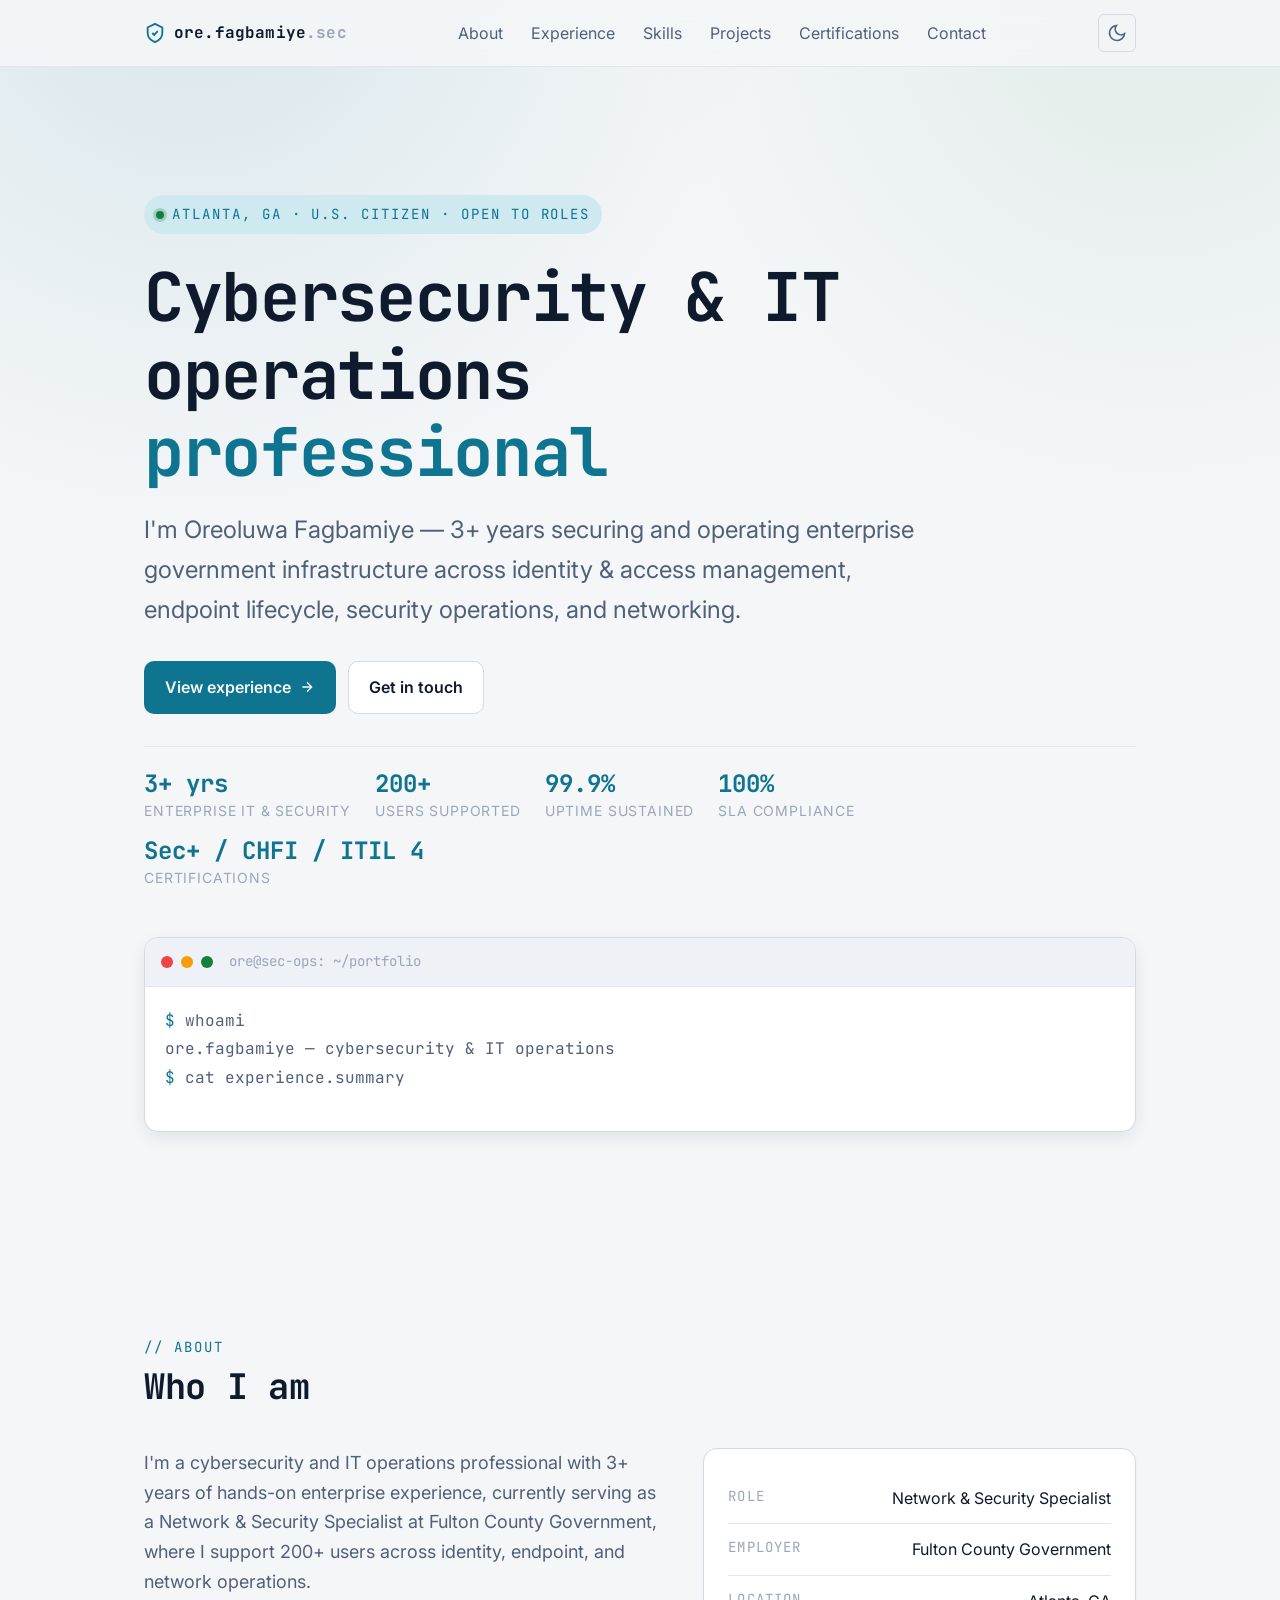
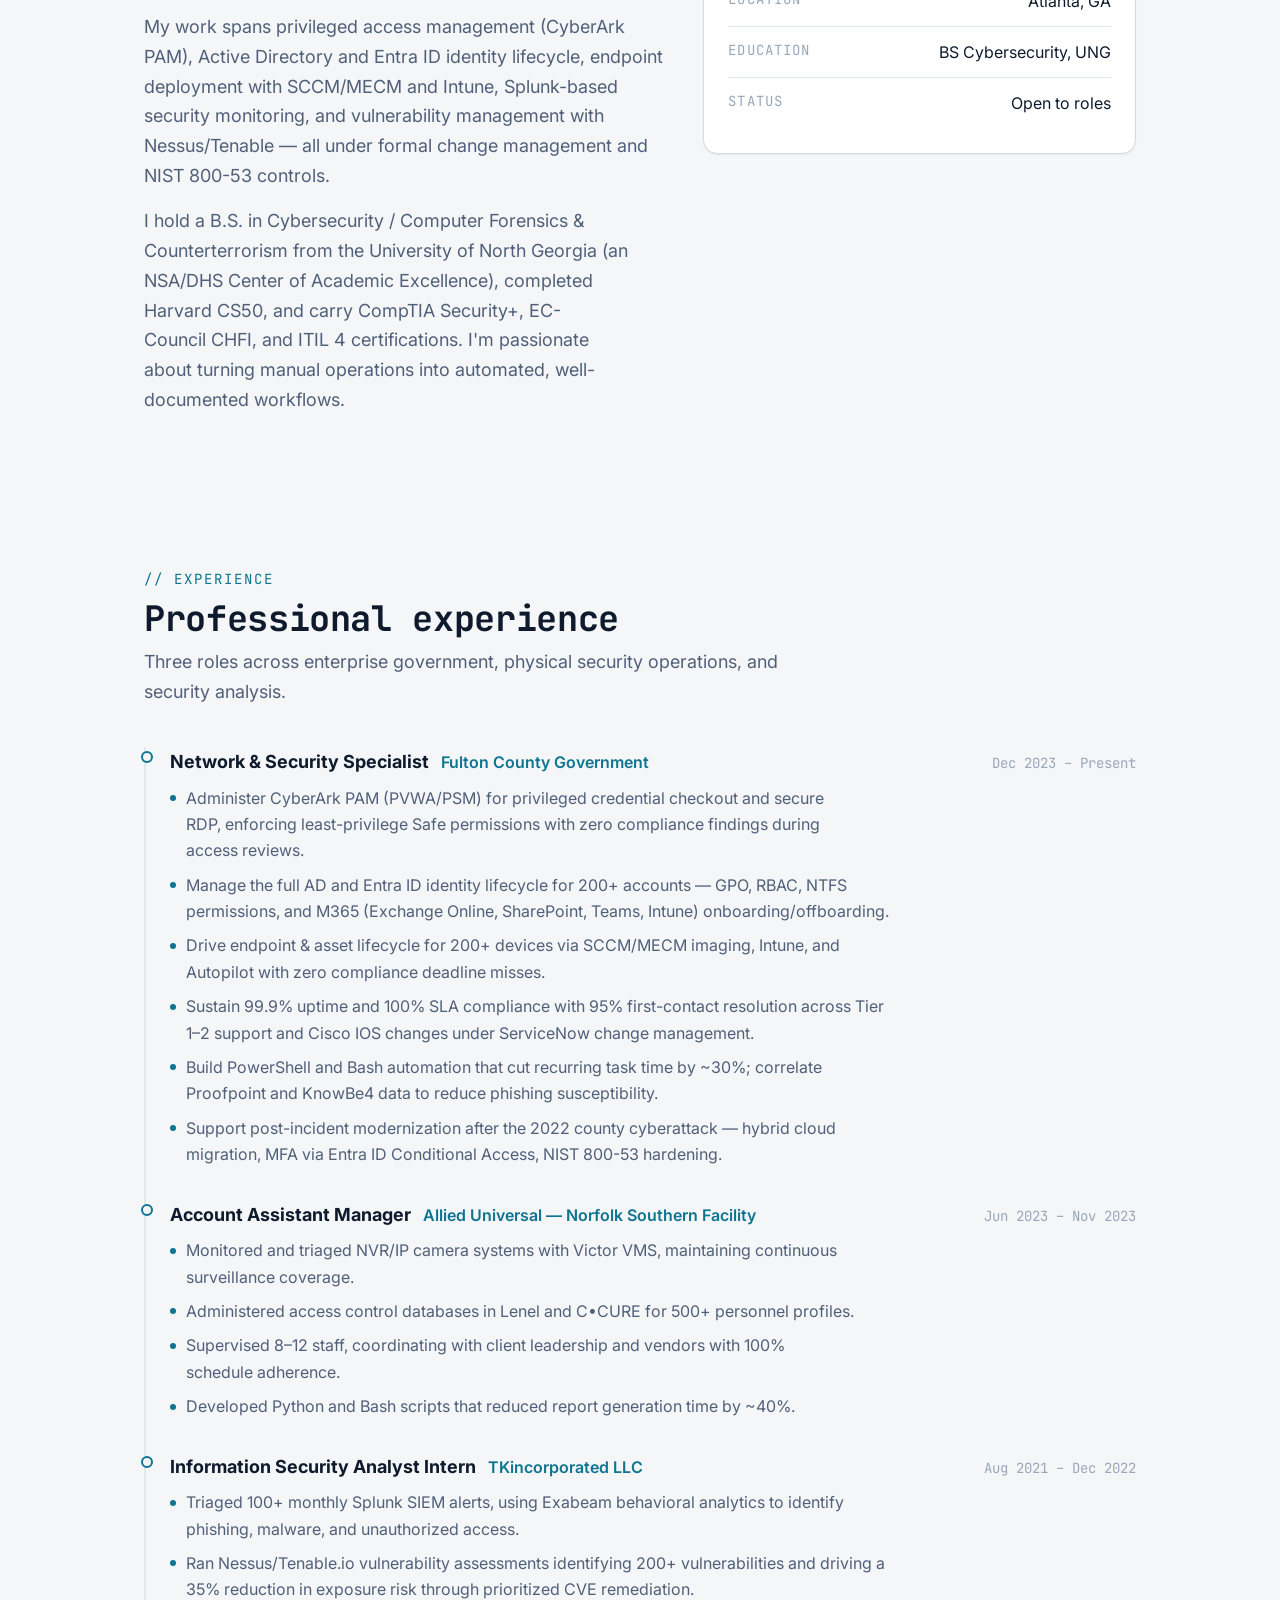
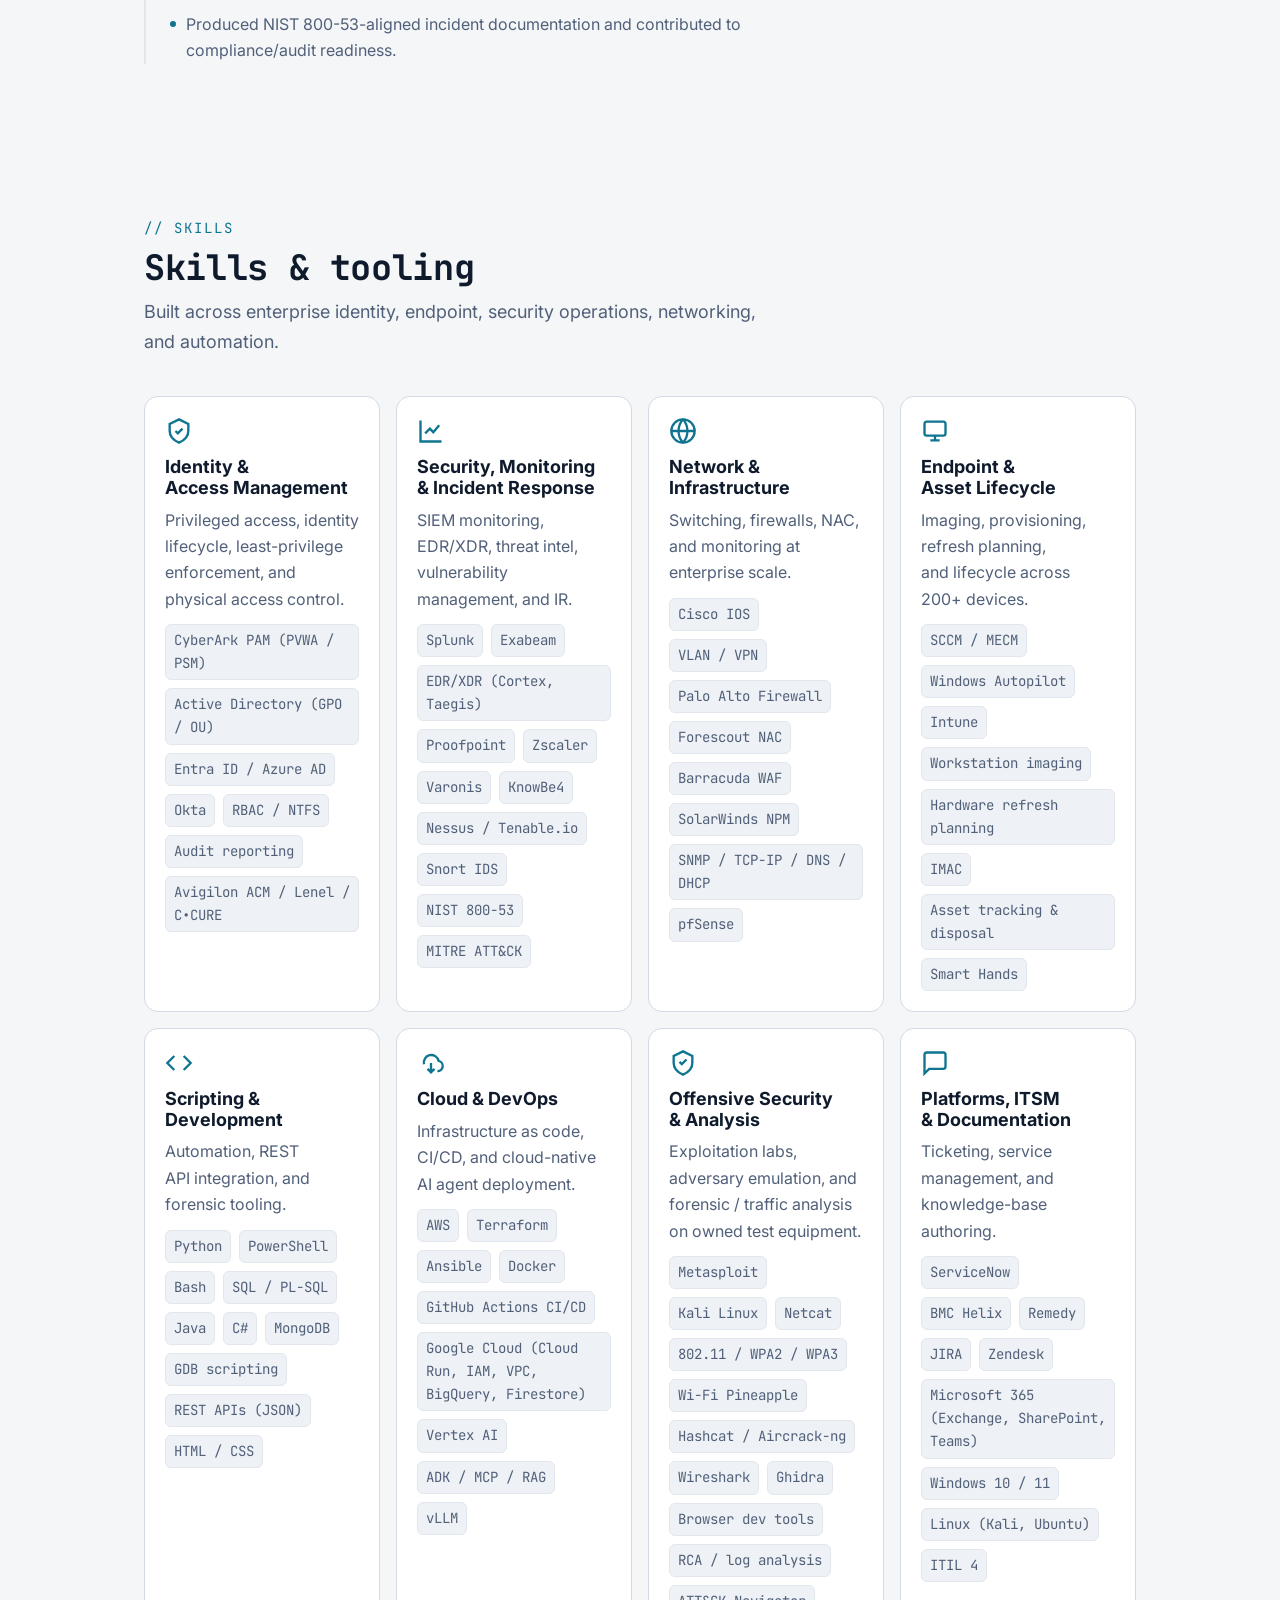
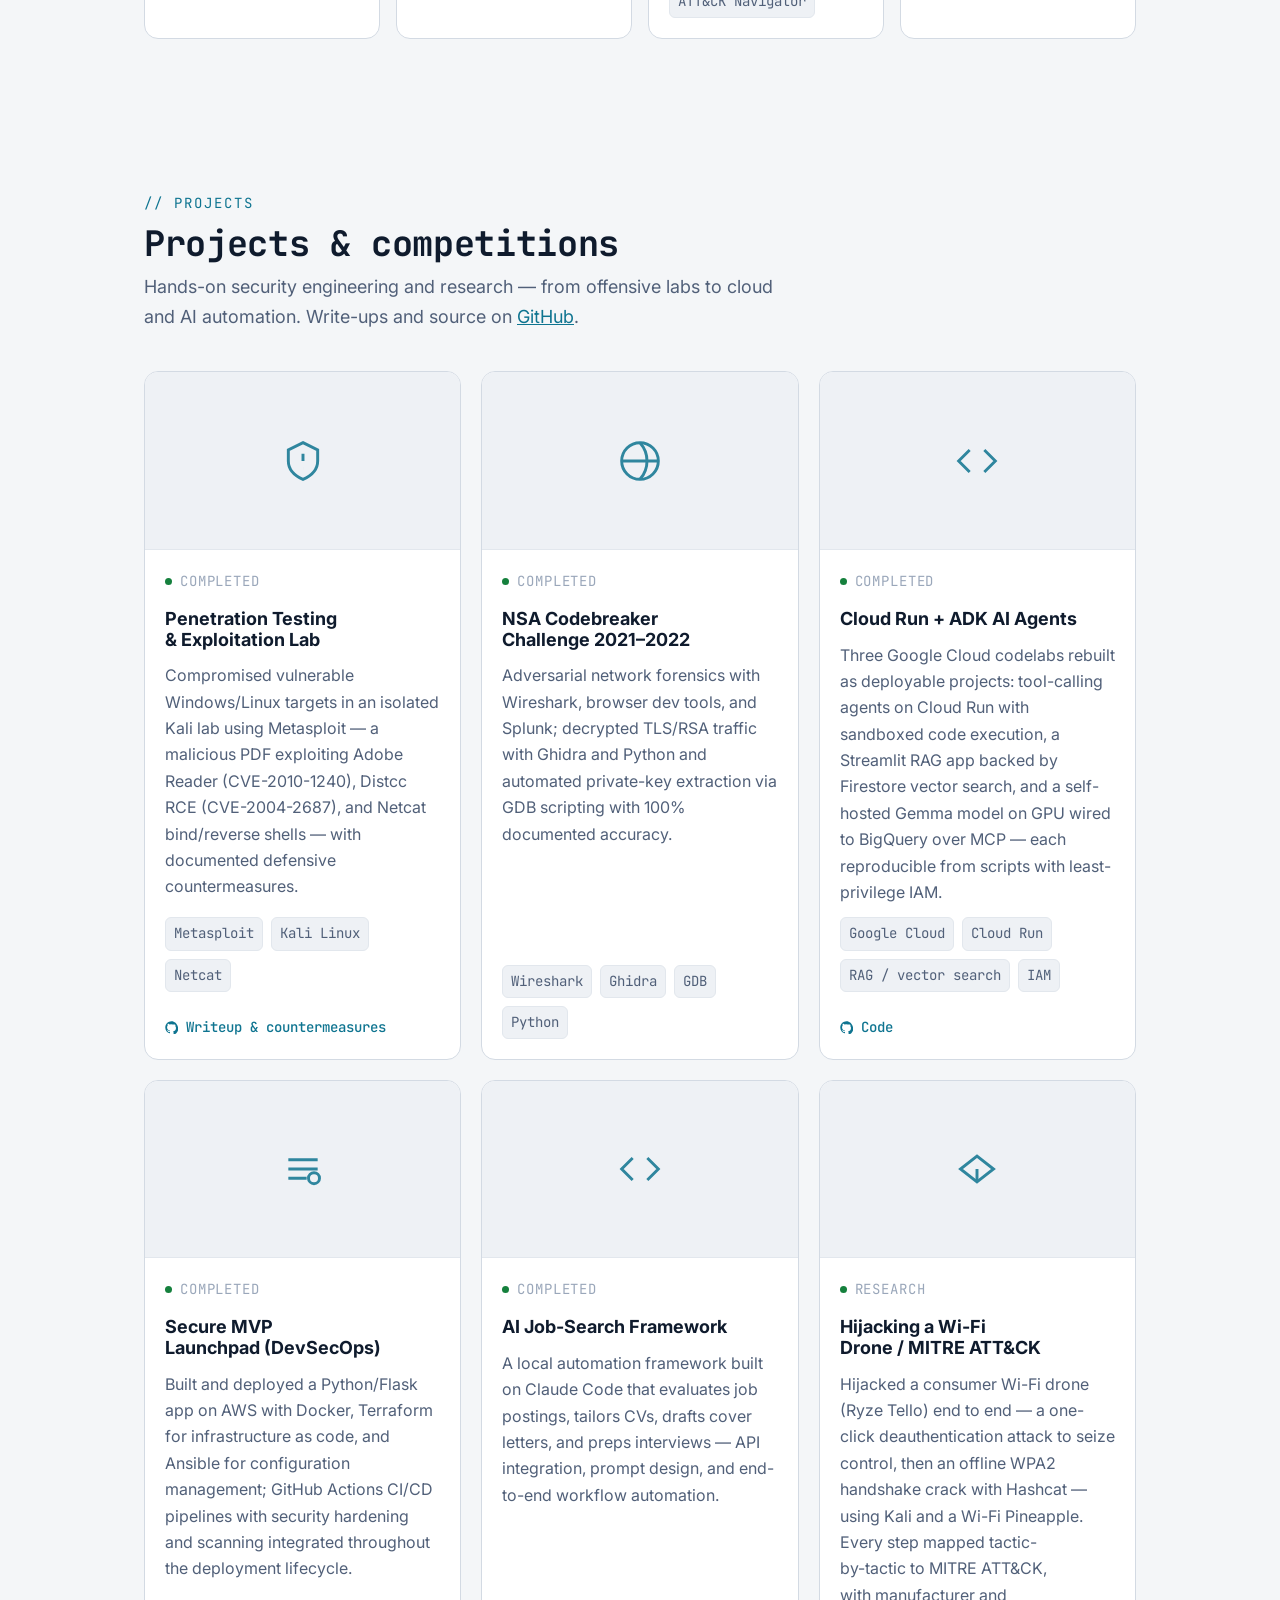
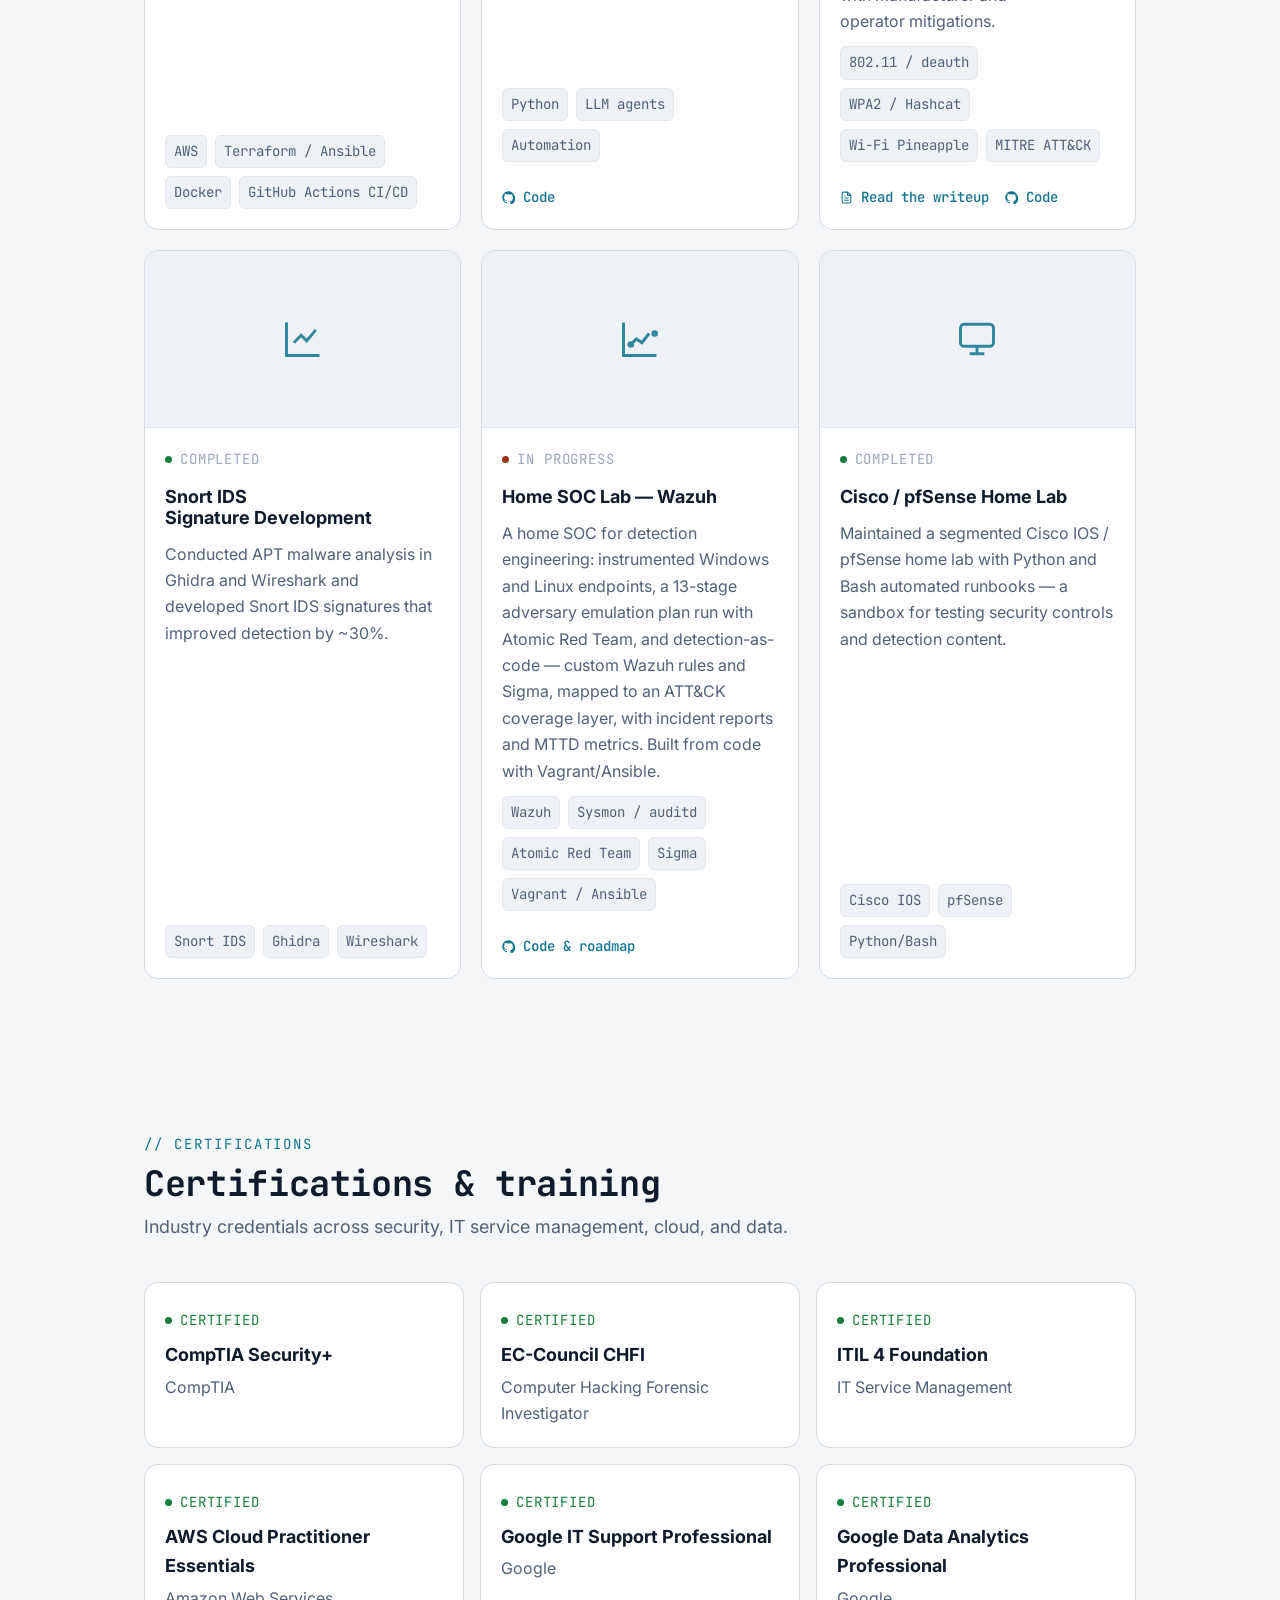
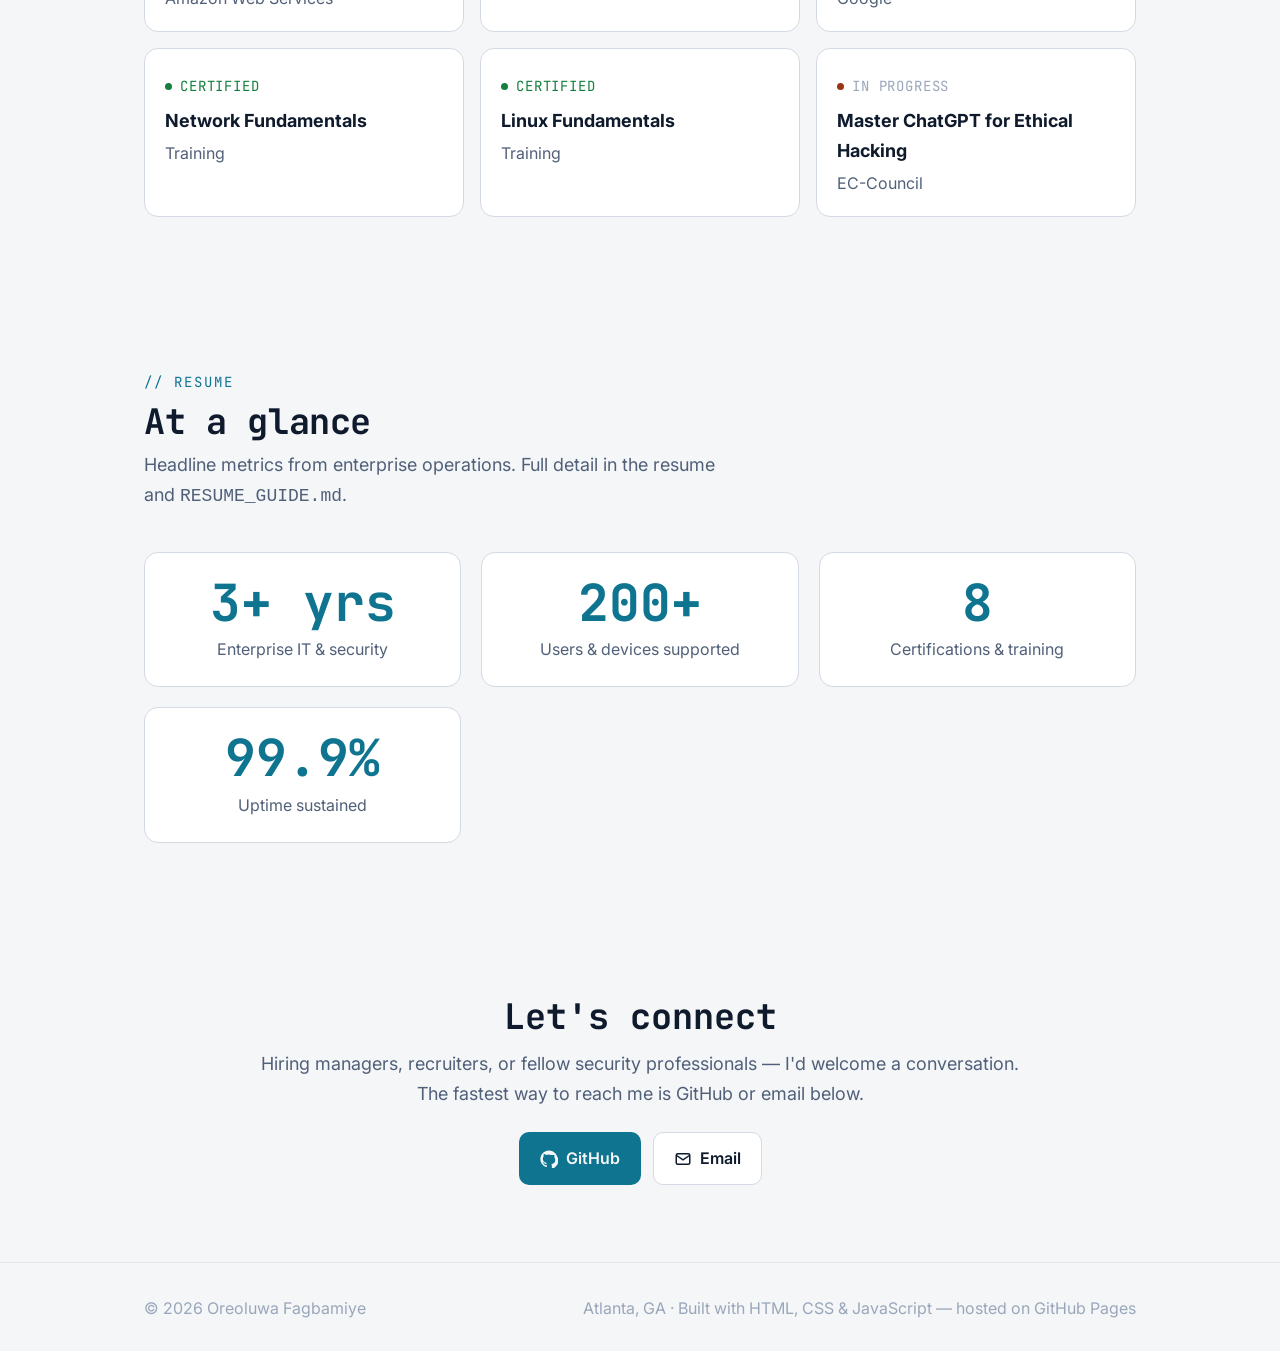
==== commit bebbade6: "Align skills and projects with current resume Skills: 8 cards mapped to the resume — Identity & Acce" ====
--- a/index.html
+++ b/index.html
@@ -283,15 +283,61 @@
                   <path d="M9 12l2 2 4-4" />
                 </svg>
               </div>
-              <h3>Identity &amp; PAM</h3>
-              <p>Privileged access, account lifecycle, and least-privilege enforcement.</p>
+              <h3>Identity &amp; Access Management</h3>
+              <p>Privileged access, identity lifecycle, least-privilege enforcement, and physical access control.</p>
               <div class="skill-tags">
-                <span class="tag">CyberArk PVWA/PSM</span>
-                <span class="tag">Active Directory</span>
+                <span class="tag">CyberArk PAM (PVWA / PSM)</span>
+                <span class="tag">Active Directory (GPO / OU)</span>
                 <span class="tag">Entra ID / Azure AD</span>
-                <span class="tag">GPO / RBAC</span>
-                <span class="tag">NTFS</span>
                 <span class="tag">Okta</span>
+                <span class="tag">RBAC / NTFS</span>
+                <span class="tag">Audit reporting</span>
+                <span class="tag">Avigilon ACM / Lenel / C&bull;CURE</span>
+              </div>
+            </div>
+
+            <div class="skill-card">
+              <div class="skill-card__icon">
+                <svg width="28" height="28" viewBox="0 0 24 24" fill="none" stroke="currentColor" stroke-width="2" aria-hidden="true">
+                  <path d="M3 3v18h18" />
+                  <path d="M7 14l4-4 3 3 5-6" />
+                </svg>
+              </div>
+              <h3>Security, Monitoring &amp; Incident Response</h3>
+              <p>SIEM monitoring, EDR/XDR, threat intel, vulnerability management, and IR.</p>
+              <div class="skill-tags">
+                <span class="tag">Splunk</span>
+                <span class="tag">Exabeam</span>
+                <span class="tag">EDR/XDR (Cortex, Taegis)</span>
+                <span class="tag">Proofpoint</span>
+                <span class="tag">Zscaler</span>
+                <span class="tag">Varonis</span>
+                <span class="tag">KnowBe4</span>
+                <span class="tag">Nessus / Tenable.io</span>
+                <span class="tag">Snort IDS</span>
+                <span class="tag">NIST 800-53</span>
+                <span class="tag">MITRE ATT&amp;CK</span>
+              </div>
+            </div>
+
+            <div class="skill-card">
+              <div class="skill-card__icon">
+                <svg width="28" height="28" viewBox="0 0 24 24" fill="none" stroke="currentColor" stroke-width="2" aria-hidden="true">
+                  <circle cx="12" cy="12" r="10" />
+                  <path d="M2 12h20M12 2a15 15 0 0 1 0 20M12 2a15 15 0 0 0 0 20" />
+                </svg>
+              </div>
+              <h3>Network &amp; Infrastructure</h3>
+              <p>Switching, firewalls, NAC, and monitoring at enterprise scale.</p>
+              <div class="skill-tags">
+                <span class="tag">Cisco IOS</span>
+                <span class="tag">VLAN / VPN</span>
+                <span class="tag">Palo Alto Firewall</span>
+                <span class="tag">Forescout NAC</span>
+                <span class="tag">Barracuda WAF</span>
+                <span class="tag">SolarWinds NPM</span>
+                <span class="tag">SNMP / TCP-IP / DNS / DHCP</span>
+                <span class="tag">pfSense</span>
               </div>
             </div>
 
@@ -302,33 +348,61 @@
                   <path d="M8 20h8M12 16v4" />
                 </svg>
               </div>
-              <h3>Endpoint &amp; Lifecycle</h3>
-              <p>Imaging, deployment, and asset lifecycle across 200+ devices.</p>
+              <h3>Endpoint &amp; Asset Lifecycle</h3>
+              <p>Imaging, provisioning, refresh planning, and lifecycle across 200+ devices.</p>
               <div class="skill-tags">
-                <span class="tag">SCCM/MECM</span>
+                <span class="tag">SCCM / MECM</span>
+                <span class="tag">Windows Autopilot</span>
                 <span class="tag">Intune</span>
-                <span class="tag">Autopilot</span>
+                <span class="tag">Workstation imaging</span>
+                <span class="tag">Hardware refresh planning</span>
                 <span class="tag">IMAC</span>
+                <span class="tag">Asset tracking &amp; disposal</span>
+                <span class="tag">Smart Hands</span>
               </div>
             </div>
 
             <div class="skill-card">
               <div class="skill-card__icon">
                 <svg width="28" height="28" viewBox="0 0 24 24" fill="none" stroke="currentColor" stroke-width="2" aria-hidden="true">
-                  <path d="M3 3v18h18" />
-                  <path d="M7 14l4-4 3 3 5-6" />
-                </svg>
-              </div>
-              <h3>Security Operations</h3>
-              <p>SIEM monitoring, threat intel, vuln management, and IR.</p>
+                  <path d="M16 18l6-6-6-6M8 6l-6 6 6 6" />
+                </svg>
+              </div>
+              <h3>Scripting &amp; Development</h3>
+              <p>Automation, REST API integration, and forensic tooling.</p>
               <div class="skill-tags">
-                <span class="tag">Splunk</span>
-                <span class="tag">Exabeam</span>
-                <span class="tag">Nessus/Tenable</span>
-                <span class="tag">Proofpoint</span>
-                <span class="tag">EDR/XDR</span>
-                <span class="tag">NIST 800-53</span>
-                <span class="tag">MITRE ATT&amp;CK</span>
+                <span class="tag">Python</span>
+                <span class="tag">PowerShell</span>
+                <span class="tag">Bash</span>
+                <span class="tag">SQL / PL-SQL</span>
+                <span class="tag">Java</span>
+                <span class="tag">C#</span>
+                <span class="tag">MongoDB</span>
+                <span class="tag">GDB scripting</span>
+                <span class="tag">REST APIs (JSON)</span>
+                <span class="tag">HTML / CSS</span>
+              </div>
+            </div>
+
+            <div class="skill-card">
+              <div class="skill-card__icon">
+                <svg width="28" height="28" viewBox="0 0 24 24" fill="none" stroke="currentColor" stroke-width="2" aria-hidden="true">
+                  <path d="M17.5 19a4.5 4.5 0 0 0 1-8.9A6 6 0 1 0 6 13" />
+                  <path d="M12 12v8M9 17l3 3 3-3" />
+                </svg>
+              </div>
+              <h3>Cloud &amp; DevOps</h3>
+              <p>Infrastructure as code, CI/CD, and cloud-native AI agent deployment.</p>
+              <div class="skill-tags">
+                <span class="tag">AWS</span>
+                <span class="tag">Terraform</span>
+                <span class="tag">Ansible</span>
+                <span class="tag">Docker</span>
+                <span class="tag">GitHub Actions CI/CD</span>
+                <span class="tag">Google Cloud (Cloud Run, IAM, VPC, BigQuery, Firestore)</span>
+                <span class="tag">Vertex AI</span>
+                <span class="tag">ADK / MCP / RAG</span>
+                <span class="tag">vLLM</span>
               </div>
             </div>
 
@@ -339,55 +413,20 @@
                   <path d="M15 9l-4 4-2-2" />
                 </svg>
               </div>
-              <h3>Offensive &amp; Wireless Security</h3>
-              <p>Exploitation labs, adversary emulation, and 802.11 attacks against owned test equipment.</p>
+              <h3>Offensive Security &amp; Analysis</h3>
+              <p>Exploitation labs, adversary emulation, and forensic / traffic analysis on owned test equipment.</p>
               <div class="skill-tags">
                 <span class="tag">Metasploit</span>
                 <span class="tag">Kali Linux</span>
+                <span class="tag">Netcat</span>
+                <span class="tag">802.11 / WPA2 / WPA3</span>
                 <span class="tag">Wi-Fi Pineapple</span>
                 <span class="tag">Hashcat / Aircrack-ng</span>
-                <span class="tag">802.11 / WPA2 / WPA3</span>
-                <span class="tag">Netcat</span>
+                <span class="tag">Wireshark</span>
+                <span class="tag">Ghidra</span>
+                <span class="tag">Browser dev tools</span>
+                <span class="tag">RCA / log analysis</span>
                 <span class="tag">ATT&amp;CK Navigator</span>
-              </div>
-            </div>
-
-            <div class="skill-card">
-              <div class="skill-card__icon">
-                <svg width="28" height="28" viewBox="0 0 24 24" fill="none" stroke="currentColor" stroke-width="2" aria-hidden="true">
-                  <circle cx="12" cy="12" r="10" />
-                  <path d="M2 12h20M12 2a15 15 0 0 1 0 20M12 2a15 15 0 0 0 0 20" />
-                </svg>
-              </div>
-              <h3>Network &amp; Infrastructure</h3>
-              <p>Switching, firewalls, NAC, and monitoring at enterprise scale.</p>
-              <div class="skill-tags">
-                <span class="tag">Cisco IOS</span>
-                <span class="tag">Palo Alto</span>
-                <span class="tag">pfSense</span>
-                <span class="tag">Forescout NAC</span>
-                <span class="tag">SolarWinds</span>
-                <span class="tag">VLAN/VPN</span>
-              </div>
-            </div>
-
-            <div class="skill-card">
-              <div class="skill-card__icon">
-                <svg width="28" height="28" viewBox="0 0 24 24" fill="none" stroke="currentColor" stroke-width="2" aria-hidden="true">
-                  <path d="M16 18l6-6-6-6M8 6l-6 6 6 6" />
-                </svg>
-              </div>
-              <h3>Automation, Cloud &amp; Development</h3>
-              <p>Scripting, REST APIs, containers, and AI agent development.</p>
-              <div class="skill-tags">
-                <span class="tag">Python</span>
-                <span class="tag">PowerShell</span>
-                <span class="tag">Bash</span>
-                <span class="tag">SQL</span>
-                <span class="tag">REST APIs</span>
-                <span class="tag">Docker</span>
-                <span class="tag">Google Cloud / Cloud Run</span>
-                <span class="tag">LLM agents / RAG</span>
               </div>
             </div>
 
@@ -397,14 +436,17 @@
                   <path d="M21 15a2 2 0 0 1-2 2H7l-4 4V5a2 2 0 0 1 2-2h14a2 2 0 0 1 2 2z" />
                 </svg>
               </div>
-              <h3>ITSM &amp; Documentation</h3>
-              <p>Ticketing, root cause analysis, and knowledge-base authoring.</p>
+              <h3>Platforms, ITSM &amp; Documentation</h3>
+              <p>Ticketing, service management, and knowledge-base authoring.</p>
               <div class="skill-tags">
                 <span class="tag">ServiceNow</span>
                 <span class="tag">BMC Helix</span>
+                <span class="tag">Remedy</span>
                 <span class="tag">JIRA</span>
                 <span class="tag">Zendesk</span>
-                <span class="tag">RCA</span>
+                <span class="tag">Microsoft 365 (Exchange, SharePoint, Teams)</span>
+                <span class="tag">Windows 10 / 11</span>
+                <span class="tag">Linux (Kali, Ubuntu)</span>
                 <span class="tag">ITIL 4</span>
               </div>
             </div>
@@ -515,6 +557,32 @@
             <article class="project-card">
               <div class="project-card__media">
                 <svg width="44" height="44" viewBox="0 0 24 24" fill="none" stroke="currentColor" stroke-width="1.6" aria-hidden="true">
+                  <path d="M4 7l16 0M4 12l16 0M4 17l10 0" />
+                  <circle cx="18" cy="17" r="3" />
+                </svg>
+              </div>
+              <div class="project-card__body">
+                <span class="status-badge is-ready">Completed</span>
+                <h3>Secure MVP Launchpad (DevSecOps)</h3>
+                <p>
+                  Built and deployed a Python/Flask app on AWS with Docker,
+                  Terraform for infrastructure as code, and Ansible for
+                  configuration management; GitHub Actions CI/CD pipelines with
+                  security hardening and scanning integrated throughout the
+                  deployment lifecycle.
+                </p>
+                <div class="project-card__tags">
+                  <span class="tag">AWS</span>
+                  <span class="tag">Terraform / Ansible</span>
+                  <span class="tag">Docker</span>
+                  <span class="tag">GitHub Actions CI/CD</span>
+                </div>
+              </div>
+            </article>
+
+            <article class="project-card">
+              <div class="project-card__media">
+                <svg width="44" height="44" viewBox="0 0 24 24" fill="none" stroke="currentColor" stroke-width="1.6" aria-hidden="true">
                   <path d="M16 18l6-6-6-6M8 6l-6 6 6 6" />
                 </svg>
               </div>
@@ -595,6 +663,40 @@
                   <span class="tag">Snort IDS</span>
                   <span class="tag">Ghidra</span>
                   <span class="tag">Wireshark</span>
+                </div>
+              </div>
+            </article>
+
+            <article class="project-card">
+              <div class="project-card__media">
+                <svg width="44" height="44" viewBox="0 0 24 24" fill="none" stroke="currentColor" stroke-width="1.6" aria-hidden="true">
+                  <path d="M3 3v18h18" />
+                  <path d="M7 15l3-3 3 2 4-5" />
+                  <circle cx="7" cy="15" r="1" /><circle cx="20" cy="9" r="1" />
+                </svg>
+              </div>
+              <div class="project-card__body">
+                <span class="status-badge">In progress</span>
+                <h3>Home SOC Lab — Wazuh</h3>
+                <p>
+                  A home SOC for detection engineering: instrumented Windows and
+                  Linux endpoints, a 13-stage adversary emulation plan run with
+                  Atomic Red Team, and detection-as-code — custom Wazuh rules and
+                  Sigma, mapped to an ATT&amp;CK coverage layer, with incident
+                  reports and MTTD metrics. Built from code with Vagrant/Ansible.
+                </p>
+                <div class="project-card__tags">
+                  <span class="tag">Wazuh</span>
+                  <span class="tag">Sysmon / auditd</span>
+                  <span class="tag">Atomic Red Team</span>
+                  <span class="tag">Sigma</span>
+                  <span class="tag">Vagrant / Ansible</span>
+                </div>
+                <div class="card-links">
+                  <a href="https://github.com/ocfagb/home-soc-lab-wazuh" target="_blank" rel="noopener">
+                    <svg viewBox="0 0 24 24" fill="currentColor" aria-hidden="true"><path d="M12 .5C5.7.5.5 5.7.5 12c0 5 3.3 9.3 7.9 10.8.6.1.8-.3.8-.6v-2c-3.2.7-3.9-1.4-3.9-1.4-.5-1.3-1.3-1.7-1.3-1.7-1-.7.1-.7.1-.7 1.1.1 1.7 1.2 1.7 1.2 1 .1.8 1.7 2.6 1.2.1-.7.4-1.2.7-1.5-2.6-.3-5.3-1.3-5.3-5.8 0-1.3.5-2.3 1.2-3.1-.1-.3-.5-1.5.1-3.1 0 0 1-.3 3.3 1.2a11 11 0 0 1 5.9 0C18 6.5 19 6.8 19 6.8c.6 1.6.2 2.8.1 3.1.8.8 1.2 1.8 1.2 3.1 0 4.5-2.7 5.5-5.3 5.8.4.4.8 1.1.8 2.2v3.3c0 .3.2.7.8.6 4.6-1.5 7.9-5.8 7.9-10.8C23.5 5.7 18.3.5 12 .5z" /></svg>
+                    Code &amp; roadmap
+                  </a>
                 </div>
               </div>
             </article>
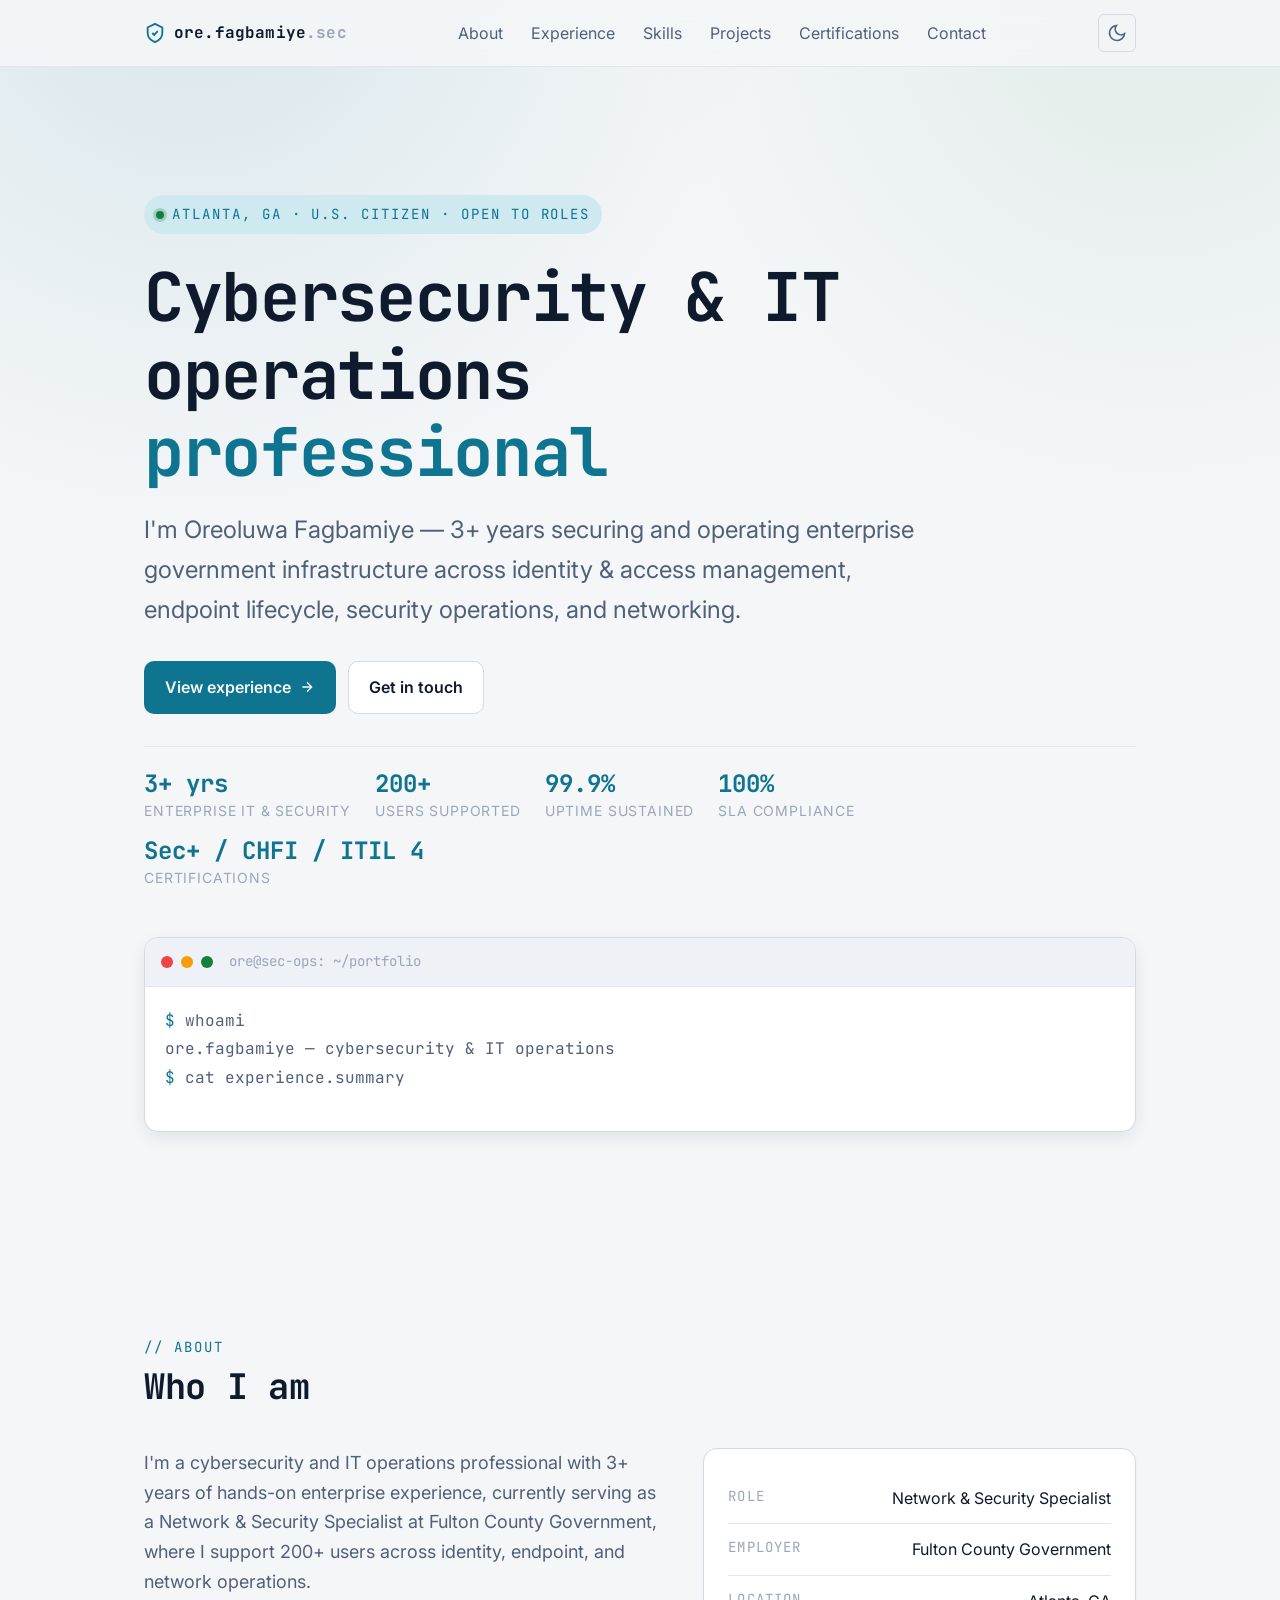
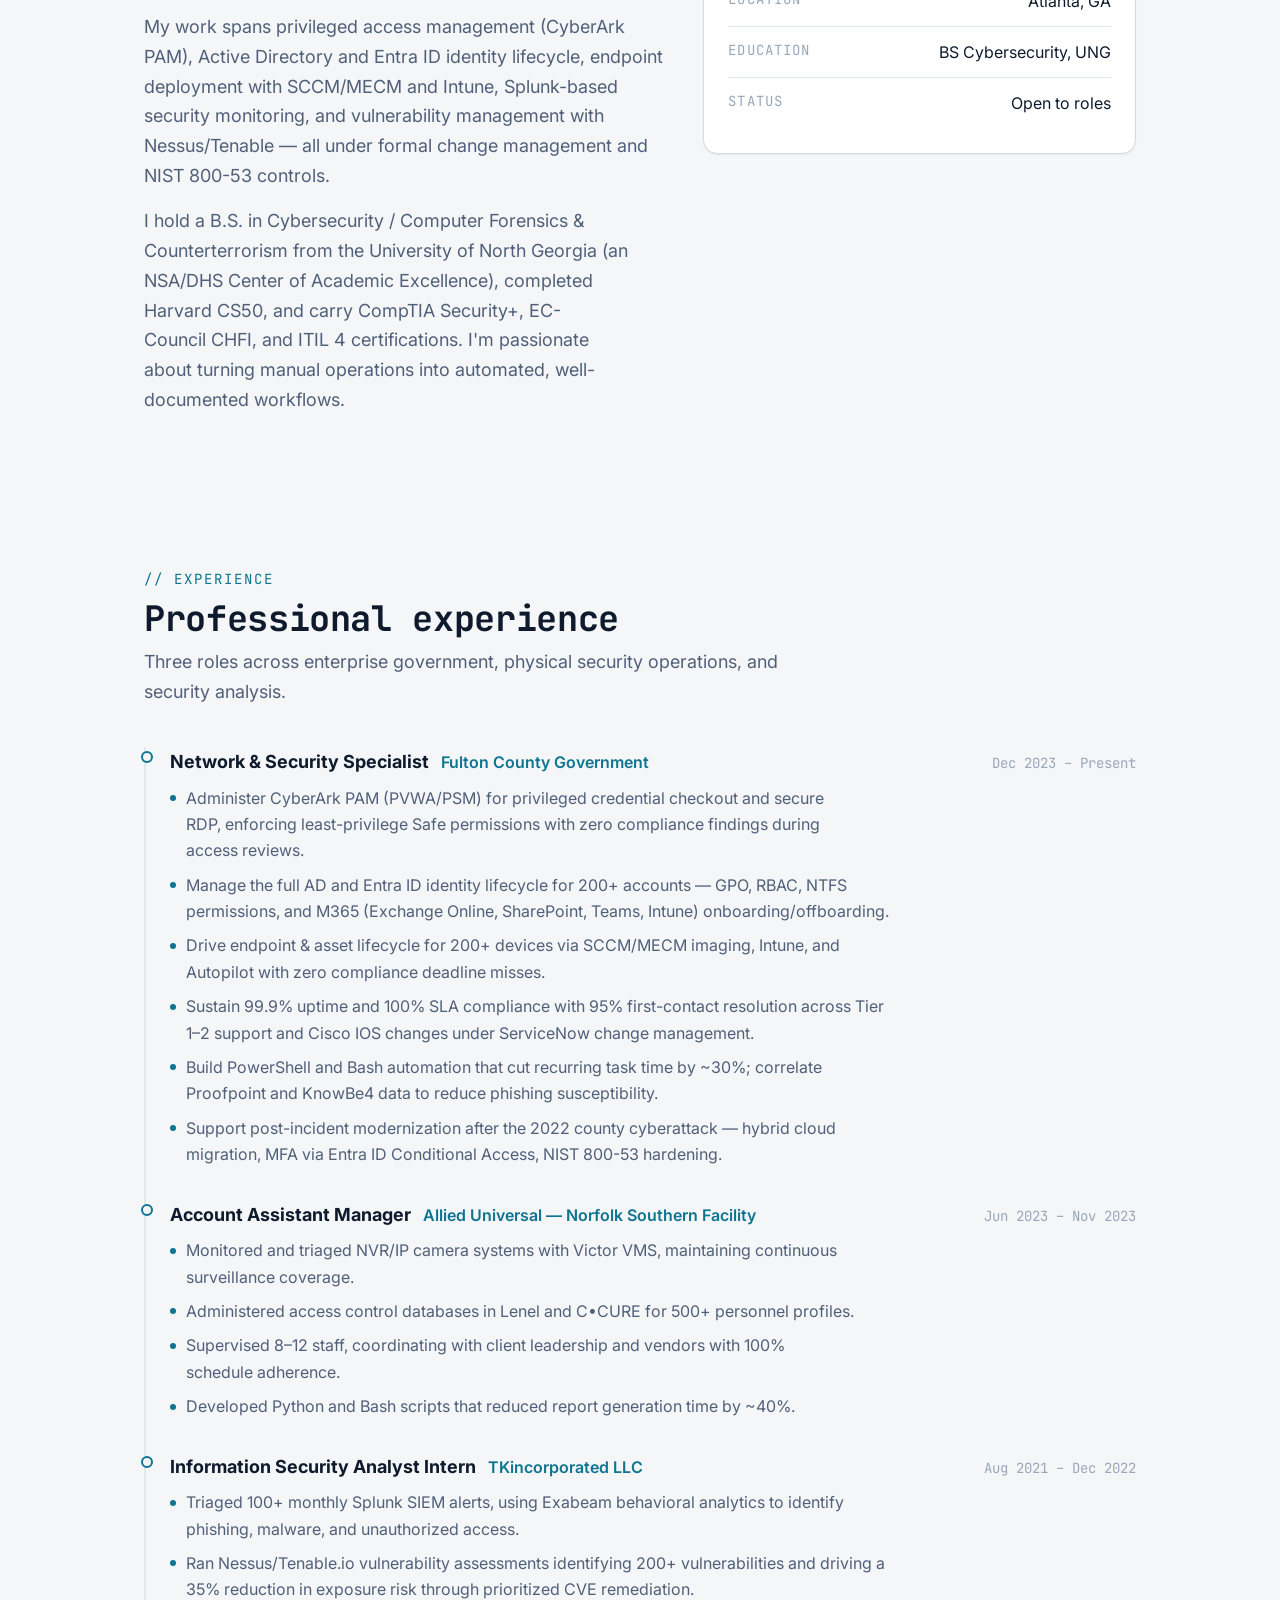
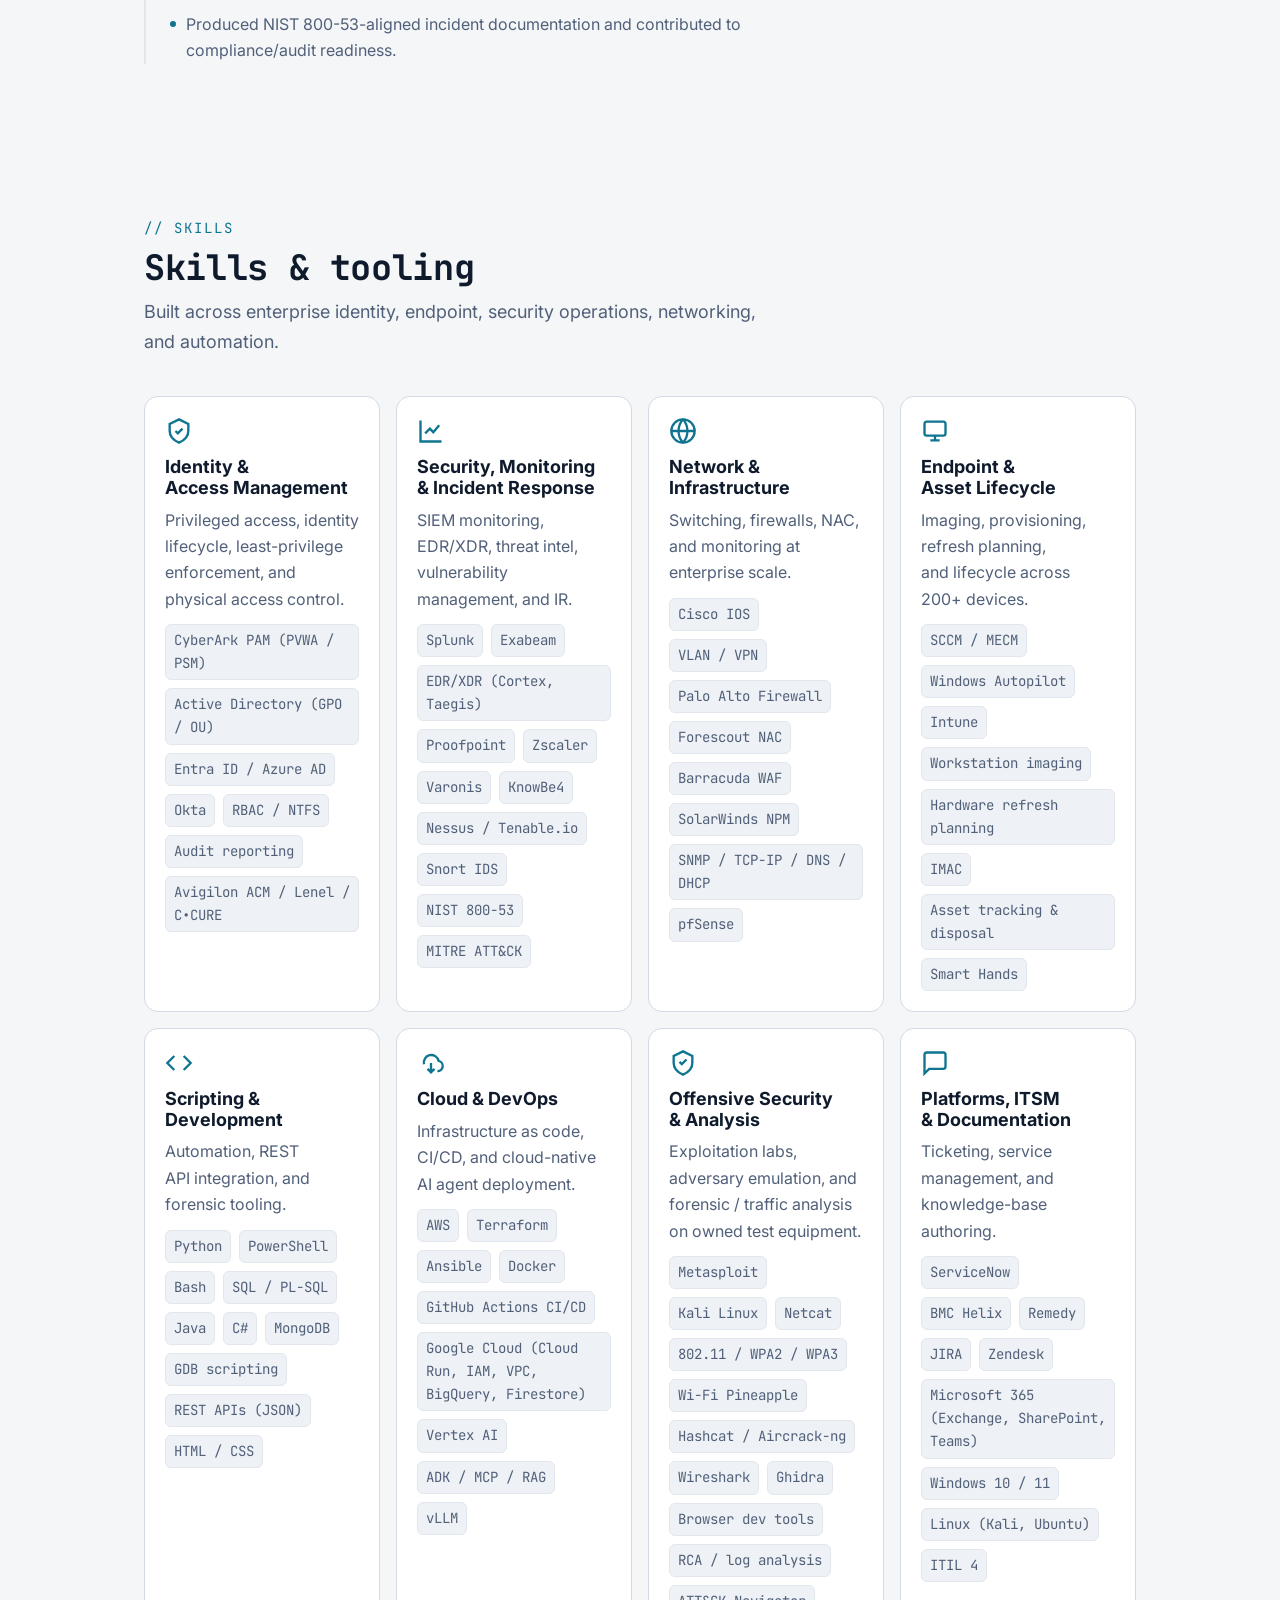
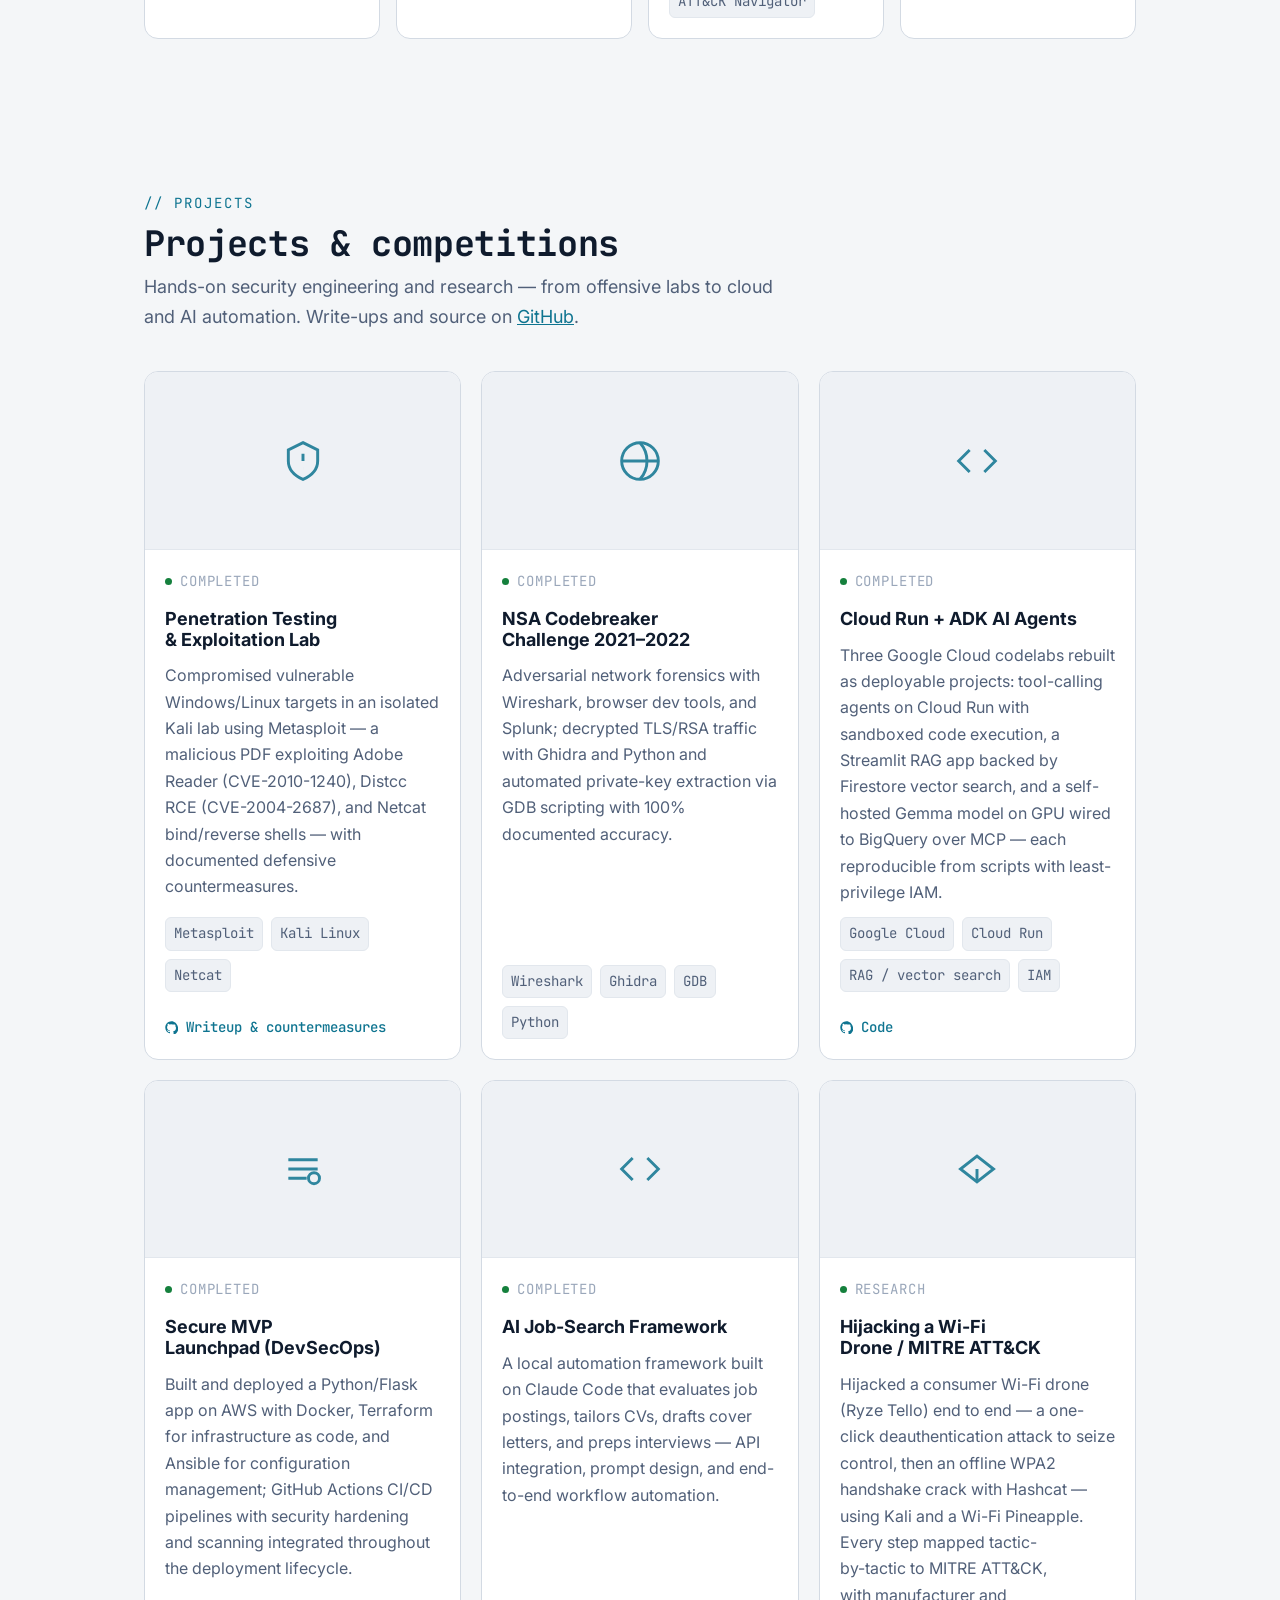
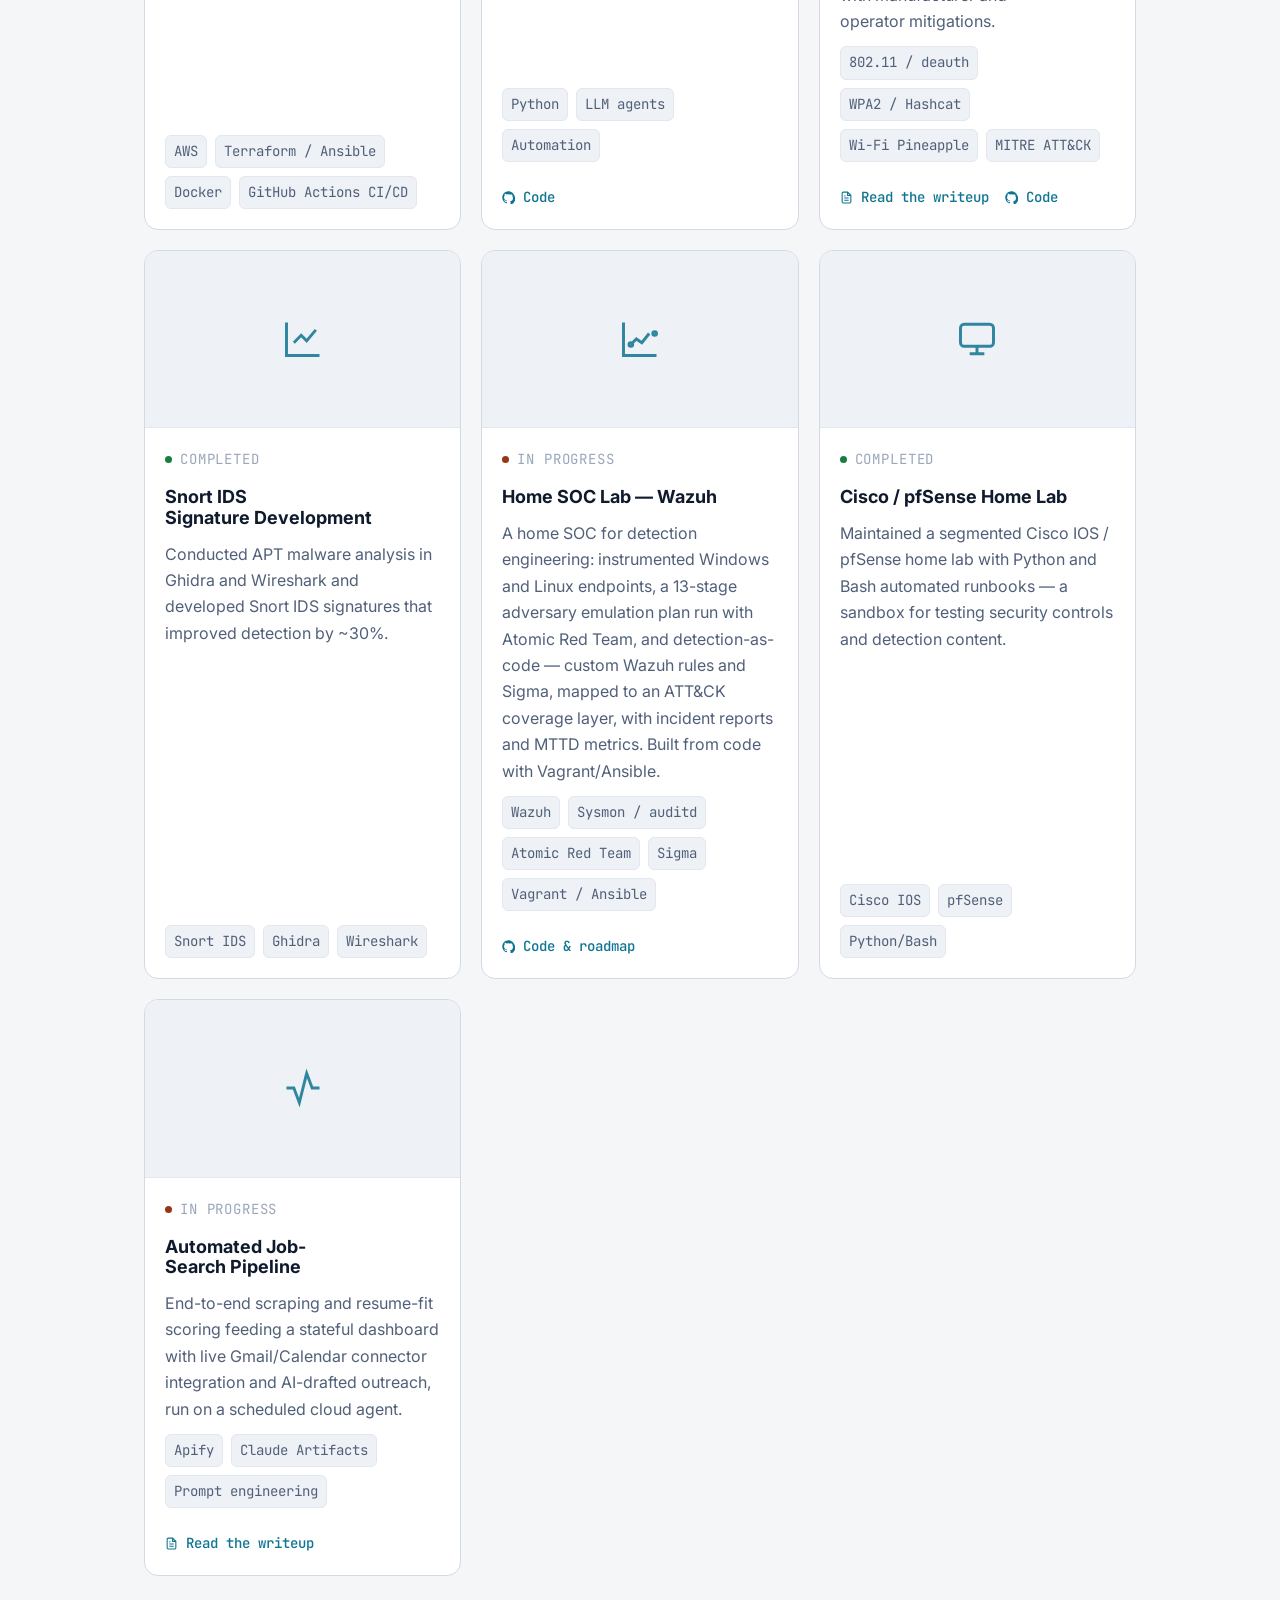
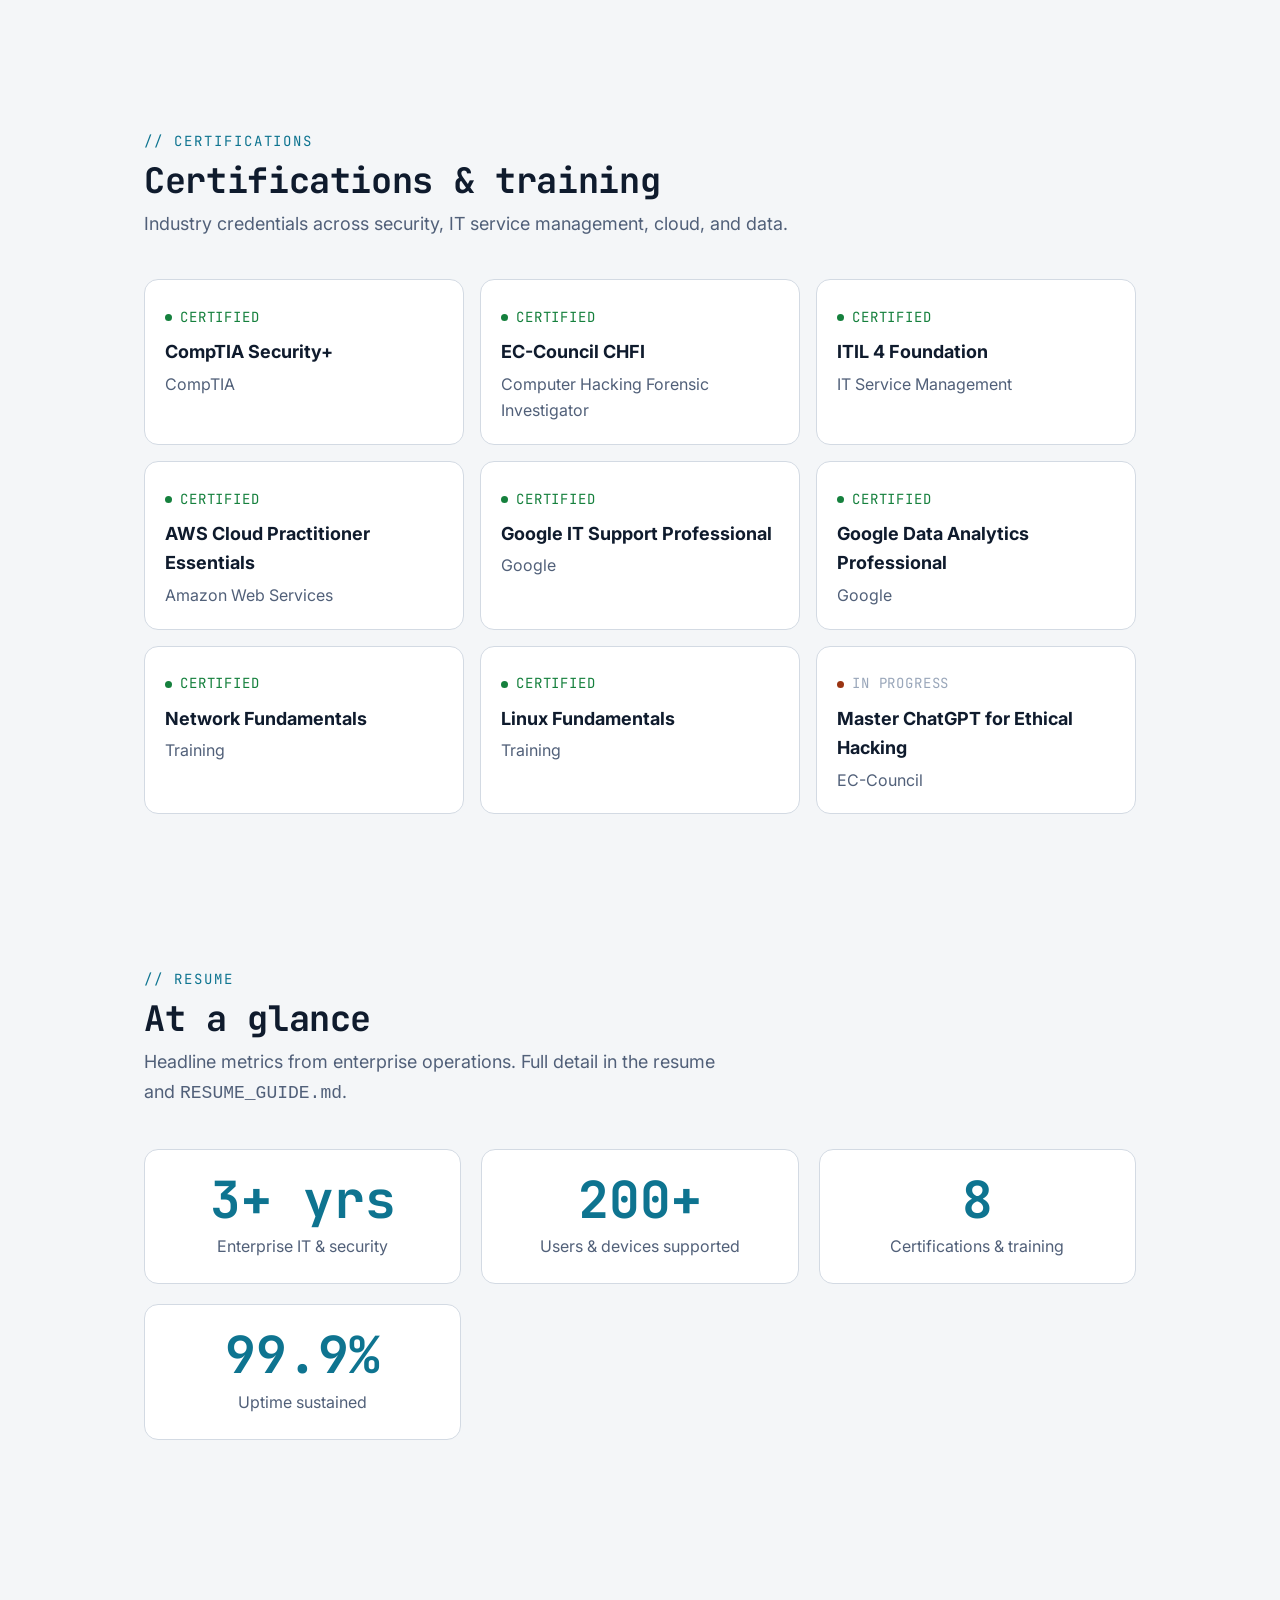
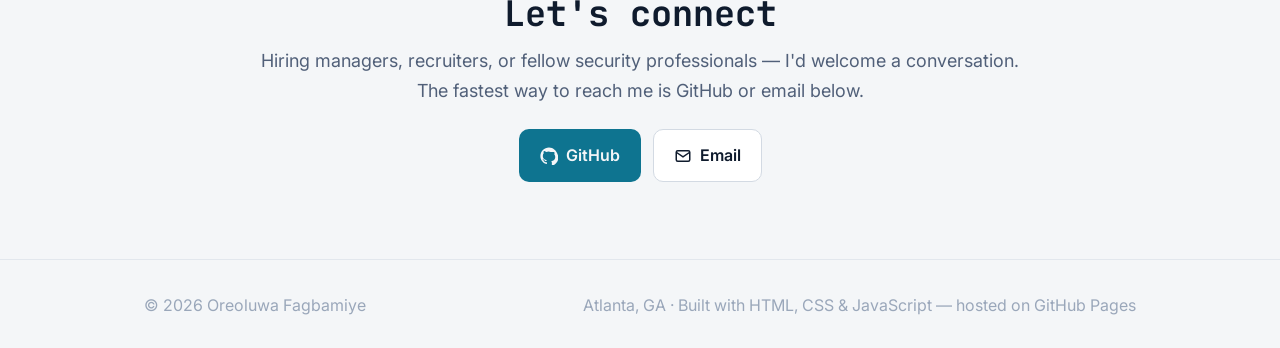
==== commit 8edfb85e: "Add write-up: Automating a Job Search (scraping to outreach) Describes the engineering behind a pers" ====
--- a/index.html
+++ b/index.html
@@ -723,6 +723,35 @@
                 </div>
               </div>
             </article>
+
+            <article class="project-card">
+              <div class="project-card__media">
+                <svg width="44" height="44" viewBox="0 0 24 24" fill="none" stroke="currentColor" stroke-width="1.6" aria-hidden="true">
+                  <path d="M3 12h4l3 8 4-16 3 8h4" />
+                </svg>
+              </div>
+              <div class="project-card__body">
+                <span class="status-badge">In progress</span>
+                <h3>Automated Job-Search Pipeline</h3>
+                <p>
+                  End-to-end scraping and resume-fit scoring feeding a
+                  stateful dashboard with live Gmail/Calendar connector
+                  integration and AI-drafted outreach, run on a scheduled
+                  cloud agent.
+                </p>
+                <div class="project-card__tags">
+                  <span class="tag">Apify</span>
+                  <span class="tag">Claude Artifacts</span>
+                  <span class="tag">Prompt engineering</span>
+                </div>
+                <div class="card-links">
+                  <a href="writeups/automating-a-job-search.html">
+                    <svg viewBox="0 0 24 24" fill="none" stroke="currentColor" stroke-width="2" aria-hidden="true"><path d="M14 2H6a2 2 0 0 0-2 2v16a2 2 0 0 0 2 2h12a2 2 0 0 0 2-2V8z" /><path d="M14 2v6h6M16 13H8M16 17H8M10 9H8" /></svg>
+                    Read the writeup
+                  </a>
+                </div>
+              </div>
+            </article>
           </div>
         </div>
       </section>
